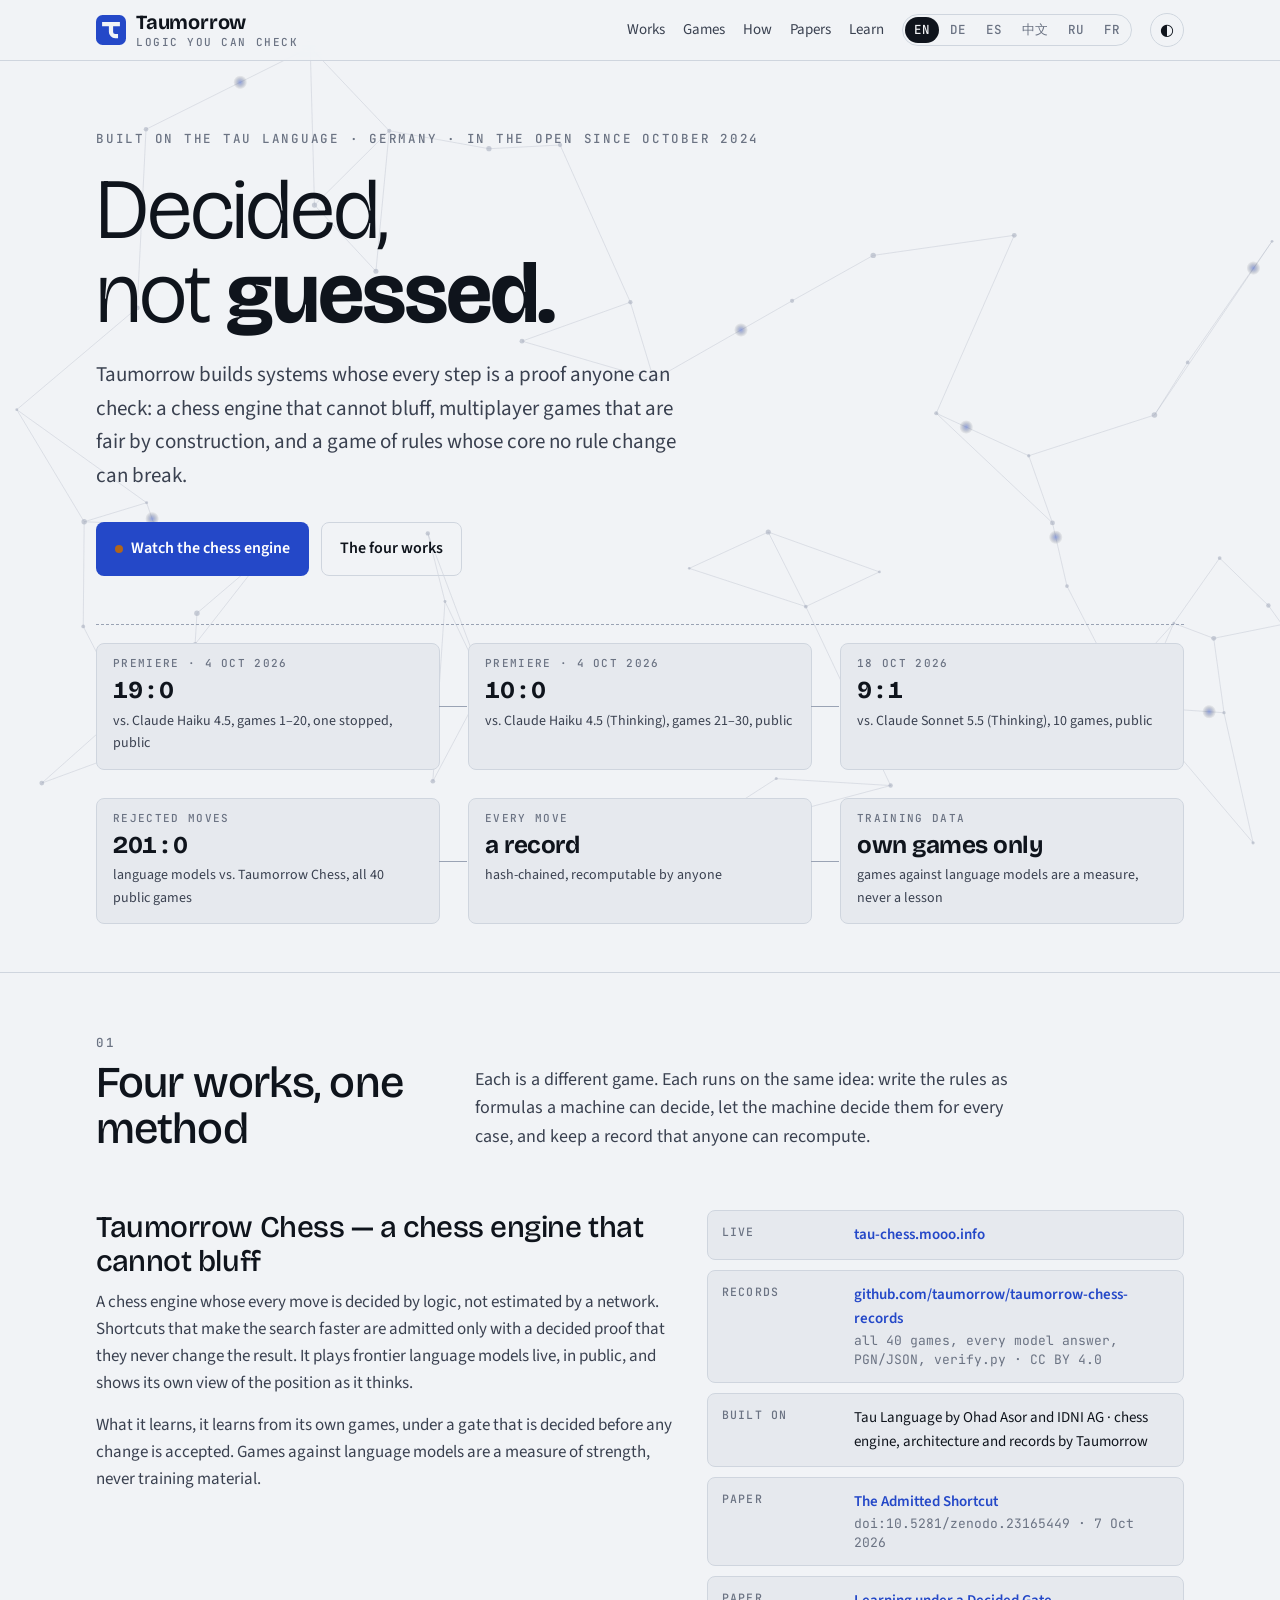
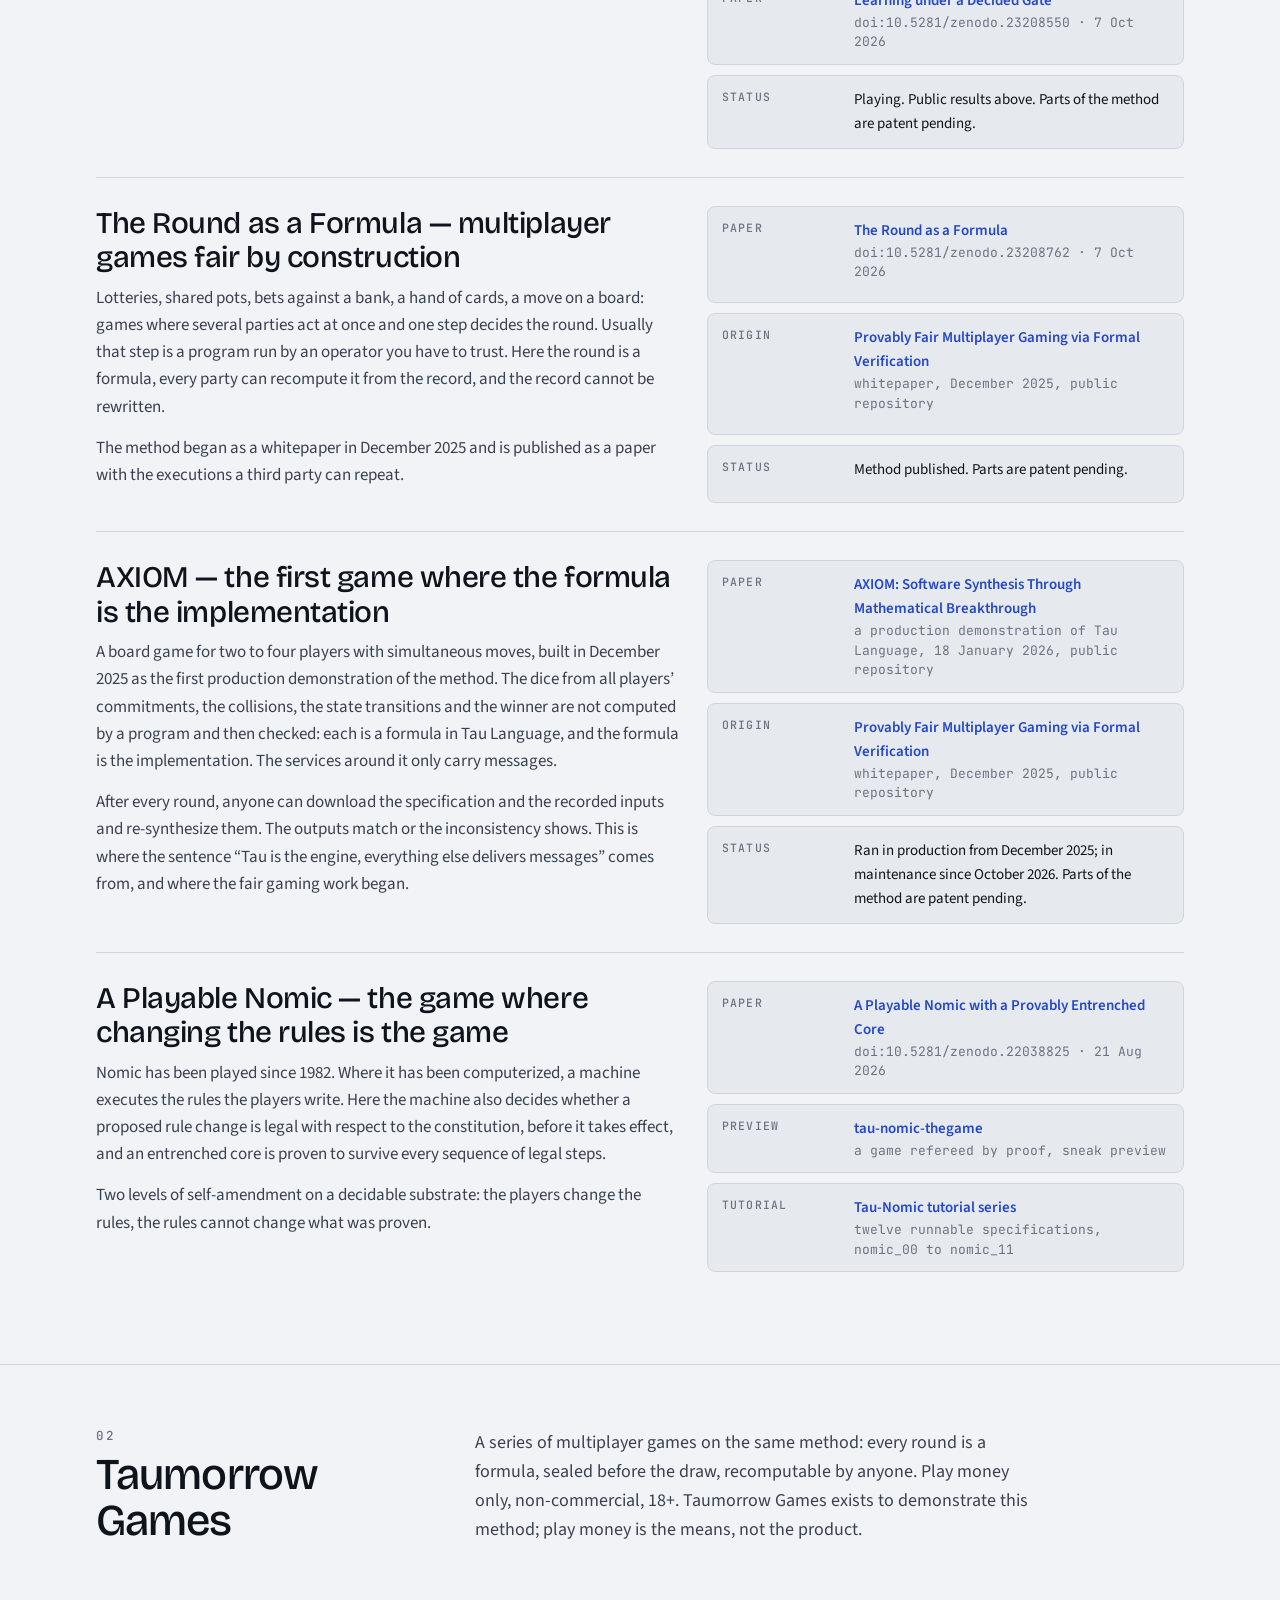
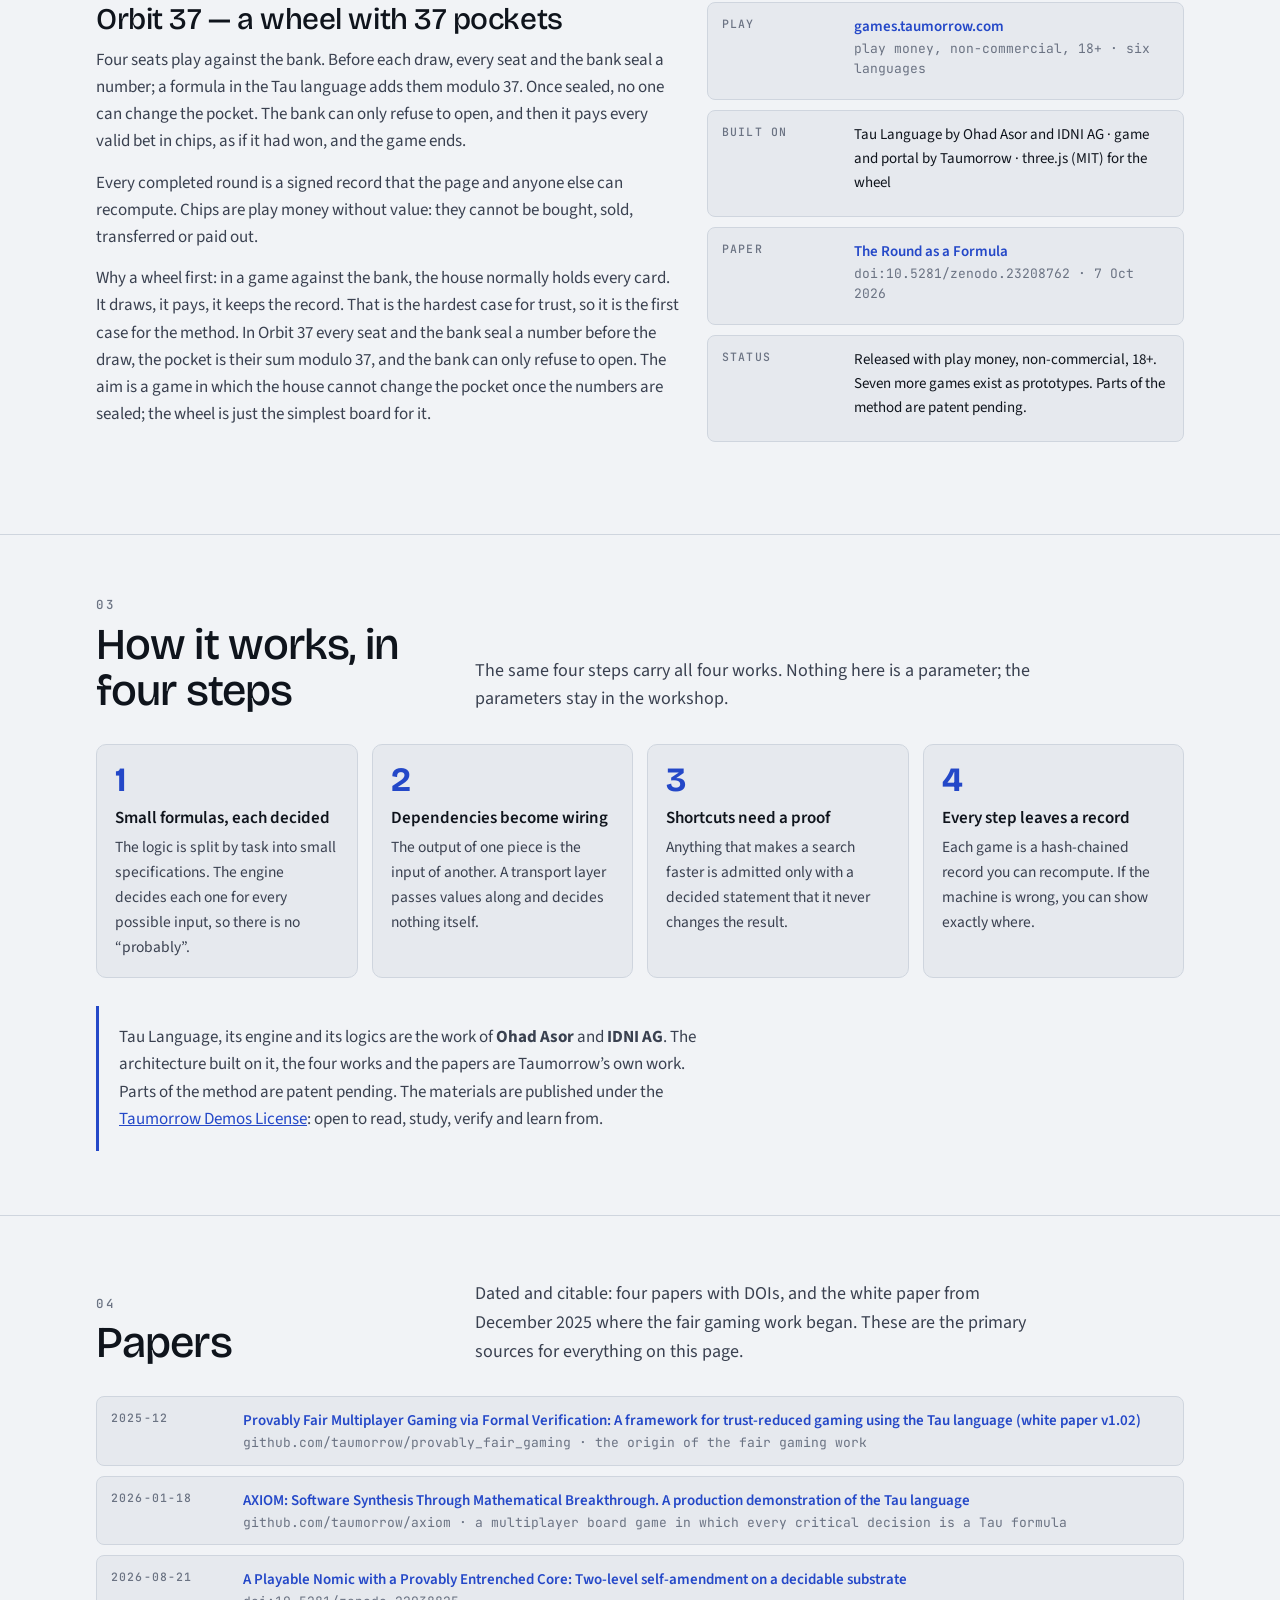
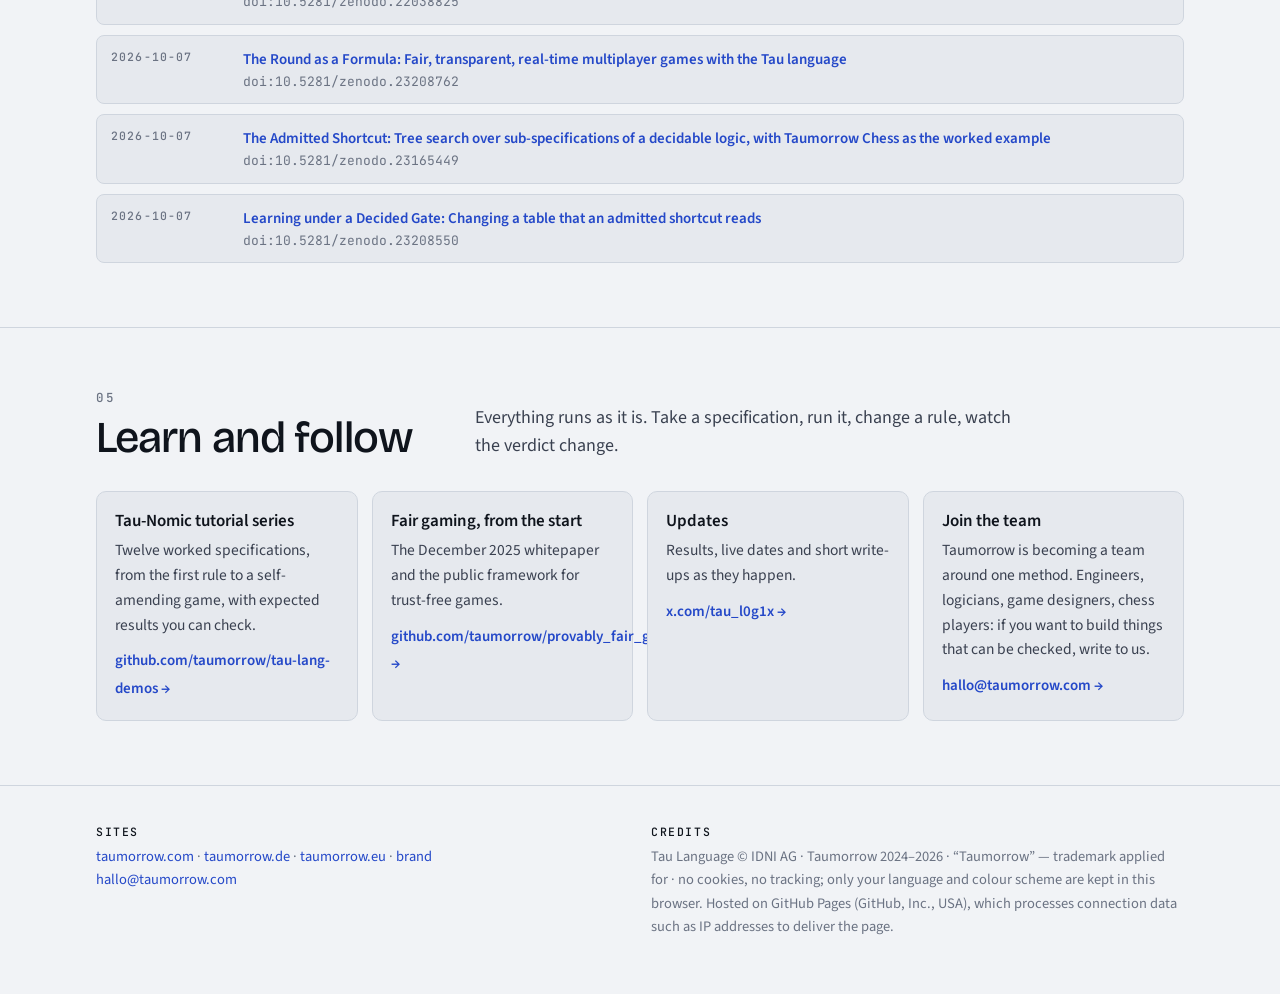
==== index.html @ 23486b81 "Games chapter: why a wheel first, wording after the reader" ====
<!doctype html>
<html lang="en">
<head>
<meta charset="utf-8">
<meta name="viewport" content="width=device-width, initial-scale=1">
<title>Taumorrow — Taumorrow Chess, provably fair games, a playable Nomic</title>
<meta name="description" content="Chess engine on the Tau language that cannot bluff (9 : 1 vs Claude Sonnet 5.5), provably fair multiplayer games, a playable Nomic. Papers with DOIs, in the open since 2024.">
<link rel="canonical" href="https://taumorrow.com/">
<link rel="alternate" hreflang="en" href="https://taumorrow.com/">
<link rel="alternate" hreflang="de" href="https://taumorrow.com/de/">
<link rel="alternate" hreflang="es" href="https://taumorrow.com/es/">
<link rel="alternate" hreflang="zh-Hans" href="https://taumorrow.com/zh/">
<link rel="alternate" hreflang="ru" href="https://taumorrow.com/ru/">
<link rel="alternate" hreflang="fr" href="https://taumorrow.com/fr/">
<link rel="alternate" hreflang="x-default" href="https://taumorrow.com/">
<meta name="color-scheme" content="light dark">
<meta name="theme-color" media="(prefers-color-scheme: light)" content="#f1f3f6">
<meta name="theme-color" media="(prefers-color-scheme: dark)" content="#0d1117">
<meta property="og:type" content="website">
<meta property="og:site_name" content="Taumorrow">
<meta property="og:url" content="https://taumorrow.com/">
<meta property="og:title" content="Taumorrow — Taumorrow Chess, provably fair games, a playable Nomic">
<meta property="og:description" content="Chess engine on the Tau language that cannot bluff (9 : 1 vs Claude Sonnet 5.5), provably fair multiplayer games, a playable Nomic. Papers with DOIs, in the open since 2024.">
<meta property="og:image" content="https://taumorrow.com/og.png">
<meta property="og:image:width" content="1200">
<meta property="og:image:height" content="630">
<meta property="og:image:alt" content="Taumorrow — Decided, not guessed.">
<meta property="og:locale" content="en_US">
<meta name="twitter:card" content="summary_large_image">
<meta name="twitter:site" content="@tau_l0g1x">
<meta name="twitter:title" content="Taumorrow — Taumorrow Chess, provably fair games, a playable Nomic">
<meta name="twitter:description" content="Chess engine on the Tau language that cannot bluff (9 : 1 vs Claude Sonnet 5.5), provably fair multiplayer games, a playable Nomic. Papers with DOIs, in the open since 2024.">
<meta name="twitter:image" content="https://taumorrow.com/og.png">
<link rel="icon" href="/favicon.svg" type="image/svg+xml">
<link rel="icon" href="/favicon-32.png" sizes="32x32" type="image/png">
<link rel="apple-touch-icon" href="/apple-touch-icon.png">
<link rel="manifest" href="/manifest.webmanifest">
<script type="application/ld+json">{"@context":"https://schema.org","@graph":[{"@type":"Organization","@id":"https://taumorrow.com/#org","name":"Taumorrow","url":"https://taumorrow.com/","logo":"https://taumorrow.com/icon-512.png","email":"hallo@taumorrow.com","sameAs":["https://x.com/tau_l0g1x","https://github.com/taumorrow"]},{"@type":"WebSite","@id":"https://taumorrow.com/#site","url":"https://taumorrow.com/","name":"Taumorrow","publisher":{"@id":"https://taumorrow.com/#org"},"inLanguage":["en","de","es","zh-Hans","ru","fr"]},{"@type":"WebPage","url":"https://taumorrow.com/","name":"Taumorrow — Taumorrow Chess, provably fair games, a playable Nomic","description":"Chess engine on the Tau language that cannot bluff (9 : 1 vs Claude Sonnet 5.5), provably fair multiplayer games, a playable Nomic. Papers with DOIs, in the open since 2024.","inLanguage":"en","isPartOf":{"@id":"https://taumorrow.com/#site"},"about":{"@id":"https://taumorrow.com/#org"}},{"@type":"ScholarlyArticle","name":"A Playable Nomic with a Provably Entrenched Core: Two-level self-amendment on a decidable substrate","identifier":"https://doi.org/10.5281/zenodo.22038825","url":"https://doi.org/10.5281/zenodo.22038825","datePublished":"2026-08-21","publisher":{"@type":"Organization","name":"Zenodo"}},{"@type":"ScholarlyArticle","name":"The Round as a Formula: Fair, transparent, real-time multiplayer games with the Tau language","identifier":"https://doi.org/10.5281/zenodo.23208762","url":"https://doi.org/10.5281/zenodo.23208762","datePublished":"2026-10-07","publisher":{"@type":"Organization","name":"Zenodo"}},{"@type":"ScholarlyArticle","name":"The Admitted Shortcut: Tree search over sub-specifications of a decidable logic, with Taumorrow Chess as the worked example","identifier":"https://doi.org/10.5281/zenodo.23165449","url":"https://doi.org/10.5281/zenodo.23165449","datePublished":"2026-10-07","publisher":{"@type":"Organization","name":"Zenodo"}},{"@type":"ScholarlyArticle","name":"Learning under a Decided Gate: Changing a table that an admitted shortcut reads","identifier":"https://doi.org/10.5281/zenodo.23208550","url":"https://doi.org/10.5281/zenodo.23208550","datePublished":"2026-10-07","publisher":{"@type":"Organization","name":"Zenodo"}}]}</script>
<script>try{const t=localStorage.getItem("taumorrow.theme");if(t==="dark"||t==="light")document.documentElement.dataset.theme=t;}catch(_){}</script>
<script>try{var L=["de","es","zh","ru","fr"],l=localStorage.getItem("taumorrow.lang");if(!l)l=((navigator.language||"en").toLowerCase().slice(0,2));if(L.indexOf(l)>=0&&location.pathname==="/")location.replace("/"+l+"/"+location.hash);}catch(_){}</script>
<link rel="preconnect" href="https://fonts.googleapis.com">
<link rel="preconnect" href="https://fonts.gstatic.com" crossorigin>
<link rel="stylesheet" href="https://fonts.googleapis.com/css2?family=Bricolage+Grotesque:opsz,wght@12..96,300;12..96,500;12..96,700&amp;family=Source+Sans+3:wght@400;600&amp;family=JetBrains+Mono:wght@400;500&amp;family=Noto+Sans+SC:wght@400;700&amp;family=Noto+Sans+Thai:wght@400;600;700&amp;display=swap">
<style>
:root{
  --paper:#f1f3f6;--paper-2:#e6e9ee;--ink:#0f141c;--ink-2:#3a4150;--mute:#6b7383;--rule:#cfd5de;
  --cobalt:#2448c8;--cobalt-ink:#ffffff;--live:#b2651a;--chain:#9aa3b4;
  --sq:#dfe4ec;
}
@media (prefers-color-scheme: dark){:root:not([data-theme="light"]){
  --paper:#0d1117;--paper-2:#131923;--ink:#e9edf3;--ink-2:#c3cad6;--mute:#8a93a6;--rule:#273040;
  --cobalt:#6f8dff;--cobalt-ink:#0b1020;--live:#e39a4a;--chain:#4b5567;--sq:#161d2a;}}
:root[data-theme="dark"]{
  --paper:#0d1117;--paper-2:#131923;--ink:#e9edf3;--ink-2:#c3cad6;--mute:#8a93a6;--rule:#273040;
  --cobalt:#6f8dff;--cobalt-ink:#0b1020;--live:#e39a4a;--chain:#4b5567;--sq:#161d2a;}
*{box-sizing:border-box}
html{scroll-behavior:smooth}
html,body{overflow-x:hidden}
body{margin:0;background:var(--paper);color:var(--ink);font:400 clamp(15.5px,1.1vw + 11px,17px)/1.6 "Source Sans 3","Noto Sans SC",system-ui,sans-serif;-webkit-font-smoothing:antialiased}
:lang(zh) body,body:lang(zh){font-family:"Noto Sans SC","Source Sans 3",system-ui,sans-serif}
html:lang(th) body{font-family:"Noto Sans Thai","Source Sans 3",system-ui,sans-serif;line-height:1.75}
html:lang(th) h1,html:lang(th) h2,html:lang(th) h3,html:lang(th) .link .v,html:lang(th) .step .n{font-family:"Noto Sans Thai","Bricolage Grotesque",sans-serif;font-weight:700;letter-spacing:0}
html:lang(ru) h1,html:lang(ru) h2,html:lang(ru) h3,html:lang(ru) .link .v{font-family:"Bricolage Grotesque","Source Sans 3",system-ui,sans-serif;letter-spacing:-.01em}
a{color:var(--cobalt)}
a:focus-visible,button:focus-visible{outline:3px solid var(--cobalt);outline-offset:3px;border-radius:3px}
.wrap{max-width:1120px;margin:0 auto;padding:0 16px}
.mono{font-family:"JetBrains Mono",ui-monospace,monospace}
/* header */
header{position:sticky;top:0;z-index:5;background:color-mix(in srgb,var(--paper) 88%,transparent);backdrop-filter:blur(8px);border-bottom:1px solid var(--rule)}
header .wrap{display:flex;align-items:center;justify-content:space-between;gap:12px;min-height:60px;flex-wrap:wrap;padding-top:8px;padding-bottom:8px}
.brand{display:inline-flex;align-items:center;gap:10px;font:700 20px/1 "Bricolage Grotesque",sans-serif;letter-spacing:-.01em;color:var(--ink);text-decoration:none}
.brand .mark{flex:none}
.brand small{display:block;font:500 11px/1 "JetBrains Mono",monospace;color:var(--mute);letter-spacing:.14em;text-transform:uppercase;margin-top:5px}
nav{display:flex;gap:18px;align-items:center;flex-wrap:wrap}
nav a{color:var(--ink-2);text-decoration:none;font-size:15px}
nav a:hover{color:var(--ink)}
.lang{display:flex;gap:2px;border:1px solid var(--rule);border-radius:999px;padding:2px}
.lang button,.lang a{text-decoration:none;border:0;background:transparent;color:var(--mute);font:500 12.5px/1 "JetBrains Mono",monospace;padding:7px 9px;border-radius:999px;cursor:pointer}
.lang button[aria-pressed="true"],.lang a[aria-current="page"]{background:var(--ink);color:var(--paper)}
.theme{border:1px solid var(--rule);background:transparent;color:var(--ink);width:34px;height:34px;border-radius:50%;cursor:pointer;font-size:16px;line-height:1;display:inline-flex;align-items:center;justify-content:center}
.theme:hover{background:var(--paper-2)}
@media (max-width:720px){header .wrap{justify-content:flex-start}nav{width:100%;justify-content:space-between;gap:10px}nav a{font-size:14px}.lang button,.lang a{text-decoration:none;padding:7px 7px;font-size:12px}}
@media (max-width:420px){nav a{font-size:13px}.brand{font-size:18px}}
/* hero with board grid */
.hero{position:relative;padding:72px 0 48px;overflow:hidden;border-bottom:1px solid var(--rule)}
@media (max-width:720px){.hero{padding:44px 0 36px}.btns .btn{flex:1 1 100%;justify-content:center}.chain{margin-top:32px}}
.hero::before{content:"";position:absolute;inset:0;background-image:linear-gradient(var(--sq) 1px,transparent 1px),linear-gradient(90deg,var(--sq) 1px,transparent 1px);background-size:64px 64px;mask-image:linear-gradient(180deg,rgba(0,0,0,.9),transparent 85%);pointer-events:none}
.hero .wrap{position:relative}
.kicker{font:500 12.5px/1 "JetBrains Mono",monospace;letter-spacing:.14em;text-transform:uppercase;color:var(--mute);margin:0 0 22px}
h1{font:300 clamp(40px,7vw,86px)/.98 "Bricolage Grotesque","Noto Sans SC",sans-serif;letter-spacing:-.025em;margin:0 0 22px;max-width:14ch;text-wrap:balance}
h1 b{font-weight:700}
.sub{font-size:clamp(18px,2vw,21px);color:var(--ink-2);max-width:60ch;margin:0 0 30px}
.btns{display:flex;gap:12px;flex-wrap:wrap}
.btn{display:inline-flex;align-items:center;gap:8px;padding:13px 18px;border-radius:8px;text-decoration:none;font-weight:600;font-size:16px;border:1px solid transparent}
.btn.primary{background:var(--cobalt);color:var(--cobalt-ink)}
.btn.ghost{border-color:var(--rule);color:var(--ink)}
.dot{width:8px;height:8px;border-radius:50%;background:var(--live);box-shadow:0 0 0 0 var(--live);animation:pulse 2.4s infinite}
@keyframes pulse{0%{box-shadow:0 0 0 0 color-mix(in srgb,var(--live) 55%,transparent)}70%{box-shadow:0 0 0 9px transparent}100%{box-shadow:0 0 0 0 transparent}}
@media (prefers-reduced-motion:reduce){.dot{animation:none}html{scroll-behavior:auto}}
/* chain strip */
.chain{margin:48px 0 0;padding:18px 0 0;border-top:1px dashed var(--chain)}
.chain .row{display:grid;grid-template-columns:repeat(3,minmax(0,1fr));gap:28px}
.link:nth-child(3n)::after{display:none}
@media (max-width:900px){.chain .row{grid-template-columns:repeat(2,minmax(0,1fr));gap:14px}.link::after{display:none}}
@media (max-width:560px){.chain .row{grid-template-columns:1fr}}
.link{min-width:0;padding:14px 16px;border:1px solid var(--rule);background:var(--paper-2);border-radius:8px;position:relative;overflow-wrap:anywhere}
.link::after{content:"";position:absolute;right:-28px;top:50%;width:28px;height:1px;background:var(--chain)}
.link:last-child::after{display:none}
.link .k{font:500 11px/1 "JetBrains Mono",monospace;letter-spacing:.12em;text-transform:uppercase;color:var(--mute);margin:0 0 8px}
.link .v{font:700 clamp(20px,1.9vw,26px)/1.1 "Bricolage Grotesque","Noto Sans SC",sans-serif;letter-spacing:-.02em;margin:0 0 6px;font-variant-numeric:tabular-nums}
.link .d{font-size:14px;color:var(--ink-2);margin:0}
.link .h{font:400 11.5px/1.4 "JetBrains Mono",monospace;color:var(--mute);margin:8px 0 0;word-break:break-all}
/* sections */
section{padding:64px 0;border-bottom:1px solid var(--rule)}
@media (max-width:720px){section{padding:44px 0}}
.sec-head{display:grid;grid-template-columns:1fr 2fr;gap:24px;align-items:end;margin-bottom:30px}
@media (max-width:860px){.sec-head{grid-template-columns:1fr}}
.num{font:500 12.5px/1 "JetBrains Mono",monospace;letter-spacing:.14em;text-transform:uppercase;color:var(--mute);margin:0 0 10px}
h2{font:500 clamp(28px,3.6vw,44px)/1.05 "Bricolage Grotesque","Noto Sans SC",sans-serif;letter-spacing:-.02em;margin:0}
.lead{color:var(--ink-2);font-size:18px;margin:0;max-width:62ch}
/* chapters */
.chapter{display:grid;grid-template-columns:1.1fr .9fr;gap:28px;padding:28px 0;border-top:1px solid var(--rule)}
.chapter:first-of-type{border-top:0}
@media (max-width:860px){.chapter{grid-template-columns:1fr}}
.chapter h3{font:500 clamp(22px,2.4vw,30px)/1.15 "Bricolage Grotesque","Noto Sans SC",sans-serif;letter-spacing:-.015em;margin:0 0 10px}
.chapter p{margin:0 0 14px;color:var(--ink-2)}
.facts{list-style:none;margin:0;padding:0;display:grid;gap:10px}
.facts li{display:grid;grid-template-columns:120px 1fr;gap:12px;padding:12px 14px;border:1px solid var(--rule);border-radius:8px;background:var(--paper-2)}
@media (max-width:560px){.facts li{grid-template-columns:1fr;gap:4px}}
.facts .v a{overflow-wrap:anywhere}
.facts .k{font:500 11.5px/1.5 "JetBrains Mono",monospace;letter-spacing:.1em;text-transform:uppercase;color:var(--mute)}
.facts .v{font-size:15px}
.facts a{text-decoration:none;font-weight:600}
.facts .doi{font:400 13px/1.5 "JetBrains Mono",monospace;color:var(--mute);display:block}
/* how */
.steps{display:grid;grid-template-columns:repeat(auto-fit,minmax(240px,1fr));gap:14px}
.step{padding:18px;border:1px solid var(--rule);border-radius:10px;background:var(--paper-2)}
.step .n{font:700 34px/1 "Bricolage Grotesque",sans-serif;color:var(--cobalt);margin:0 0 10px;letter-spacing:-.03em}
.step h4{margin:0 0 6px;font:600 17px/1.3 "Source Sans 3","Noto Sans SC",sans-serif}
.step p{margin:0;color:var(--ink-2);font-size:15.5px}
.credit{margin:28px 0 0;padding:18px 20px;border-left:3px solid var(--cobalt);color:var(--ink-2);max-width:78ch}
/* learn */
.cards{display:grid;grid-template-columns:repeat(auto-fit,minmax(260px,1fr));gap:14px}
.card{padding:18px;border:1px solid var(--rule);border-radius:10px;background:var(--paper-2)}
.card h4{margin:0 0 6px;font:600 17px/1.3 "Source Sans 3","Noto Sans SC",sans-serif}
.card p{margin:0 0 10px;color:var(--ink-2);font-size:15.5px}
.card a{text-decoration:none;font-weight:600;font-size:15px}
/* footer */
footer{padding:40px 0 56px;color:var(--mute);font-size:14.5px}
footer .cols{display:grid;grid-template-columns:repeat(auto-fit,minmax(220px,1fr));gap:22px;overflow-wrap:anywhere}
footer h5{margin:0 0 8px;font:500 11.5px/1 "JetBrains Mono",monospace;letter-spacing:.14em;text-transform:uppercase;color:var(--ink)}
footer a{text-decoration:none}
.todo{border:1px dashed var(--chain);border-radius:8px;padding:10px 12px;font-size:13.5px}
.sr{position:absolute;left:-9999px}
#net{position:fixed;inset:0;z-index:-1;width:100%;height:100%;pointer-events:none;opacity:.9}
main,header,footer{position:relative}
.hero::before{display:none}
</style>
</head>
<body>
<canvas id="net" aria-hidden="true"></canvas>
<header><div class="wrap">
  <a class="brand" href="#top"><svg class="mark" viewBox="0 0 64 64" width="30" height="30" aria-hidden="true" focusable="false"><rect width="64" height="64" rx="14" fill="var(--cobalt)"/><path d="M13 15H51V24H36.5V36A4.5 4.5 0 0 0 41 40.5H47V49.5H41A13.5 13.5 0 0 1 27.5 36V24H13Z" fill="var(--paper)"/></svg><span>Taumorrow<small>logic you can check</small></span></a>
  <nav aria-label="Sections">
    <a href="#works">Works</a><a href="#games">Games</a><a href="#how">How</a><a href="#papers">Papers</a><a href="#learn">Learn</a>
    <div class="lang" role="group" aria-label="Language"><a href="/" hreflang="en" lang="en" aria-current="page">EN</a><a href="/de/" hreflang="de" lang="de">DE</a><a href="/es/" hreflang="es" lang="es">ES</a><a href="/zh/" hreflang="zh-Hans" lang="zh-Hans">中文</a><a href="/ru/" hreflang="ru" lang="ru">RU</a><a href="/fr/" hreflang="fr" lang="fr">FR</a></div>
    <button class="theme" id="theme" type="button" aria-label="Toggle colour scheme" title="Light / dark"><span aria-hidden="true">◐</span></button>
  </nav>
</div></header>

<main id="top">
<section class="hero"><div class="wrap">
  <p class="kicker">Built on the Tau language · Germany · in the open since October 2024</p>
  <h1>Decided,<br>not <b>guessed.</b></h1>
  <p class="sub">Taumorrow builds systems whose every step is a proof anyone can check: a chess engine that cannot bluff, multiplayer games that are fair by construction, and a game of rules whose core no rule change can break.</p>
  <div class="btns">
    <a class="btn primary" href="https://tau-chess.mooo.info/"><span class="dot" aria-hidden="true"></span><span>Watch the chess engine</span></a>
    <a class="btn ghost" href="#works">The four works</a>
  </div>
  <div class="chain" aria-label="Record">
    <div class="row">
      <div class="link"><p class="k">Premiere · 4 Oct 2026</p><p class="v">19 : 0</p><p class="d">vs. Claude Haiku 4.5, games 1–20, one stopped, public</p></div>
      <div class="link"><p class="k">Premiere · 4 Oct 2026</p><p class="v">10 : 0</p><p class="d">vs. Claude Haiku 4.5 (Thinking), games 21–30, public</p></div>
      <div class="link"><p class="k">18 Oct 2026</p><p class="v">9 : 1</p><p class="d">vs. Claude Sonnet 5.5 (Thinking), 10 games, public</p></div>
      <div class="link"><p class="k">Rejected moves</p><p class="v">201 : 0</p><p class="d">language models vs. Taumorrow Chess, all 40 public games</p></div>
      <div class="link"><p class="k">Every move</p><p class="v">a record</p><p class="d">hash-chained, recomputable by anyone</p></div>
      <div class="link"><p class="k">Training data</p><p class="v">own games only</p><p class="d">games against language models are a measure, never a lesson</p></div>
    </div>
  </div>
</div></section>

<section id="works"><div class="wrap">
  <div class="sec-head"><div><p class="num">01</p><h2>Four works, one method</h2></div><p class="lead">Each is a different game. Each runs on the same idea: write the rules as formulas a machine can decide, let the machine decide them for every case, and keep a record that anyone can recompute.</p></div>

  <article class="chapter">
    <div><h3>Taumorrow Chess — a chess engine that cannot bluff</h3>
      <p>A chess engine whose every move is decided by logic, not estimated by a network. Shortcuts that make the search faster are admitted only with a decided proof that they never change the result. It plays frontier language models live, in public, and shows its own view of the position as it thinks.</p>
      <p>What it learns, it learns from its own games, under a gate that is decided before any change is accepted. Games against language models are a measure of strength, never training material.</p></div>
    <ul class="facts">
      <li><span class="k">Live</span><span class="v"><a href="https://tau-chess.mooo.info/">tau-chess.mooo.info</a></span></li>
      <li><span class="k">Records</span><span class="v"><a href="https://github.com/taumorrow/taumorrow-chess-records">github.com/taumorrow/taumorrow-chess-records</a><span class="doi">all 40 games, every model answer, PGN/JSON, verify.py · CC BY 4.0</span></span></li>
      <li><span class="k">Built on</span><span class="v">Tau Language by Ohad Asor and IDNI AG · chess engine, architecture and records by Taumorrow</span></li>
      <li><span class="k">Paper</span><span class="v"><a href="https://doi.org/10.5281/zenodo.23165449">The Admitted Shortcut</a><span class="doi">doi:10.5281/zenodo.23165449 · 7 Oct 2026</span></span></li>
      <li><span class="k">Paper</span><span class="v"><a href="https://doi.org/10.5281/zenodo.23208550">Learning under a Decided Gate</a><span class="doi">doi:10.5281/zenodo.23208550 · 7 Oct 2026</span></span></li>
      <li><span class="k">Status</span><span class="v">Playing. Public results above. Parts of the method are patent pending.</span></li>
    </ul>
  </article>

  <article class="chapter">
    <div><h3>The Round as a Formula — multiplayer games fair by construction</h3>
      <p>Lotteries, shared pots, bets against a bank, a hand of cards, a move on a board: games where several parties act at once and one step decides the round. Usually that step is a program run by an operator you have to trust. Here the round is a formula, every party can recompute it from the record, and the record cannot be rewritten.</p>
      <p>The method began as a whitepaper in December 2025 and is published as a paper with the executions a third party can repeat.</p></div>
    <ul class="facts">
      <li><span class="k">Paper</span><span class="v"><a href="https://doi.org/10.5281/zenodo.23208762">The Round as a Formula</a><span class="doi">doi:10.5281/zenodo.23208762 · 7 Oct 2026</span></span></li>
      <li><span class="k">Origin</span><span class="v"><a href="https://github.com/taumorrow/provably_fair_gaming">Provably Fair Multiplayer Gaming via Formal Verification</a><span class="doi">whitepaper, December 2025, public repository</span></span></li>
      <li><span class="k">Status</span><span class="v">Method published. Parts are patent pending.</span></li>
    </ul>
  </article>

  <article class="chapter">
    <div><h3>AXIOM — the first game where the formula is the implementation</h3>
      <p>A board game for two to four players with simultaneous moves, built in December 2025 as the first production demonstration of the method. The dice from all players’ commitments, the collisions, the state transitions and the winner are not computed by a program and then checked: each is a formula in Tau Language, and the formula is the implementation. The services around it only carry messages.</p>
      <p>After every round, anyone can download the specification and the recorded inputs and re-synthesize them. The outputs match or the inconsistency shows. This is where the sentence “Tau is the engine, everything else delivers messages” comes from, and where the fair gaming work began.</p></div>
    <ul class="facts">
      <li><span class="k">Paper</span><span class="v"><a href="https://github.com/taumorrow/axiom/blob/master/AXIOM.md">AXIOM: Software Synthesis Through Mathematical Breakthrough</a><span class="doi">a production demonstration of Tau Language, 18 January 2026, public repository</span></span></li>
      <li><span class="k">Origin</span><span class="v"><a href="https://github.com/taumorrow/provably_fair_gaming">Provably Fair Multiplayer Gaming via Formal Verification</a><span class="doi">whitepaper, December 2025, public repository</span></span></li>
      <li><span class="k">Status</span><span class="v">Ran in production from December 2025; in maintenance since October 2026. Parts of the method are patent pending.</span></li>
    </ul>
  </article>

  <article class="chapter">
    <div><h3>A Playable Nomic — the game where changing the rules is the game</h3>
      <p>Nomic has been played since 1982. Where it has been computerized, a machine executes the rules the players write. Here the machine also decides whether a proposed rule change is legal with respect to the constitution, before it takes effect, and an entrenched core is proven to survive every sequence of legal steps.</p>
      <p>Two levels of self-amendment on a decidable substrate: the players change the rules, the rules cannot change what was proven.</p></div>
    <ul class="facts">
      <li><span class="k">Paper</span><span class="v"><a href="https://doi.org/10.5281/zenodo.22038825">A Playable Nomic with a Provably Entrenched Core</a><span class="doi">doi:10.5281/zenodo.22038825 · 21 Aug 2026</span></span></li>
      <li><span class="k">Preview</span><span class="v"><a href="https://github.com/taumorrow/tau-nomic-thegame">tau-nomic-thegame</a><span class="doi">a game refereed by proof, sneak preview</span></span></li>
      <li><span class="k">Tutorial</span><span class="v"><a href="https://github.com/taumorrow/tau-lang-demos">Tau-Nomic tutorial series</a><span class="doi">twelve runnable specifications, nomic_00 to nomic_11</span></span></li>
    </ul>
  </article>
</div></section>

<section id="games"><div class="wrap">
  <div class="sec-head"><div><p class="num">02</p><h2>Taumorrow Games</h2></div><p class="lead">A series of multiplayer games on the same method: every round is a formula, sealed before the draw, recomputable by anyone. Play money only, non-commercial, 18+. Taumorrow Games exists to demonstrate this method; play money is the means, not the product.</p></div>

  <article class="chapter">
    <div><h3>Orbit 37 — a wheel with 37 pockets</h3>
      <p>Four seats play against the bank. Before each draw, every seat and the bank seal a number; a formula in the Tau language adds them modulo 37. Once sealed, no one can change the pocket. The bank can only refuse to open, and then it pays every valid bet in chips, as if it had won, and the game ends.</p>
      <p>Every completed round is a signed record that the page and anyone else can recompute. Chips are play money without value: they cannot be bought, sold, transferred or paid out.</p>
      <p>Why a wheel first: in a game against the bank, the house normally holds every card. It draws, it pays, it keeps the record. That is the hardest case for trust, so it is the first case for the method. In Orbit 37 every seat and the bank seal a number before the draw, the pocket is their sum modulo 37, and the bank can only refuse to open. The aim is a game in which the house cannot change the pocket once the numbers are sealed; the wheel is just the simplest board for it.</p></div>
    <ul class="facts">
      <li><span class="k">Play</span><span class="v"><a href="https://games.taumorrow.com/">games.taumorrow.com</a><span class="doi">play money, non-commercial, 18+ · six languages</span></span></li>
      <li><span class="k">Built on</span><span class="v">Tau Language by Ohad Asor and IDNI AG · game and portal by Taumorrow · three.js (MIT) for the wheel</span></li>
      <li><span class="k">Paper</span><span class="v"><a href="https://doi.org/10.5281/zenodo.23208762">The Round as a Formula</a><span class="doi">doi:10.5281/zenodo.23208762 · 7 Oct 2026</span></span></li>
      <li><span class="k">Status</span><span class="v">Released with play money, non-commercial, 18+. Seven more games exist as prototypes. Parts of the method are patent pending.</span></li>
    </ul>
  </article>
</div></section>

<section id="how"><div class="wrap">
  <div class="sec-head"><div><p class="num">03</p><h2>How it works, in four steps</h2></div><p class="lead">The same four steps carry all four works. Nothing here is a parameter; the parameters stay in the workshop.</p></div>
  <div class="steps">
    <div class="step"><p class="n">1</p><h4>Small formulas, each decided</h4><p>The logic is split by task into small specifications. The engine decides each one for every possible input, so there is no “probably”.</p></div>
    <div class="step"><p class="n">2</p><h4>Dependencies become wiring</h4><p>The output of one piece is the input of another. A transport layer passes values along and decides nothing itself.</p></div>
    <div class="step"><p class="n">3</p><h4>Shortcuts need a proof</h4><p>Anything that makes a search faster is admitted only with a decided statement that it never changes the result.</p></div>
    <div class="step"><p class="n">4</p><h4>Every step leaves a record</h4><p>Each game is a hash-chained record you can recompute. If the machine is wrong, you can show exactly where.</p></div>
  </div>
  <p class="credit">Tau Language, its engine and its logics are the work of <b>Ohad Asor</b> and <b>IDNI AG</b>. The architecture built on it, the four works and the papers are Taumorrow’s own work. Parts of the method are patent pending. The materials are published under the <a href="https://github.com/taumorrow/tau-lang-demos/blob/main/LICENSE">Taumorrow Demos License</a>: open to read, study, verify and learn from.</p>
</div></section>

<section id="papers"><div class="wrap">
  <div class="sec-head"><div><p class="num">04</p><h2>Papers</h2></div><p class="lead">Dated and citable: four papers with DOIs, and the white paper from December 2025 where the fair gaming work began. These are the primary sources for everything on this page.</p></div>
  <ul class="facts">
    <li><span class="k mono">2025-12</span><span class="v"><a href="https://github.com/taumorrow/provably_fair_gaming/blob/master/PROVABLY_FAIR_GAMING_WHITEPAPER.MD">Provably Fair Multiplayer Gaming via Formal Verification: A framework for trust-reduced gaming using the Tau language (white paper v1.02)</a><span class="doi">github.com/taumorrow/provably_fair_gaming · the origin of the fair gaming work</span></span></li>
    <li><span class="k mono">2026-01-18</span><span class="v"><a href="https://github.com/taumorrow/axiom/blob/master/AXIOM.md">AXIOM: Software Synthesis Through Mathematical Breakthrough. A production demonstration of the Tau language</a><span class="doi">github.com/taumorrow/axiom · a multiplayer board game in which every critical decision is a Tau formula</span></span></li>
    <li><span class="k mono">2026-08-21</span><span class="v"><a href="https://doi.org/10.5281/zenodo.22038825">A Playable Nomic with a Provably Entrenched Core: Two-level self-amendment on a decidable substrate</a><span class="doi">doi:10.5281/zenodo.22038825</span></span></li>
    <li><span class="k mono">2026-10-07</span><span class="v"><a href="https://doi.org/10.5281/zenodo.23208762">The Round as a Formula: Fair, transparent, real-time multiplayer games with the Tau language</a><span class="doi">doi:10.5281/zenodo.23208762</span></span></li>
    <li><span class="k mono">2026-10-07</span><span class="v"><a href="https://doi.org/10.5281/zenodo.23165449">The Admitted Shortcut: Tree search over sub-specifications of a decidable logic, with Taumorrow Chess as the worked example</a><span class="doi">doi:10.5281/zenodo.23165449</span></span></li>
    <li><span class="k mono">2026-10-07</span><span class="v"><a href="https://doi.org/10.5281/zenodo.23208550">Learning under a Decided Gate: Changing a table that an admitted shortcut reads</a><span class="doi">doi:10.5281/zenodo.23208550</span></span></li>
  </ul>
</div></section>

<section id="learn"><div class="wrap">
  <div class="sec-head"><div><p class="num">05</p><h2>Learn and follow</h2></div><p class="lead">Everything runs as it is. Take a specification, run it, change a rule, watch the verdict change.</p></div>
  <div class="cards">
    <div class="card"><h4>Tau-Nomic tutorial series</h4><p>Twelve worked specifications, from the first rule to a self-amending game, with expected results you can check.</p><a href="https://github.com/taumorrow/tau-lang-demos">github.com/taumorrow/tau-lang-demos →</a></div>
    <div class="card"><h4>Fair gaming, from the start</h4><p>The December 2025 whitepaper and the public framework for trust-free games.</p><a href="https://github.com/taumorrow/provably_fair_gaming">github.com/taumorrow/provably_fair_gaming →</a></div>
    <div class="card"><h4>Updates</h4><p>Results, live dates and short write-ups as they happen.</p><a href="https://x.com/tau_l0g1x">x.com/tau_l0g1x →</a></div>
    <div class="card"><h4>Join the team</h4><p>Taumorrow is becoming a team around one method. Engineers, logicians, game designers, chess players: if you want to build things that can be checked, write to us.</p><a href="mailto:hallo@taumorrow.com">hallo@taumorrow.com →</a></div>
  </div>
</div></section>
</main>

<footer><div class="wrap">
  <div class="cols">
    <div><h5>Sites</h5><a href="https://taumorrow.com">taumorrow.com</a> · <a href="https://taumorrow.de">taumorrow.de</a> · <a href="https://taumorrow.eu">taumorrow.eu</a> · <a href="/brand/">brand</a><br><a href="mailto:hallo@taumorrow.com">hallo@taumorrow.com</a></div>
    <div><h5>Credits</h5><span>Tau Language © IDNI AG · Taumorrow 2024–2026 · “Taumorrow” — trademark applied for · no cookies, no tracking; only your language and colour scheme are kept in this browser. Hosted on GitHub Pages (GitHub, Inc., USA), which processes connection data such as IP addresses to deliver the page.</span></div>
  </div>
</div></footer>


<script>
// Background: a wiring lattice. Nodes are small formulas, edges are dependencies, pulses are values travelling along the wiring.
(function(){
  const c=document.getElementById('net'); if(!c) return;
  const reduce=matchMedia('(prefers-reduced-motion: reduce)').matches;
  const ctx=c.getContext('2d'); let W=0,H=0,DPR=1,nodes=[],edges=[],pulses=[],raf=0,last=0;
  function css(v){return getComputedStyle(document.documentElement).getPropertyValue(v).trim();}
  function col(){return {ink:css('--ink'),cobalt:css('--cobalt'),chain:css('--chain'),live:css('--live')};}
  function resize(){
    DPR=Math.min(1.5,devicePixelRatio||1); W=innerWidth; H=innerHeight;
    c.width=W*DPR; c.height=H*DPR; c.style.width=W+'px'; c.style.height=H+'px'; ctx.setTransform(DPR,0,0,DPR,0,0);
    build();
  }
  function build(){
    const n=Math.round(Math.min(90,Math.max(36,(W*H)/22000)));
    nodes=[]; for(let i=0;i<n;i++) nodes.push({x:Math.random()*W,y:Math.random()*H,vx:(Math.random()-.5)*.08,vy:(Math.random()-.5)*.08,r:1.2+Math.random()*1.6});
    edges=[]; for(let i=0;i<n;i++){const d=[];for(let j=0;j<n;j++) if(i!==j) d.push([Math.hypot(nodes[i].x-nodes[j].x,nodes[i].y-nodes[j].y),j]); d.sort((a,b)=>a[0]-b[0]); for(let k=0;k<2;k++){const j=d[k][1]; if(!edges.some(e=>(e[0]===j&&e[1]===i))) edges.push([i,j]);}}
    pulses=[]; for(let k=0;k<Math.max(4,edges.length/9);k++) pulses.push({e:Math.floor(Math.random()*edges.length),t:Math.random(),s:.0005+Math.random()*.0008});
  }
  function draw(ts){
    const k=col(); const dt=Math.min(40,ts-last||16); last=ts;
    ctx.clearRect(0,0,W,H);
    if(!reduce){ for(const p of nodes){ p.x+=p.vx*dt; p.y+=p.vy*dt; if(p.x<-20)p.x=W+20; if(p.x>W+20)p.x=-20; if(p.y<-20)p.y=H+20; if(p.y>H+20)p.y=-20; } }
    ctx.lineWidth=1; ctx.strokeStyle=k.chain; ctx.globalAlpha=.28;
    ctx.beginPath(); for(const [i,j] of edges){ const a=nodes[i],b=nodes[j]; if(Math.hypot(a.x-b.x,a.y-b.y)>Math.min(W,H)*.45) continue; ctx.moveTo(a.x,a.y); ctx.lineTo(b.x,b.y);} ctx.stroke();
    ctx.globalAlpha=.55; ctx.fillStyle=k.chain; for(const p of nodes){ ctx.beginPath(); ctx.arc(p.x,p.y,p.r,0,6.283); ctx.fill(); }
    const dark=(document.documentElement.dataset.theme||(matchMedia('(prefers-color-scheme: dark)').matches?'dark':'light'))==='dark';
    ctx.globalAlpha=dark?.9:.5;
    for(const q of pulses){ const [i,j]=edges[q.e]; const a=nodes[i],b=nodes[j]; if(!reduce){ q.t+=q.s*dt; if(q.t>1){q.t=0;q.e=Math.floor(Math.random()*edges.length);} }
      const x=a.x+(b.x-a.x)*q.t, y=a.y+(b.y-a.y)*q.t; const r=dark?9:7; const g=ctx.createRadialGradient(x,y,0,x,y,r); g.addColorStop(0,k.cobalt); g.addColorStop(1,'rgba(0,0,0,0)'); ctx.fillStyle=g; ctx.beginPath(); ctx.arc(x,y,r,0,6.283); ctx.fill(); }
    ctx.globalAlpha=1;
    if(!reduce && !document.hidden) raf=requestAnimationFrame(draw);
  }
  addEventListener('resize',()=>{cancelAnimationFrame(raf);resize();raf=requestAnimationFrame(draw);});
  document.addEventListener('visibilitychange',()=>{ if(!document.hidden && !reduce){cancelAnimationFrame(raf);raf=requestAnimationFrame(draw);} });
  resize(); raf=requestAnimationFrame(draw);
  // colour scheme toggle: system → explicit light/dark, remembered in this browser
  const root=document.documentElement, btn=document.getElementById('theme');
  function cur(){return root.dataset.theme||(matchMedia('(prefers-color-scheme: dark)').matches?'dark':'light');}
  function setTheme(t){root.dataset.theme=t;try{localStorage.setItem('taumorrow.theme',t);}catch(_){}}
  try{const t=localStorage.getItem('taumorrow.theme'); if(t==="dark"||t==="light") root.dataset.theme=t;}catch(_){}
  if(btn) btn.addEventListener('click',()=>setTheme(cur()==='dark'?'light':'dark'));
})();
</script>
<script>document.querySelectorAll(".lang a").forEach(function(a){a.addEventListener("click",function(){try{localStorage.setItem("taumorrow.lang",a.getAttribute("lang").slice(0,2));}catch(_){}});});</script>
</body>
</html>
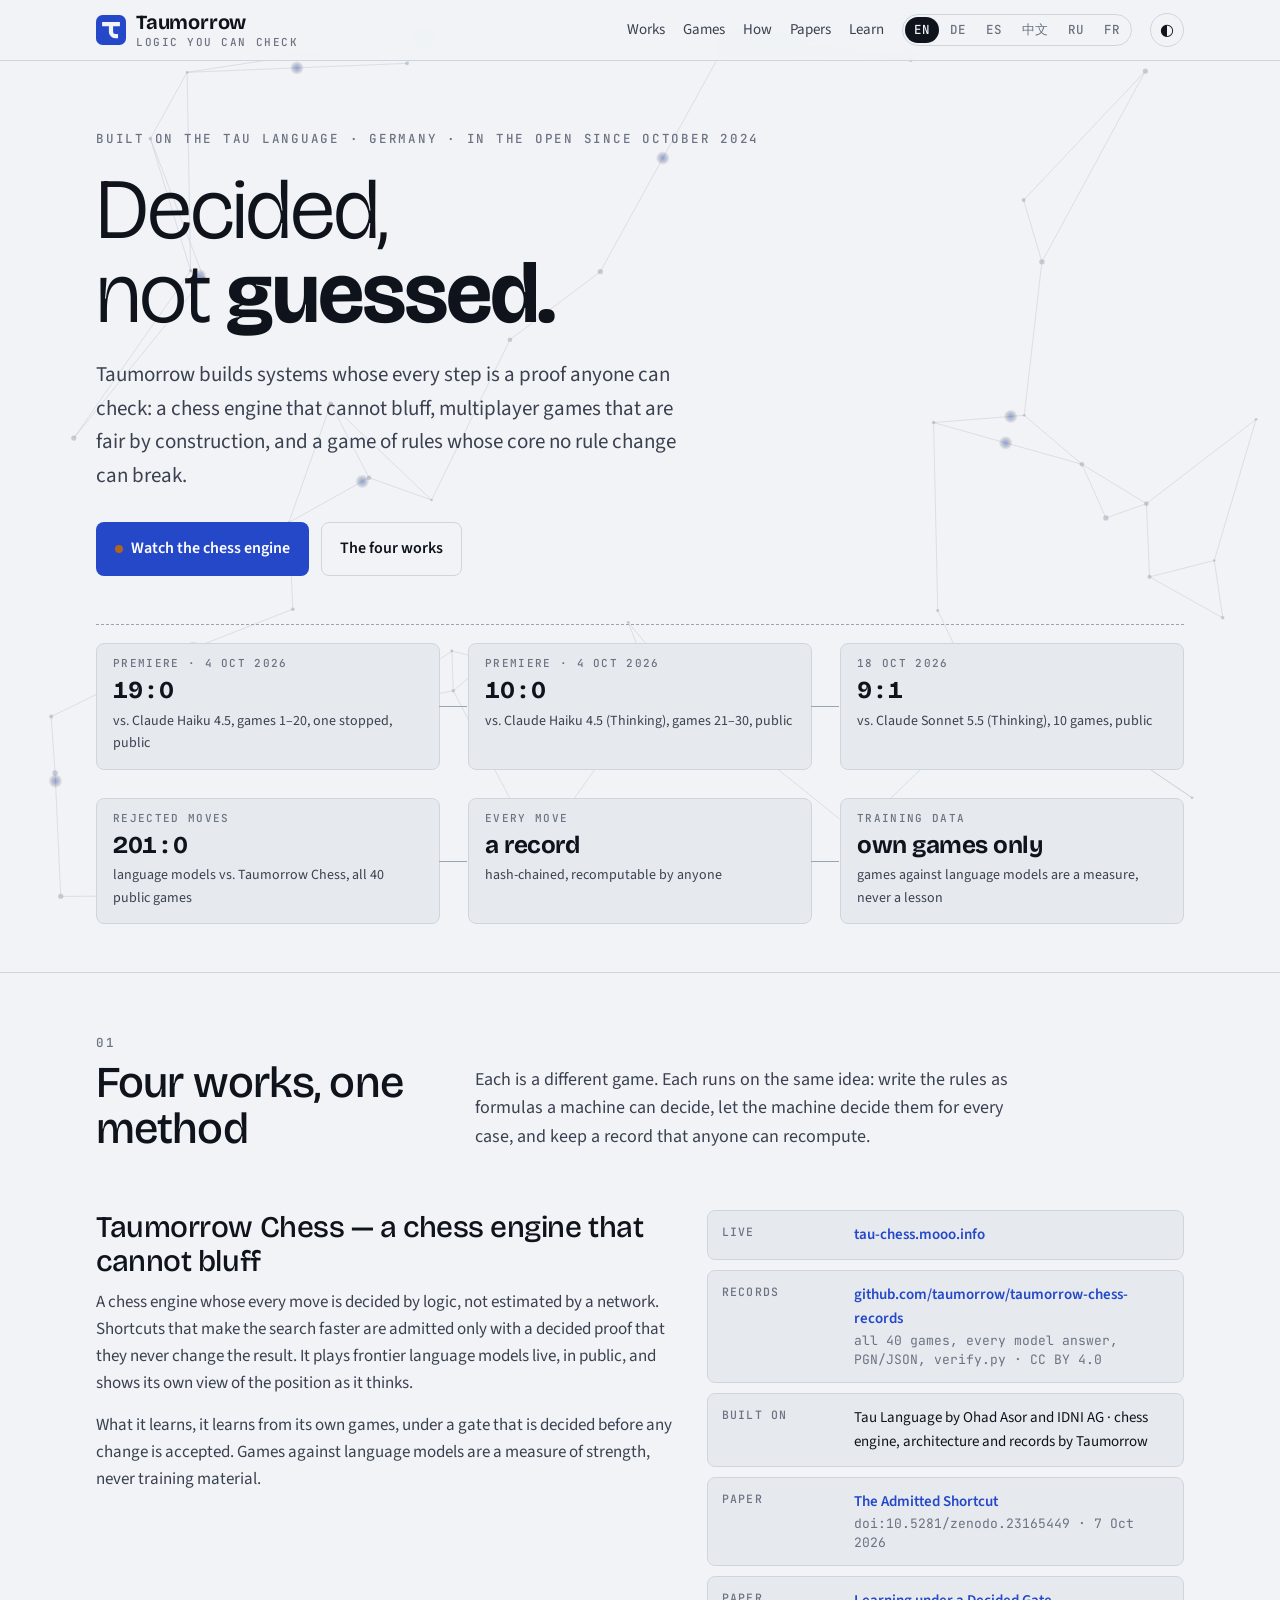
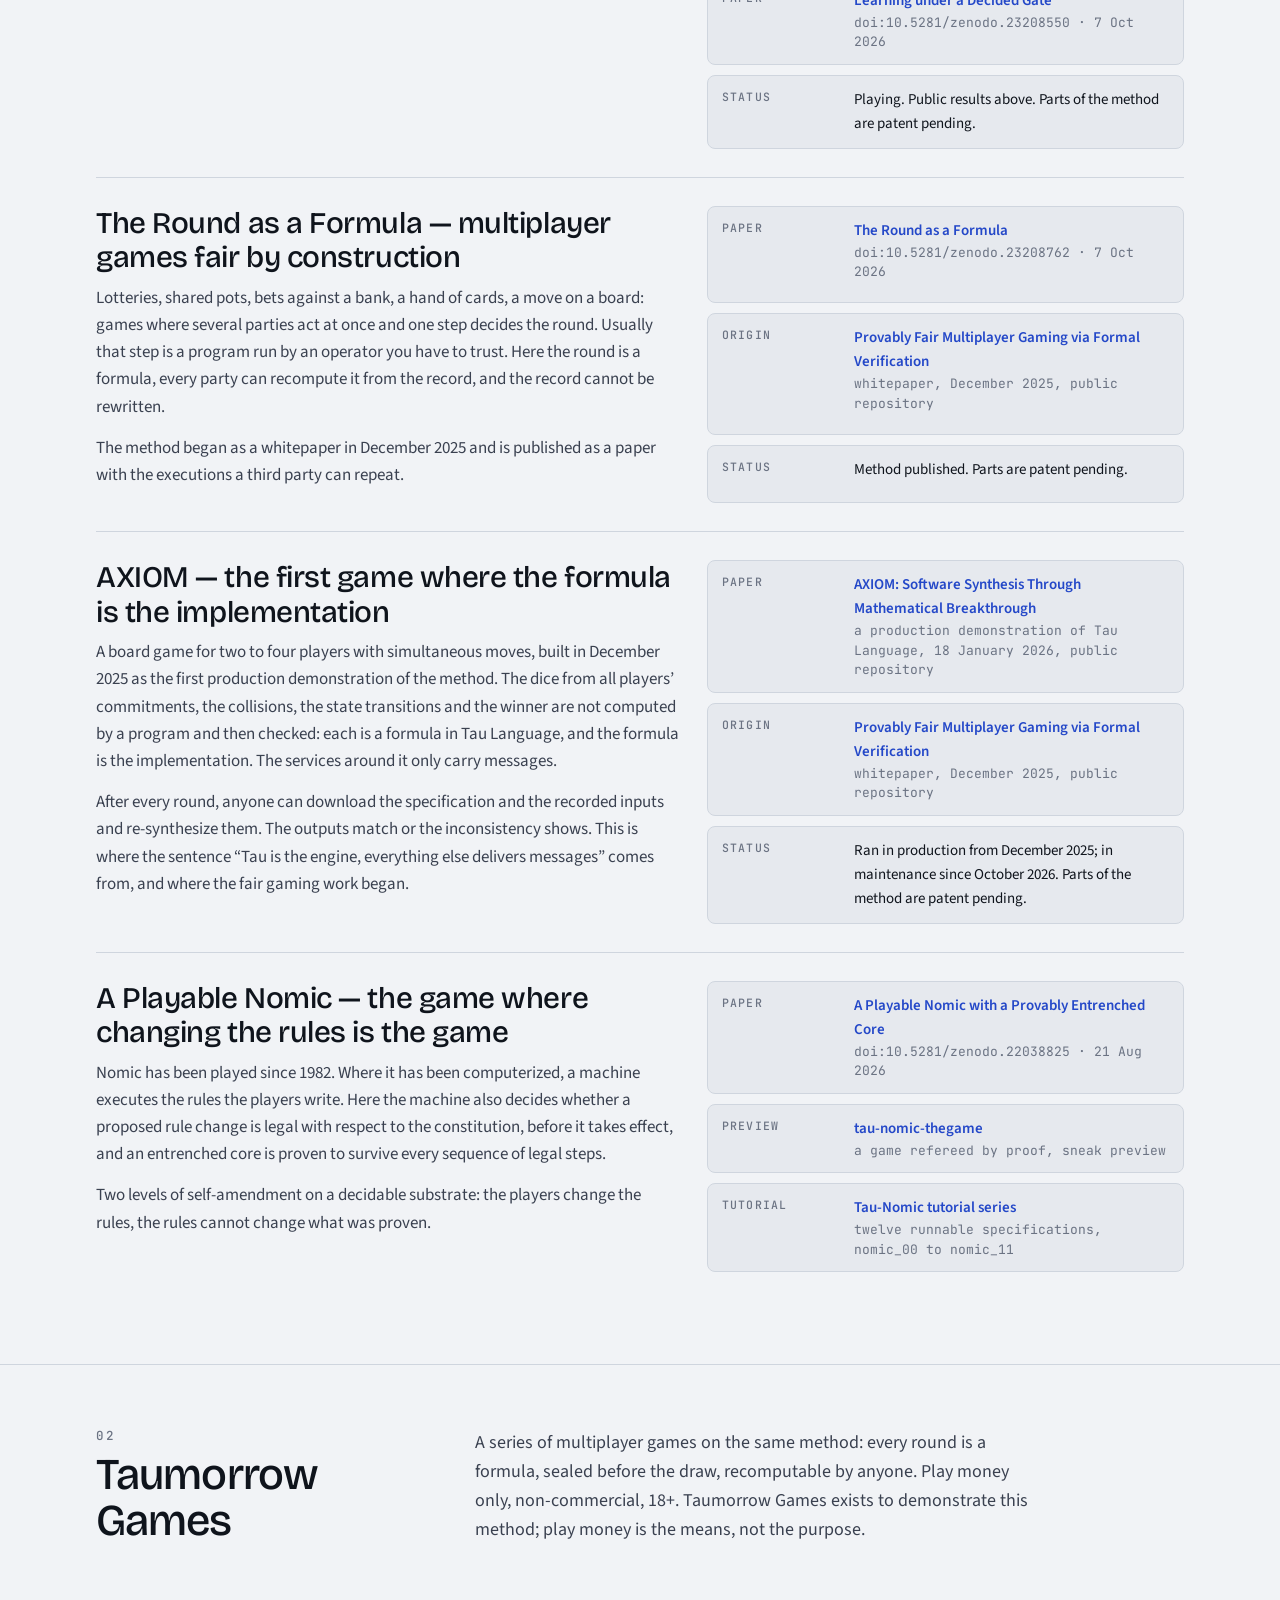
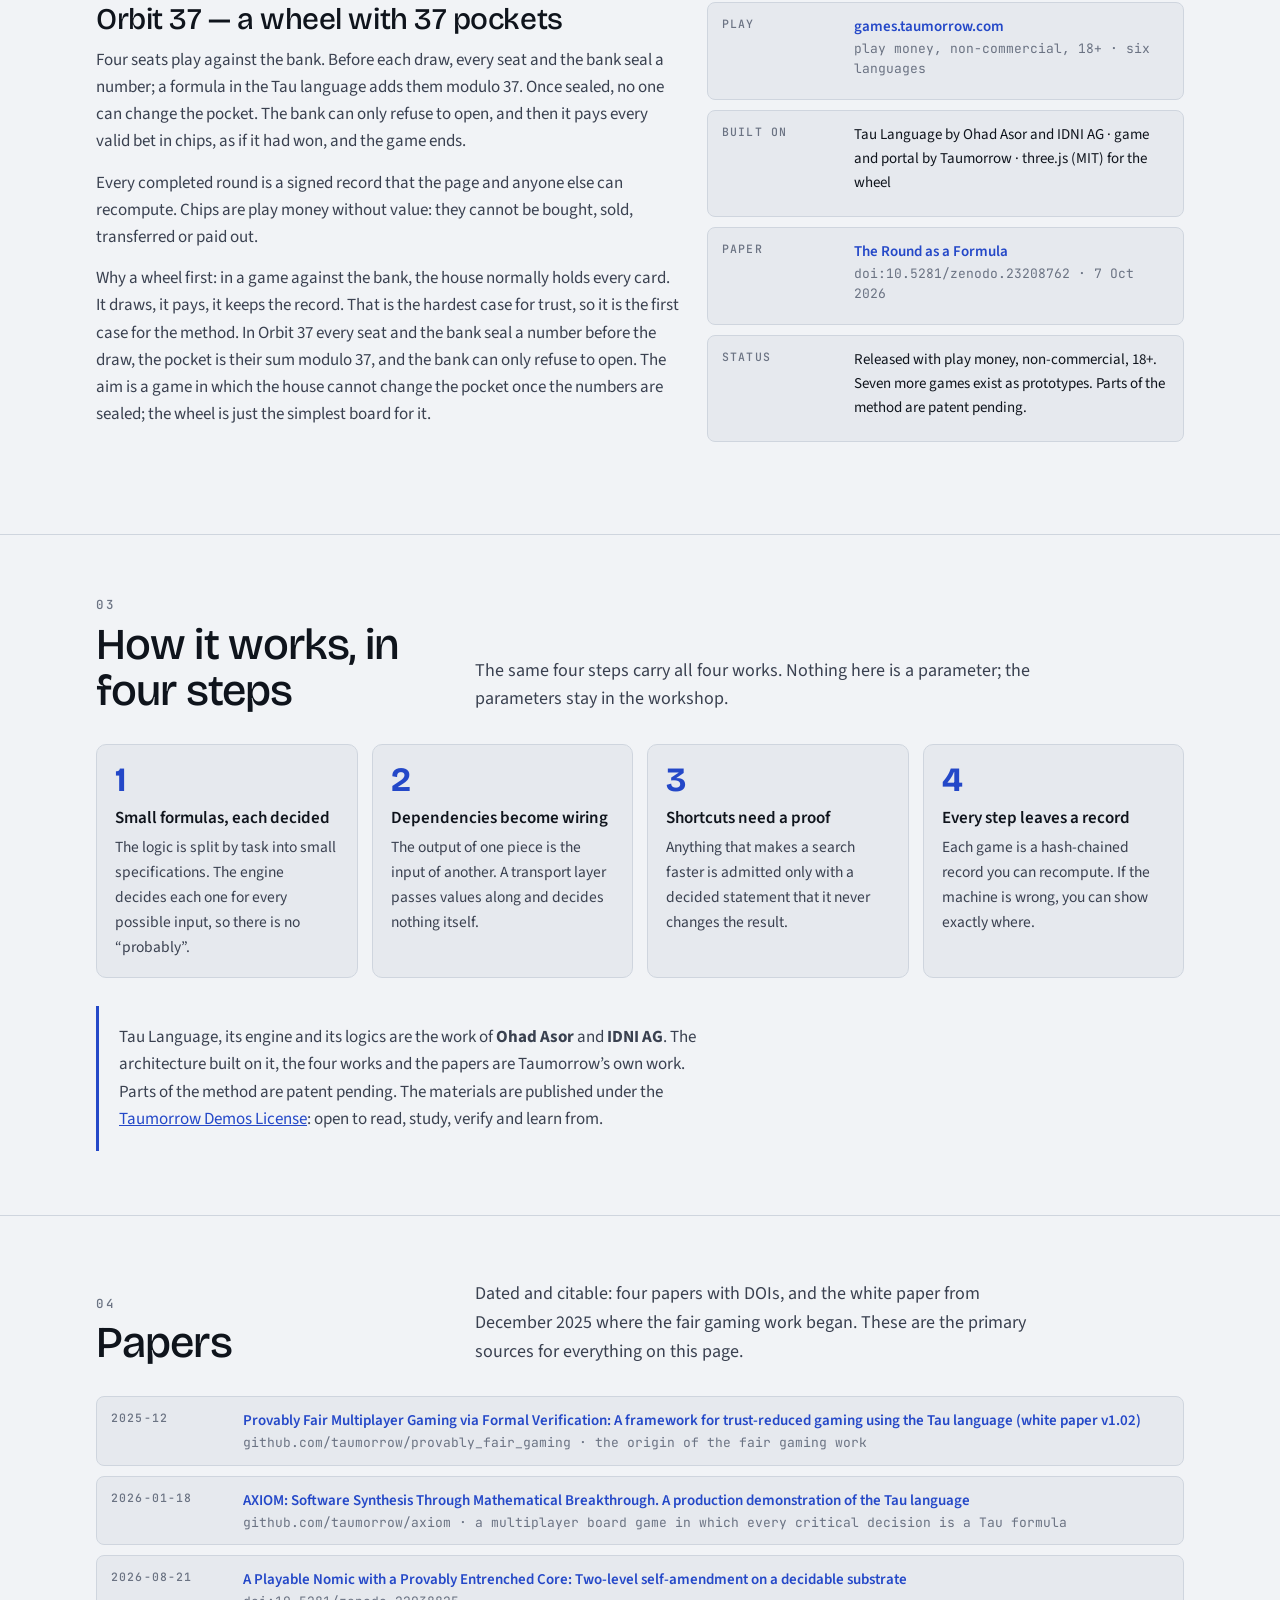
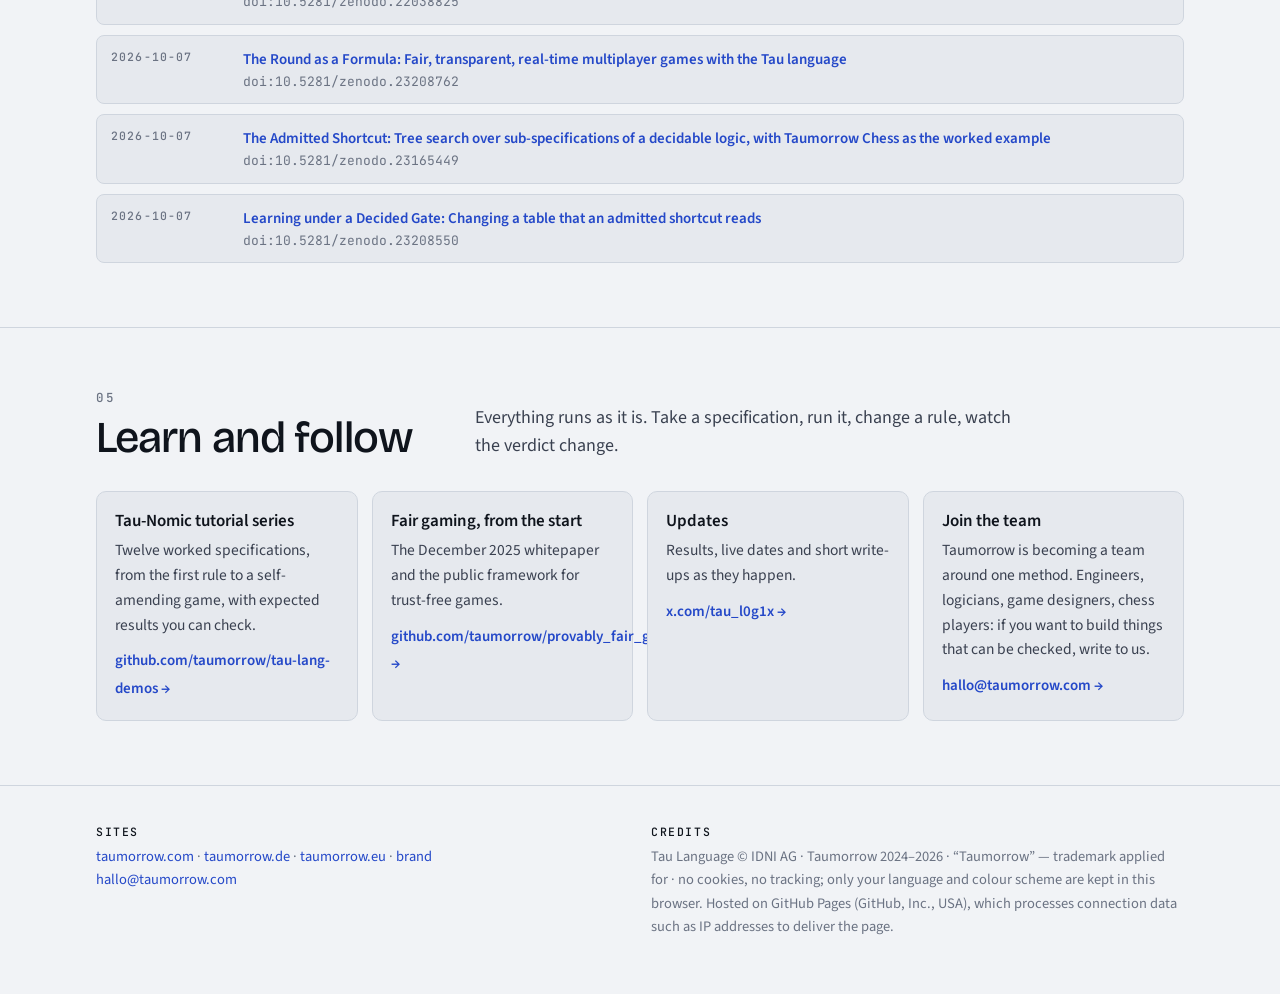
==== commit 3eac40c1: "Games: "play money is the means, not the purpose" in all six languages (was "product")" ====
--- a/index.html
+++ b/index.html
@@ -241,7 +241,7 @@
 </div></section>
 
 <section id="games"><div class="wrap">
-  <div class="sec-head"><div><p class="num">02</p><h2>Taumorrow Games</h2></div><p class="lead">A series of multiplayer games on the same method: every round is a formula, sealed before the draw, recomputable by anyone. Play money only, non-commercial, 18+. Taumorrow Games exists to demonstrate this method; play money is the means, not the product.</p></div>
+  <div class="sec-head"><div><p class="num">02</p><h2>Taumorrow Games</h2></div><p class="lead">A series of multiplayer games on the same method: every round is a formula, sealed before the draw, recomputable by anyone. Play money only, non-commercial, 18+. Taumorrow Games exists to demonstrate this method; play money is the means, not the purpose.</p></div>
 
   <article class="chapter">
     <div><h3>Orbit 37 — a wheel with 37 pockets</h3>
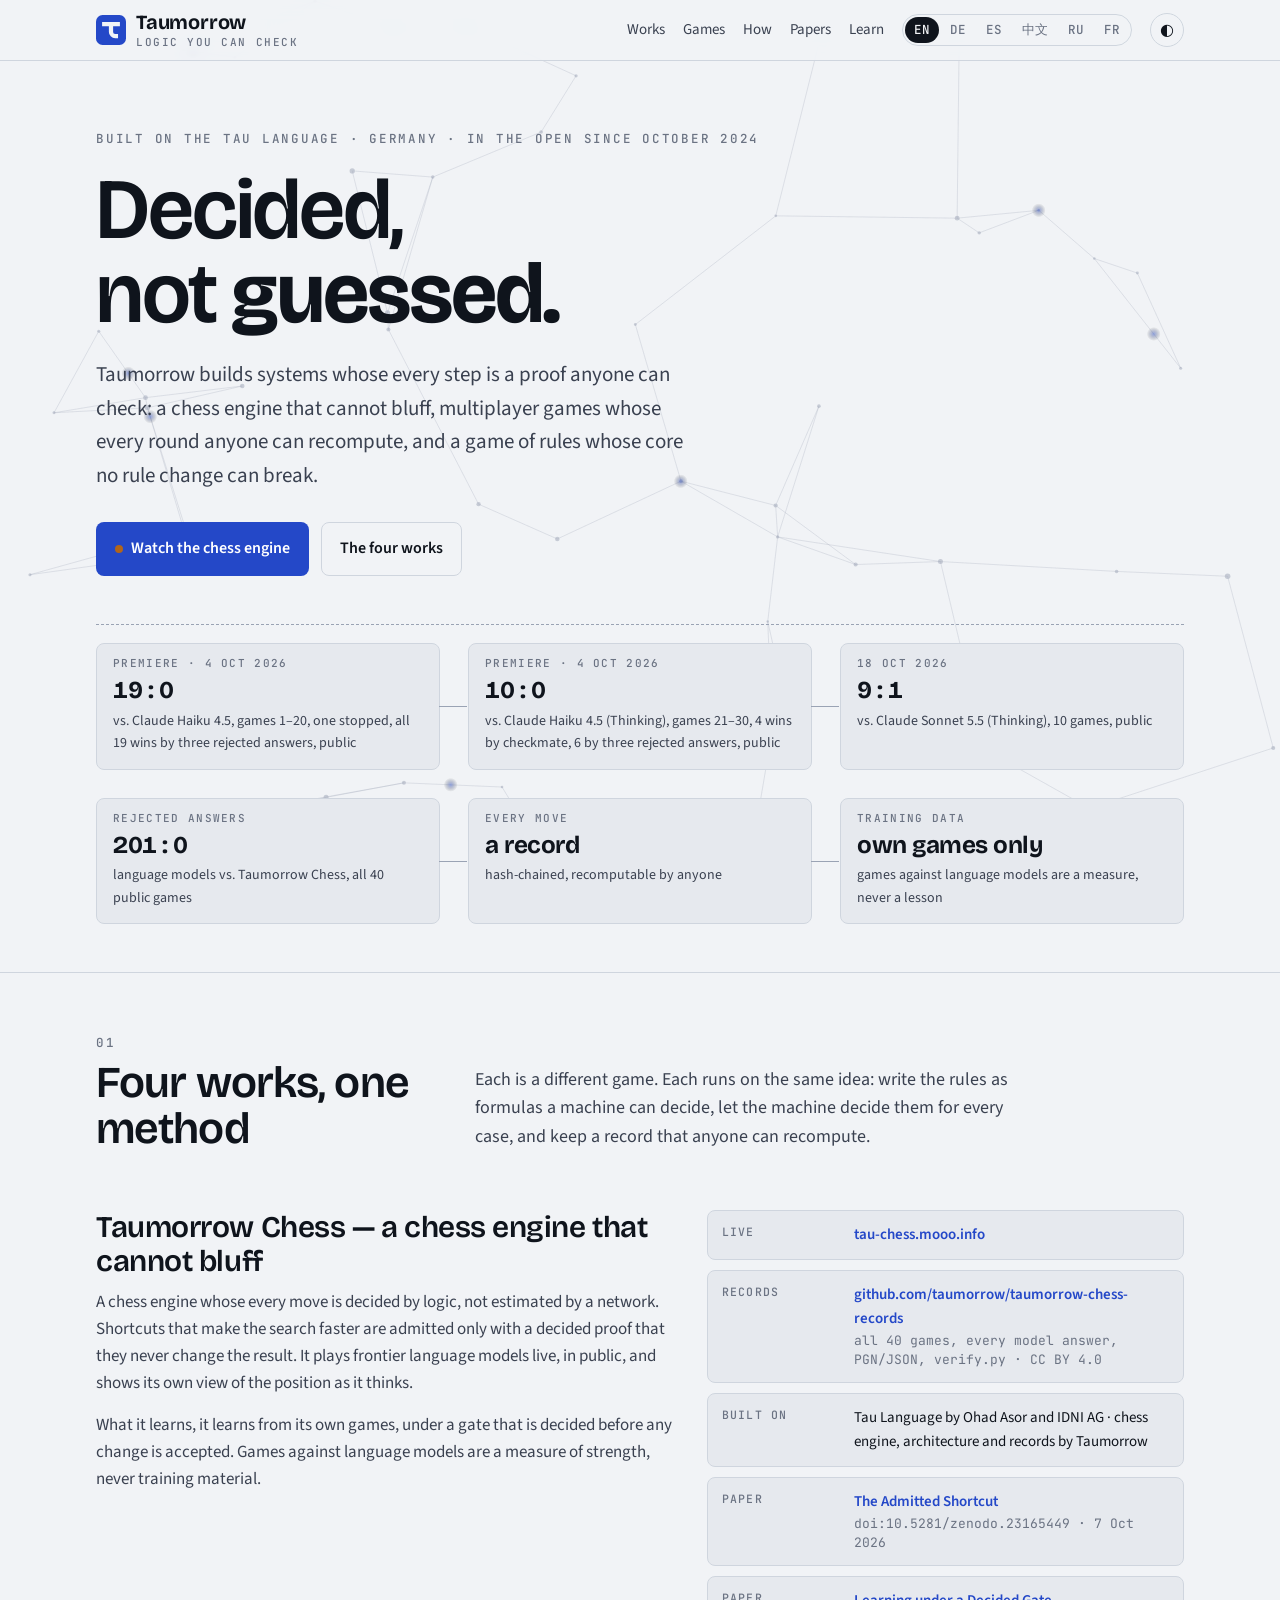
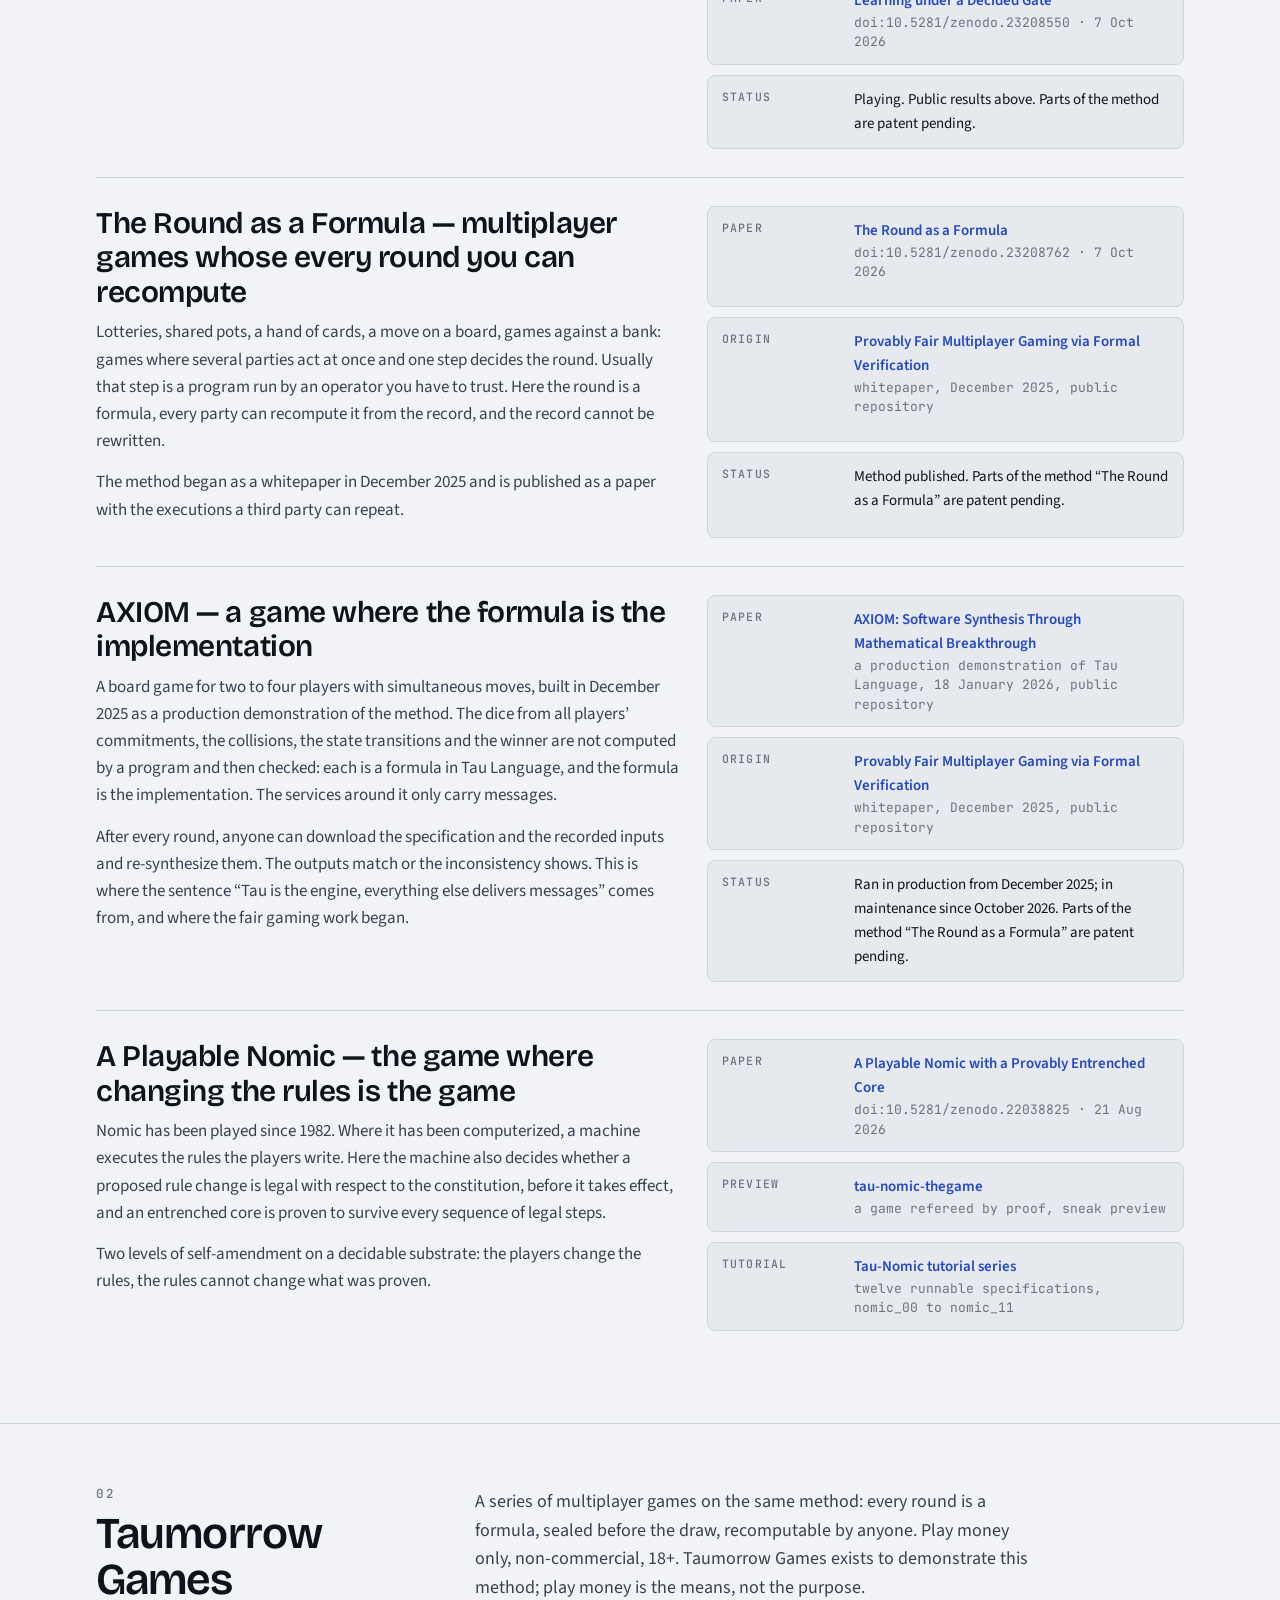
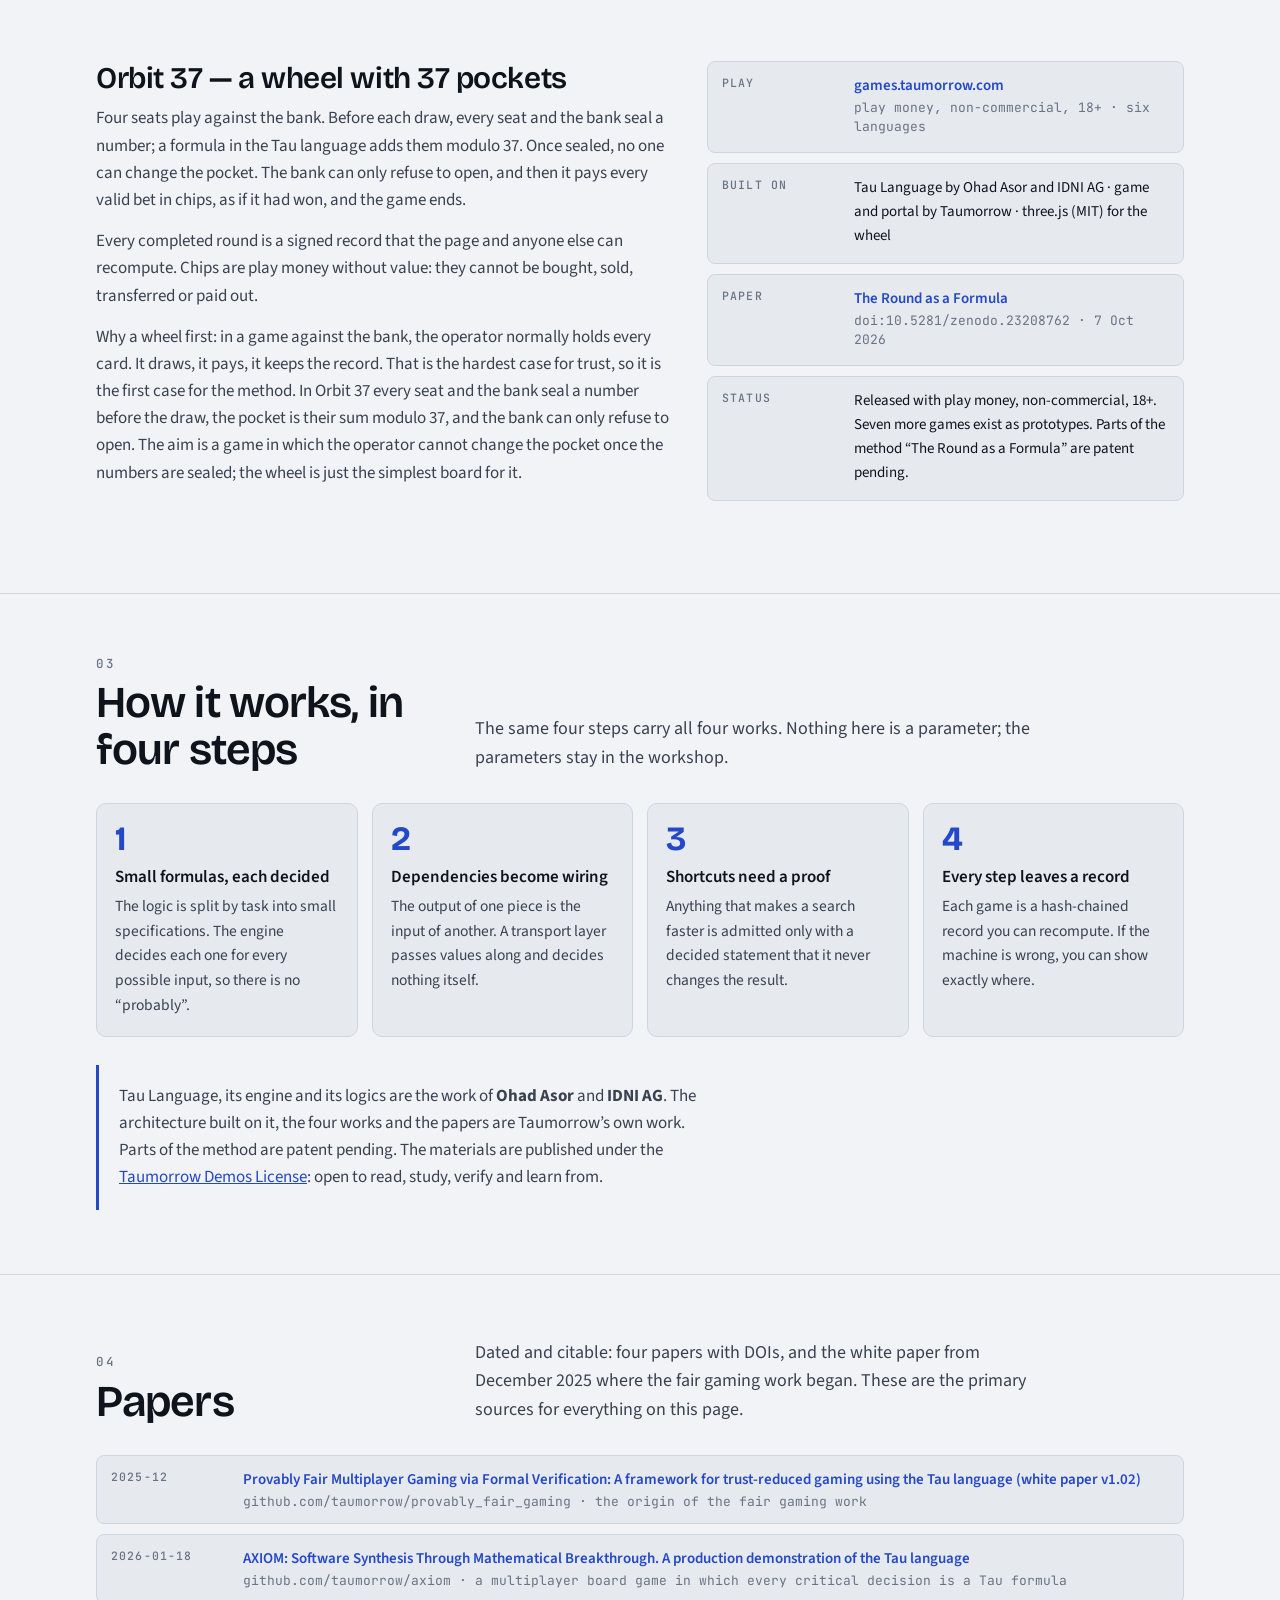
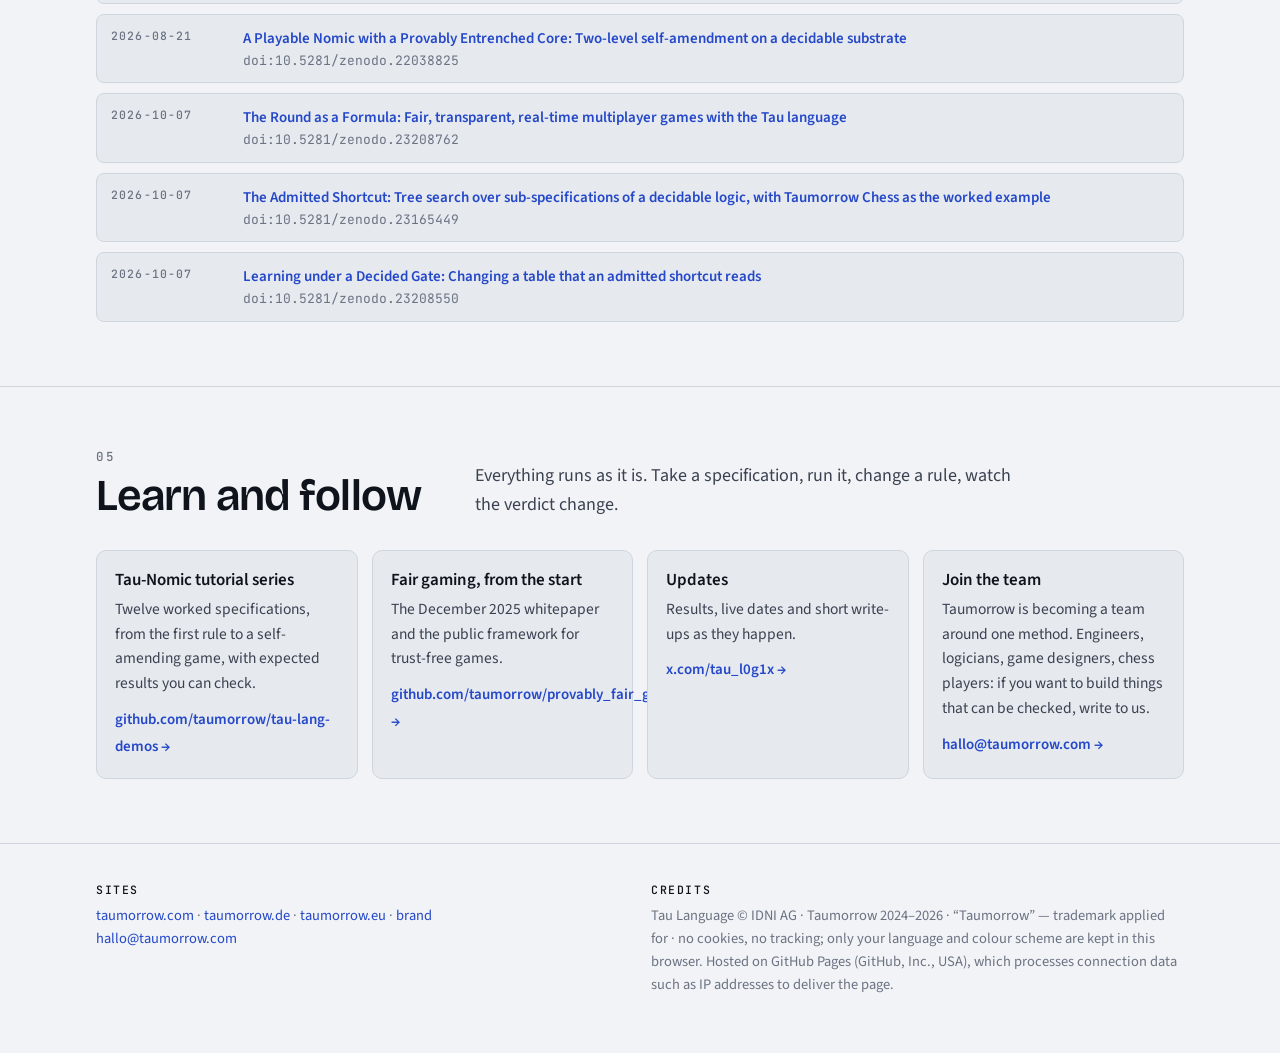
==== commit 4ee2719e: "Image fixes: fonts served from this site (no Google Fonts), zh title Taumorrow Chess, titles without" ====
--- a/index.html
+++ b/index.html
@@ -3,8 +3,8 @@
 <head>
 <meta charset="utf-8">
 <meta name="viewport" content="width=device-width, initial-scale=1">
-<title>Taumorrow — Taumorrow Chess, provably fair games, a playable Nomic</title>
-<meta name="description" content="Chess engine on the Tau language that cannot bluff (9 : 1 vs Claude Sonnet 5.5), provably fair multiplayer games, a playable Nomic. Papers with DOIs, in the open since 2024.">
+<title>Taumorrow Chess, games whose every round you can recompute, a playable Nomic</title>
+<meta name="description" content="Chess engine on the Tau language that cannot bluff (9 : 1 vs Claude Sonnet 5.5), multiplayer games whose every round anyone can recompute, a playable Nomic. Papers with DOIs, in the open since 2024.">
 <link rel="canonical" href="https://taumorrow.com/">
 <link rel="alternate" hreflang="en" href="https://taumorrow.com/">
 <link rel="alternate" hreflang="de" href="https://taumorrow.com/de/">
@@ -19,8 +19,8 @@
 <meta property="og:type" content="website">
 <meta property="og:site_name" content="Taumorrow">
 <meta property="og:url" content="https://taumorrow.com/">
-<meta property="og:title" content="Taumorrow — Taumorrow Chess, provably fair games, a playable Nomic">
-<meta property="og:description" content="Chess engine on the Tau language that cannot bluff (9 : 1 vs Claude Sonnet 5.5), provably fair multiplayer games, a playable Nomic. Papers with DOIs, in the open since 2024.">
+<meta property="og:title" content="Taumorrow Chess, games whose every round you can recompute, a playable Nomic">
+<meta property="og:description" content="Chess engine on the Tau language that cannot bluff (9 : 1 vs Claude Sonnet 5.5), multiplayer games whose every round anyone can recompute, a playable Nomic. Papers with DOIs, in the open since 2024.">
 <meta property="og:image" content="https://taumorrow.com/og.png">
 <meta property="og:image:width" content="1200">
 <meta property="og:image:height" content="630">
@@ -28,19 +28,17 @@
 <meta property="og:locale" content="en_US">
 <meta name="twitter:card" content="summary_large_image">
 <meta name="twitter:site" content="@tau_l0g1x">
-<meta name="twitter:title" content="Taumorrow — Taumorrow Chess, provably fair games, a playable Nomic">
-<meta name="twitter:description" content="Chess engine on the Tau language that cannot bluff (9 : 1 vs Claude Sonnet 5.5), provably fair multiplayer games, a playable Nomic. Papers with DOIs, in the open since 2024.">
+<meta name="twitter:title" content="Taumorrow Chess, games whose every round you can recompute, a playable Nomic">
+<meta name="twitter:description" content="Chess engine on the Tau language that cannot bluff (9 : 1 vs Claude Sonnet 5.5), multiplayer games whose every round anyone can recompute, a playable Nomic. Papers with DOIs, in the open since 2024.">
 <meta name="twitter:image" content="https://taumorrow.com/og.png">
 <link rel="icon" href="/favicon.svg" type="image/svg+xml">
 <link rel="icon" href="/favicon-32.png" sizes="32x32" type="image/png">
 <link rel="apple-touch-icon" href="/apple-touch-icon.png">
 <link rel="manifest" href="/manifest.webmanifest">
-<script type="application/ld+json">{"@context":"https://schema.org","@graph":[{"@type":"Organization","@id":"https://taumorrow.com/#org","name":"Taumorrow","url":"https://taumorrow.com/","logo":"https://taumorrow.com/icon-512.png","email":"hallo@taumorrow.com","sameAs":["https://x.com/tau_l0g1x","https://github.com/taumorrow"]},{"@type":"WebSite","@id":"https://taumorrow.com/#site","url":"https://taumorrow.com/","name":"Taumorrow","publisher":{"@id":"https://taumorrow.com/#org"},"inLanguage":["en","de","es","zh-Hans","ru","fr"]},{"@type":"WebPage","url":"https://taumorrow.com/","name":"Taumorrow — Taumorrow Chess, provably fair games, a playable Nomic","description":"Chess engine on the Tau language that cannot bluff (9 : 1 vs Claude Sonnet 5.5), provably fair multiplayer games, a playable Nomic. Papers with DOIs, in the open since 2024.","inLanguage":"en","isPartOf":{"@id":"https://taumorrow.com/#site"},"about":{"@id":"https://taumorrow.com/#org"}},{"@type":"ScholarlyArticle","name":"A Playable Nomic with a Provably Entrenched Core: Two-level self-amendment on a decidable substrate","identifier":"https://doi.org/10.5281/zenodo.22038825","url":"https://doi.org/10.5281/zenodo.22038825","datePublished":"2026-08-21","publisher":{"@type":"Organization","name":"Zenodo"}},{"@type":"ScholarlyArticle","name":"The Round as a Formula: Fair, transparent, real-time multiplayer games with the Tau language","identifier":"https://doi.org/10.5281/zenodo.23208762","url":"https://doi.org/10.5281/zenodo.23208762","datePublished":"2026-10-07","publisher":{"@type":"Organization","name":"Zenodo"}},{"@type":"ScholarlyArticle","name":"The Admitted Shortcut: Tree search over sub-specifications of a decidable logic, with Taumorrow Chess as the worked example","identifier":"https://doi.org/10.5281/zenodo.23165449","url":"https://doi.org/10.5281/zenodo.23165449","datePublished":"2026-10-07","publisher":{"@type":"Organization","name":"Zenodo"}},{"@type":"ScholarlyArticle","name":"Learning under a Decided Gate: Changing a table that an admitted shortcut reads","identifier":"https://doi.org/10.5281/zenodo.23208550","url":"https://doi.org/10.5281/zenodo.23208550","datePublished":"2026-10-07","publisher":{"@type":"Organization","name":"Zenodo"}}]}</script>
+<script type="application/ld+json">{"@context":"https://schema.org","@graph":[{"@type":"Organization","@id":"https://taumorrow.com/#org","name":"Taumorrow","url":"https://taumorrow.com/","logo":"https://taumorrow.com/icon-512.png","email":"hallo@taumorrow.com","sameAs":["https://x.com/tau_l0g1x","https://github.com/taumorrow"]},{"@type":"WebSite","@id":"https://taumorrow.com/#site","url":"https://taumorrow.com/","name":"Taumorrow","publisher":{"@id":"https://taumorrow.com/#org"},"inLanguage":["en","de","es","zh-Hans","ru","fr"]},{"@type":"WebPage","url":"https://taumorrow.com/","name":"Taumorrow Chess, games whose every round you can recompute, a playable Nomic","description":"Chess engine on the Tau language that cannot bluff (9 : 1 vs Claude Sonnet 5.5), multiplayer games whose every round anyone can recompute, a playable Nomic. Papers with DOIs, in the open since 2024.","inLanguage":"en","isPartOf":{"@id":"https://taumorrow.com/#site"},"about":{"@id":"https://taumorrow.com/#org"}},{"@type":"ScholarlyArticle","name":"A Playable Nomic with a Provably Entrenched Core: Two-level self-amendment on a decidable substrate","identifier":"https://doi.org/10.5281/zenodo.22038825","url":"https://doi.org/10.5281/zenodo.22038825","datePublished":"2026-08-21","publisher":{"@type":"Organization","name":"Zenodo"}},{"@type":"ScholarlyArticle","name":"The Round as a Formula: Fair, transparent, real-time multiplayer games with the Tau language","identifier":"https://doi.org/10.5281/zenodo.23208762","url":"https://doi.org/10.5281/zenodo.23208762","datePublished":"2026-10-07","publisher":{"@type":"Organization","name":"Zenodo"}},{"@type":"ScholarlyArticle","name":"The Admitted Shortcut: Tree search over sub-specifications of a decidable logic, with Taumorrow Chess as the worked example","identifier":"https://doi.org/10.5281/zenodo.23165449","url":"https://doi.org/10.5281/zenodo.23165449","datePublished":"2026-10-07","publisher":{"@type":"Organization","name":"Zenodo"}},{"@type":"ScholarlyArticle","name":"Learning under a Decided Gate: Changing a table that an admitted shortcut reads","identifier":"https://doi.org/10.5281/zenodo.23208550","url":"https://doi.org/10.5281/zenodo.23208550","datePublished":"2026-10-07","publisher":{"@type":"Organization","name":"Zenodo"}}]}</script>
 <script>try{const t=localStorage.getItem("taumorrow.theme");if(t==="dark"||t==="light")document.documentElement.dataset.theme=t;}catch(_){}</script>
 <script>try{var L=["de","es","zh","ru","fr"],l=localStorage.getItem("taumorrow.lang");if(!l)l=((navigator.language||"en").toLowerCase().slice(0,2));if(L.indexOf(l)>=0&&location.pathname==="/")location.replace("/"+l+"/"+location.hash);}catch(_){}</script>
-<link rel="preconnect" href="https://fonts.googleapis.com">
-<link rel="preconnect" href="https://fonts.gstatic.com" crossorigin>
-<link rel="stylesheet" href="https://fonts.googleapis.com/css2?family=Bricolage+Grotesque:opsz,wght@12..96,300;12..96,500;12..96,700&amp;family=Source+Sans+3:wght@400;600&amp;family=JetBrains+Mono:wght@400;500&amp;family=Noto+Sans+SC:wght@400;700&amp;family=Noto+Sans+Thai:wght@400;600;700&amp;display=swap">
+<link rel="stylesheet" href="/fonts/fonts.css">
 <style>
 :root{
   --paper:#f1f3f6;--paper-2:#e6e9ee;--ink:#0f141c;--ink-2:#3a4150;--mute:#6b7383;--rule:#cfd5de;
@@ -160,7 +158,7 @@
 <body>
 <canvas id="net" aria-hidden="true"></canvas>
 <header><div class="wrap">
-  <a class="brand" href="#top"><svg class="mark" viewBox="0 0 64 64" width="30" height="30" aria-hidden="true" focusable="false"><rect width="64" height="64" rx="14" fill="var(--cobalt)"/><path d="M13 15H51V24H36.5V36A4.5 4.5 0 0 0 41 40.5H47V49.5H41A13.5 13.5 0 0 1 27.5 36V24H13Z" fill="var(--paper)"/></svg><span>Taumorrow<small>logic you can check</small></span></a>
+  <a class="brand" href="#top"><svg class="mark" viewBox="0 0 64 64" width="30" height="30" aria-hidden="true" focusable="false"><rect width="64" height="64" rx="14" fill="var(--cobalt)"/><path d="M13 15H51V24H36.5V36A4.5 4.5 0 0 0 41 40.5H47V49.5H41A13.5 13.5 0 0 1 27.5 36V24H13Z" fill="var(--paper)"/></svg><span>Taumorrow<small>Logic you can check</small></span></a>
   <nav aria-label="Sections">
     <a href="#works">Works</a><a href="#games">Games</a><a href="#how">How</a><a href="#papers">Papers</a><a href="#learn">Learn</a>
     <div class="lang" role="group" aria-label="Language"><a href="/" hreflang="en" lang="en" aria-current="page">EN</a><a href="/de/" hreflang="de" lang="de">DE</a><a href="/es/" hreflang="es" lang="es">ES</a><a href="/zh/" hreflang="zh-Hans" lang="zh-Hans">中文</a><a href="/ru/" hreflang="ru" lang="ru">RU</a><a href="/fr/" hreflang="fr" lang="fr">FR</a></div>
@@ -172,17 +170,17 @@
 <section class="hero"><div class="wrap">
   <p class="kicker">Built on the Tau language · Germany · in the open since October 2024</p>
   <h1>Decided,<br>not <b>guessed.</b></h1>
-  <p class="sub">Taumorrow builds systems whose every step is a proof anyone can check: a chess engine that cannot bluff, multiplayer games that are fair by construction, and a game of rules whose core no rule change can break.</p>
+  <p class="sub">Taumorrow builds systems whose every step is a proof anyone can check: a chess engine that cannot bluff, multiplayer games whose every round anyone can recompute, and a game of rules whose core no rule change can break.</p>
   <div class="btns">
     <a class="btn primary" href="https://tau-chess.mooo.info/"><span class="dot" aria-hidden="true"></span><span>Watch the chess engine</span></a>
     <a class="btn ghost" href="#works">The four works</a>
   </div>
   <div class="chain" aria-label="Record">
     <div class="row">
-      <div class="link"><p class="k">Premiere · 4 Oct 2026</p><p class="v">19 : 0</p><p class="d">vs. Claude Haiku 4.5, games 1–20, one stopped, public</p></div>
-      <div class="link"><p class="k">Premiere · 4 Oct 2026</p><p class="v">10 : 0</p><p class="d">vs. Claude Haiku 4.5 (Thinking), games 21–30, public</p></div>
+      <div class="link"><p class="k">Premiere · 4 Oct 2026</p><p class="v">19 : 0</p><p class="d">vs. Claude Haiku 4.5, games 1–20, one stopped, all 19 wins by three rejected answers, public</p></div>
+      <div class="link"><p class="k">Premiere · 4 Oct 2026</p><p class="v">10 : 0</p><p class="d">vs. Claude Haiku 4.5 (Thinking), games 21–30, 4 wins by checkmate, 6 by three rejected answers, public</p></div>
       <div class="link"><p class="k">18 Oct 2026</p><p class="v">9 : 1</p><p class="d">vs. Claude Sonnet 5.5 (Thinking), 10 games, public</p></div>
-      <div class="link"><p class="k">Rejected moves</p><p class="v">201 : 0</p><p class="d">language models vs. Taumorrow Chess, all 40 public games</p></div>
+      <div class="link"><p class="k">Rejected answers</p><p class="v">201 : 0</p><p class="d">language models vs. Taumorrow Chess, all 40 public games</p></div>
       <div class="link"><p class="k">Every move</p><p class="v">a record</p><p class="d">hash-chained, recomputable by anyone</p></div>
       <div class="link"><p class="k">Training data</p><p class="v">own games only</p><p class="d">games against language models are a measure, never a lesson</p></div>
     </div>
@@ -207,24 +205,24 @@
   </article>
 
   <article class="chapter">
-    <div><h3>The Round as a Formula — multiplayer games fair by construction</h3>
-      <p>Lotteries, shared pots, bets against a bank, a hand of cards, a move on a board: games where several parties act at once and one step decides the round. Usually that step is a program run by an operator you have to trust. Here the round is a formula, every party can recompute it from the record, and the record cannot be rewritten.</p>
+    <div><h3>The Round as a Formula — multiplayer games whose every round you can recompute</h3>
+      <p>Lotteries, shared pots, a hand of cards, a move on a board, games against a bank: games where several parties act at once and one step decides the round. Usually that step is a program run by an operator you have to trust. Here the round is a formula, every party can recompute it from the record, and the record cannot be rewritten.</p>
       <p>The method began as a whitepaper in December 2025 and is published as a paper with the executions a third party can repeat.</p></div>
     <ul class="facts">
       <li><span class="k">Paper</span><span class="v"><a href="https://doi.org/10.5281/zenodo.23208762">The Round as a Formula</a><span class="doi">doi:10.5281/zenodo.23208762 · 7 Oct 2026</span></span></li>
       <li><span class="k">Origin</span><span class="v"><a href="https://github.com/taumorrow/provably_fair_gaming">Provably Fair Multiplayer Gaming via Formal Verification</a><span class="doi">whitepaper, December 2025, public repository</span></span></li>
-      <li><span class="k">Status</span><span class="v">Method published. Parts are patent pending.</span></li>
-    </ul>
-  </article>
-
-  <article class="chapter">
-    <div><h3>AXIOM — the first game where the formula is the implementation</h3>
-      <p>A board game for two to four players with simultaneous moves, built in December 2025 as the first production demonstration of the method. The dice from all players’ commitments, the collisions, the state transitions and the winner are not computed by a program and then checked: each is a formula in Tau Language, and the formula is the implementation. The services around it only carry messages.</p>
+      <li><span class="k">Status</span><span class="v">Method published. Parts of the method “The Round as a Formula” are patent pending.</span></li>
+    </ul>
+  </article>
+
+  <article class="chapter">
+    <div><h3>AXIOM — a game where the formula is the implementation</h3>
+      <p>A board game for two to four players with simultaneous moves, built in December 2025 as a production demonstration of the method. The dice from all players’ commitments, the collisions, the state transitions and the winner are not computed by a program and then checked: each is a formula in Tau Language, and the formula is the implementation. The services around it only carry messages.</p>
       <p>After every round, anyone can download the specification and the recorded inputs and re-synthesize them. The outputs match or the inconsistency shows. This is where the sentence “Tau is the engine, everything else delivers messages” comes from, and where the fair gaming work began.</p></div>
     <ul class="facts">
       <li><span class="k">Paper</span><span class="v"><a href="https://github.com/taumorrow/axiom/blob/master/AXIOM.md">AXIOM: Software Synthesis Through Mathematical Breakthrough</a><span class="doi">a production demonstration of Tau Language, 18 January 2026, public repository</span></span></li>
       <li><span class="k">Origin</span><span class="v"><a href="https://github.com/taumorrow/provably_fair_gaming">Provably Fair Multiplayer Gaming via Formal Verification</a><span class="doi">whitepaper, December 2025, public repository</span></span></li>
-      <li><span class="k">Status</span><span class="v">Ran in production from December 2025; in maintenance since October 2026. Parts of the method are patent pending.</span></li>
+      <li><span class="k">Status</span><span class="v">Ran in production from December 2025; in maintenance since October 2026. Parts of the method “The Round as a Formula” are patent pending.</span></li>
     </ul>
   </article>
 
@@ -247,12 +245,12 @@
     <div><h3>Orbit 37 — a wheel with 37 pockets</h3>
       <p>Four seats play against the bank. Before each draw, every seat and the bank seal a number; a formula in the Tau language adds them modulo 37. Once sealed, no one can change the pocket. The bank can only refuse to open, and then it pays every valid bet in chips, as if it had won, and the game ends.</p>
       <p>Every completed round is a signed record that the page and anyone else can recompute. Chips are play money without value: they cannot be bought, sold, transferred or paid out.</p>
-      <p>Why a wheel first: in a game against the bank, the house normally holds every card. It draws, it pays, it keeps the record. That is the hardest case for trust, so it is the first case for the method. In Orbit 37 every seat and the bank seal a number before the draw, the pocket is their sum modulo 37, and the bank can only refuse to open. The aim is a game in which the house cannot change the pocket once the numbers are sealed; the wheel is just the simplest board for it.</p></div>
+      <p>Why a wheel first: in a game against the bank, the operator normally holds every card. It draws, it pays, it keeps the record. That is the hardest case for trust, so it is the first case for the method. In Orbit 37 every seat and the bank seal a number before the draw, the pocket is their sum modulo 37, and the bank can only refuse to open. The aim is a game in which the operator cannot change the pocket once the numbers are sealed; the wheel is just the simplest board for it.</p></div>
     <ul class="facts">
       <li><span class="k">Play</span><span class="v"><a href="https://games.taumorrow.com/">games.taumorrow.com</a><span class="doi">play money, non-commercial, 18+ · six languages</span></span></li>
       <li><span class="k">Built on</span><span class="v">Tau Language by Ohad Asor and IDNI AG · game and portal by Taumorrow · three.js (MIT) for the wheel</span></li>
       <li><span class="k">Paper</span><span class="v"><a href="https://doi.org/10.5281/zenodo.23208762">The Round as a Formula</a><span class="doi">doi:10.5281/zenodo.23208762 · 7 Oct 2026</span></span></li>
-      <li><span class="k">Status</span><span class="v">Released with play money, non-commercial, 18+. Seven more games exist as prototypes. Parts of the method are patent pending.</span></li>
+      <li><span class="k">Status</span><span class="v">Released with play money, non-commercial, 18+. Seven more games exist as prototypes. Parts of the method “The Round as a Formula” are patent pending.</span></li>
     </ul>
   </article>
 </div></section>
--- a/fonts/fonts.css
+++ b/fonts/fonts.css
@@ -0,0 +1,6 @@
+/* Fonts served with the page (SIL Open Font License); sources and hashes in SOURCES.md, licences in LICENSES.md. The Noto Sans SC file is a subset of the zh texts of the suite and the portal; rebuild it after zh text changes (portal/build_fonts.py in the portal). */
+@font-face { font-family: "Bricolage Grotesque"; src: url("./bricolage-grotesque-latin.woff2") format("woff2"); font-weight: 600 700; font-style: normal; font-display: swap; unicode-range: U+0000-00FF, U+0100-017F, U+0131, U+0152-0153, U+02BB-02BC, U+02C6, U+02DA, U+02DC, U+2000-206F, U+20AC, U+2122, U+2190-2193, U+2212, U+2215, U+2260, U+2264-2265, U+25CF, U+2713, U+2715; }
+@font-face { font-family: "Source Sans 3"; src: url("./source-sans-3.woff2") format("woff2"); font-weight: 200 900; font-style: normal; font-display: swap; }
+@font-face { font-family: "JetBrains Mono"; src: url("./jetbrains-mono-latin-cyrillic.woff2") format("woff2"); font-weight: 400 700; font-style: normal; font-display: swap; unicode-range: U+0000-00FF, U+0100-017F, U+0131, U+0152-0153, U+02BB-02BC, U+02C6, U+02DA, U+02DC, U+2000-206F, U+20AC, U+2122, U+2190-2193, U+2212, U+2215, U+2260, U+2264-2265, U+25CF, U+2713, U+2715, U+0400-045F, U+0490-0491, U+04B0-04B1, U+2116; }
+@font-face { font-family: "Noto Sans Thai"; src: url("./noto-sans-thai.woff2") format("woff2"); font-weight: 400 700; font-style: normal; font-display: swap; unicode-range: U+0E01-0E5B, U+200C-200D, U+25CC; }
+@font-face { font-family: "Noto Sans SC"; src: url("./noto-sans-sc-subset.woff2") format("woff2"); font-weight: 400 700; font-style: normal; font-display: swap; unicode-range: U+3000-303F, U+4E00-9FFF, U+FF00-FFEF; }
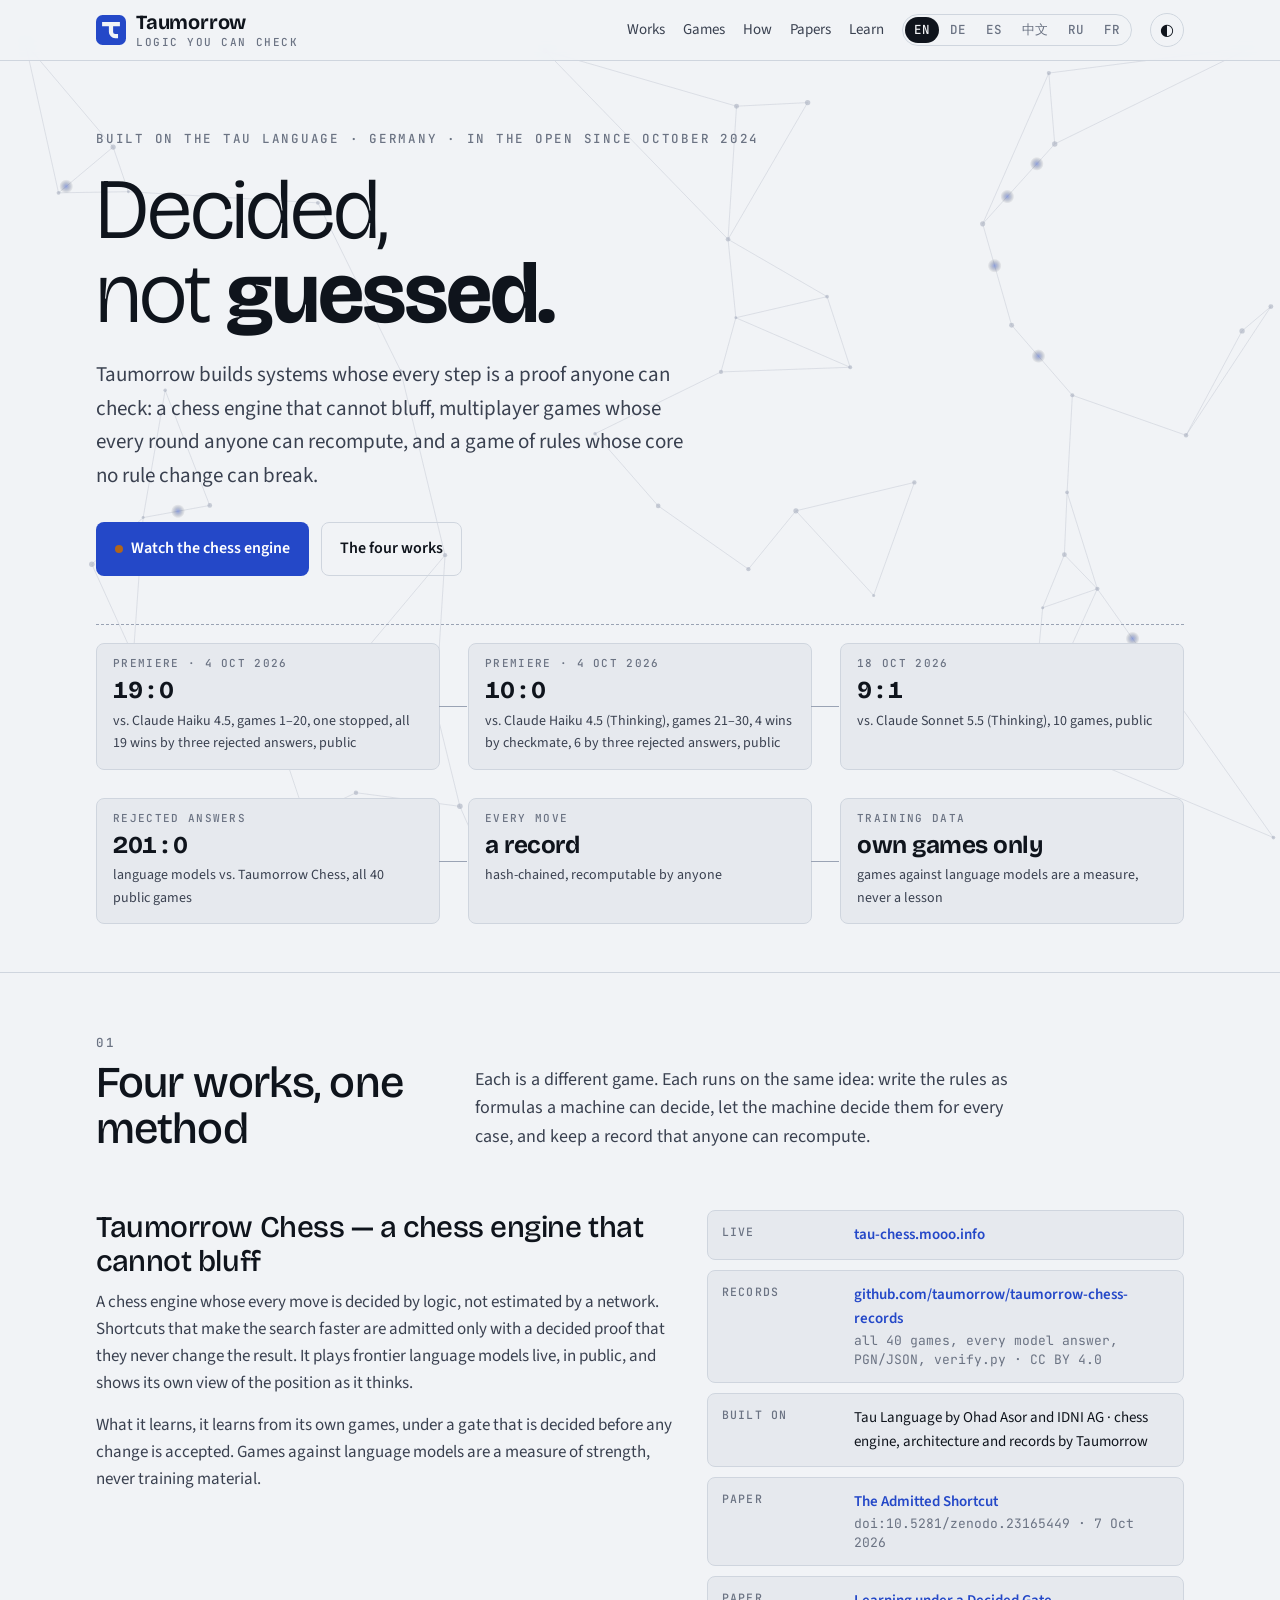
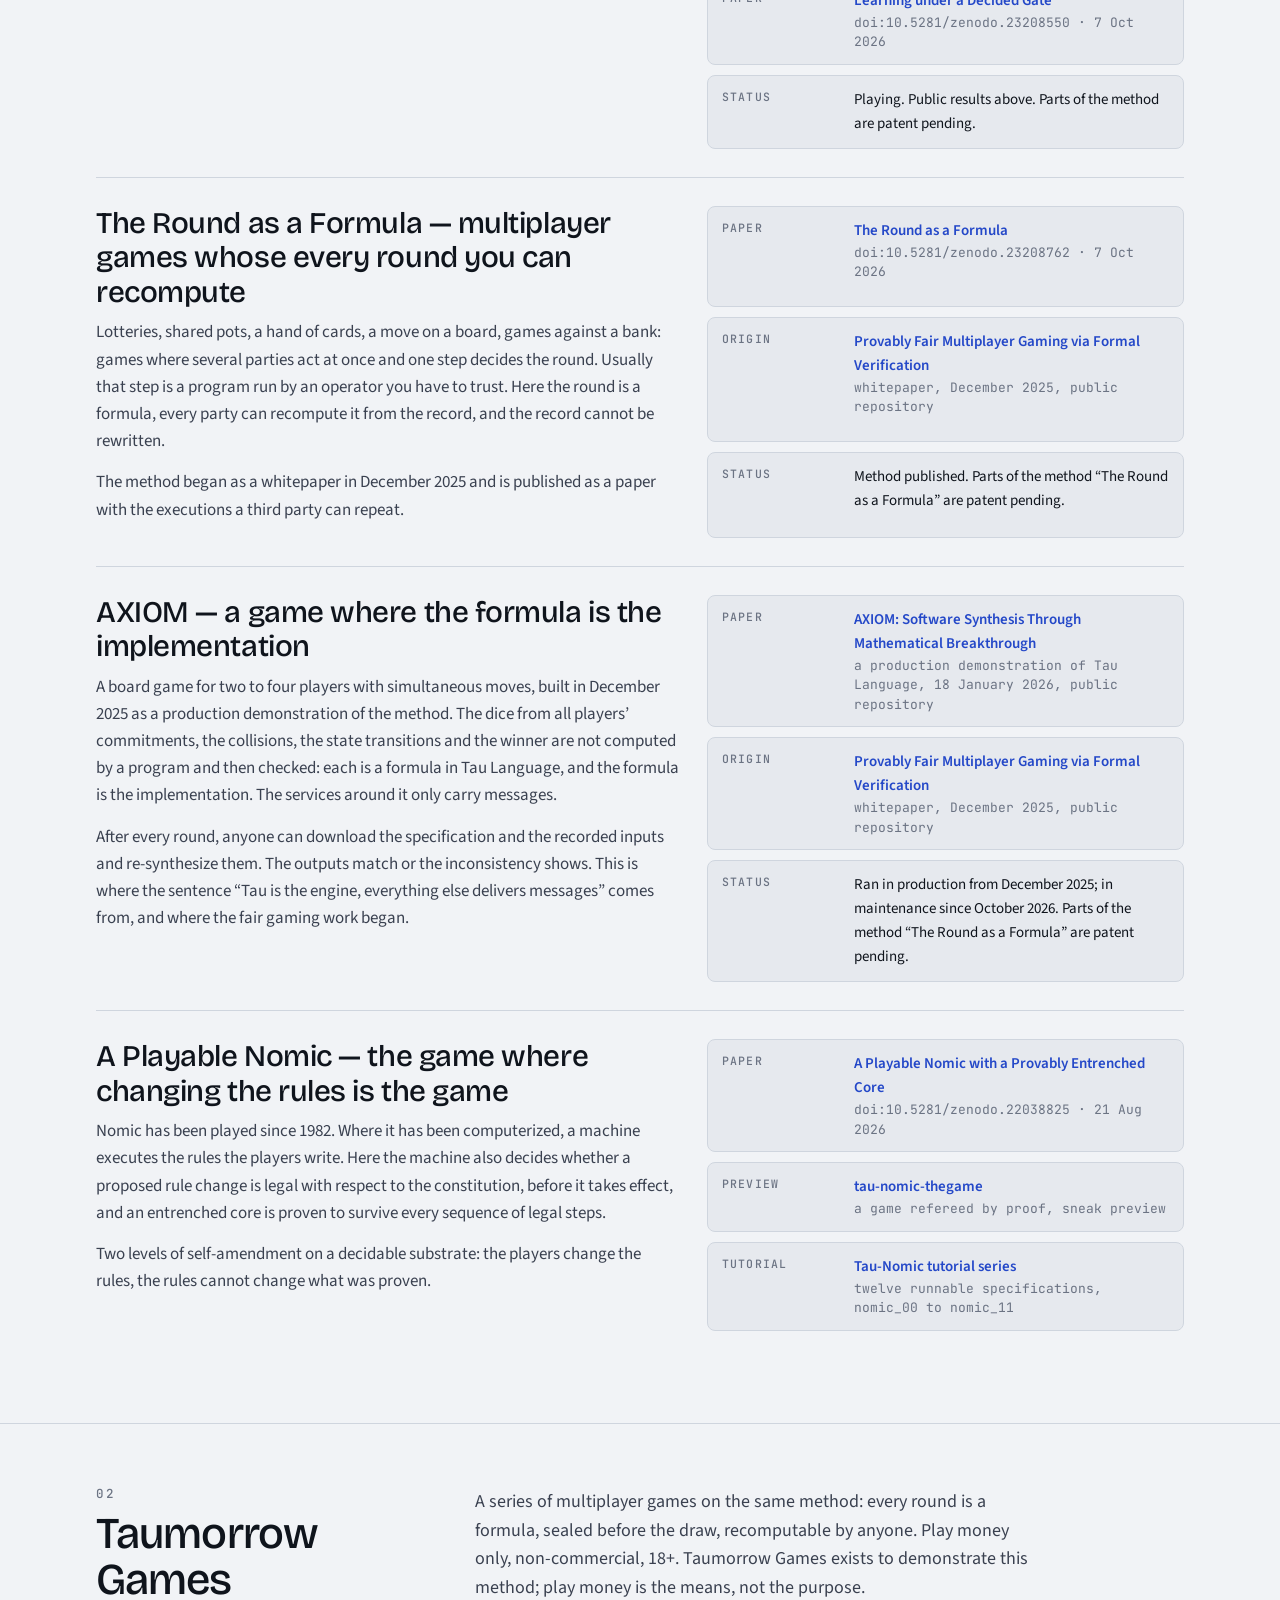
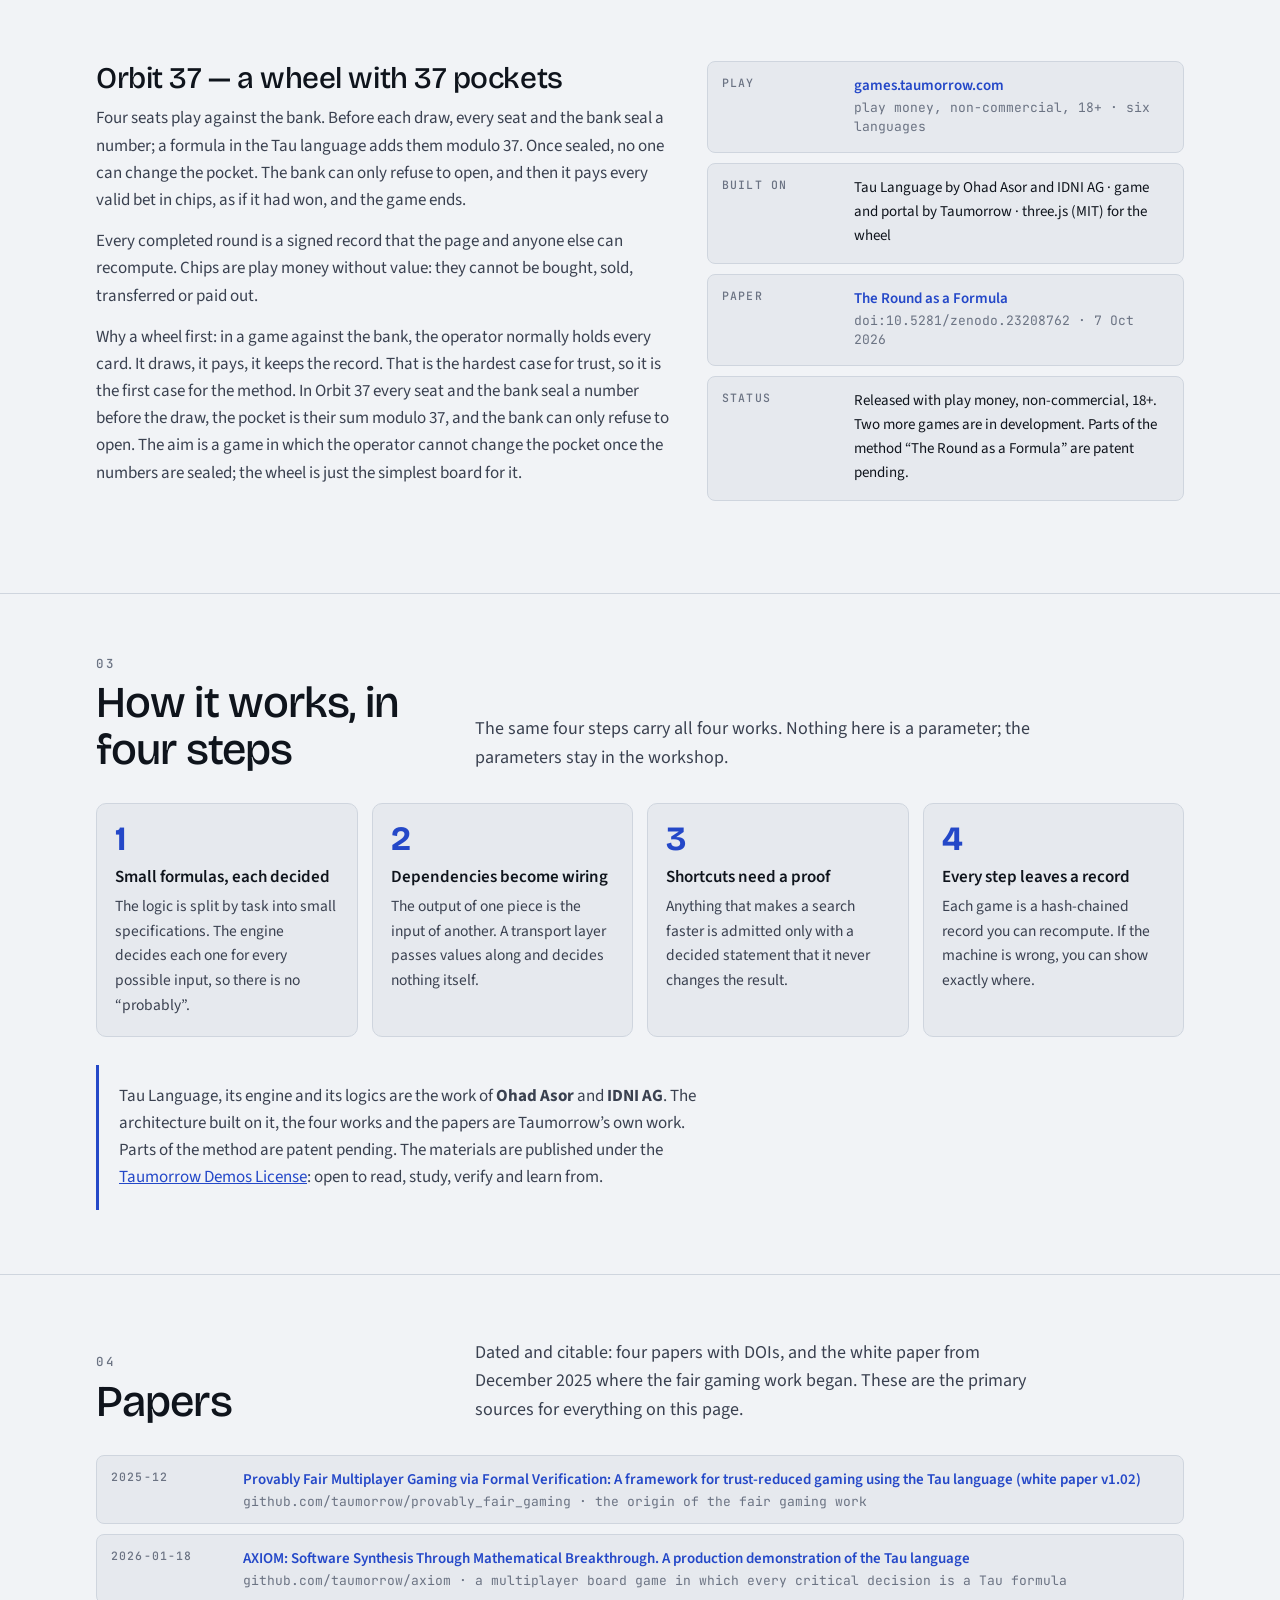
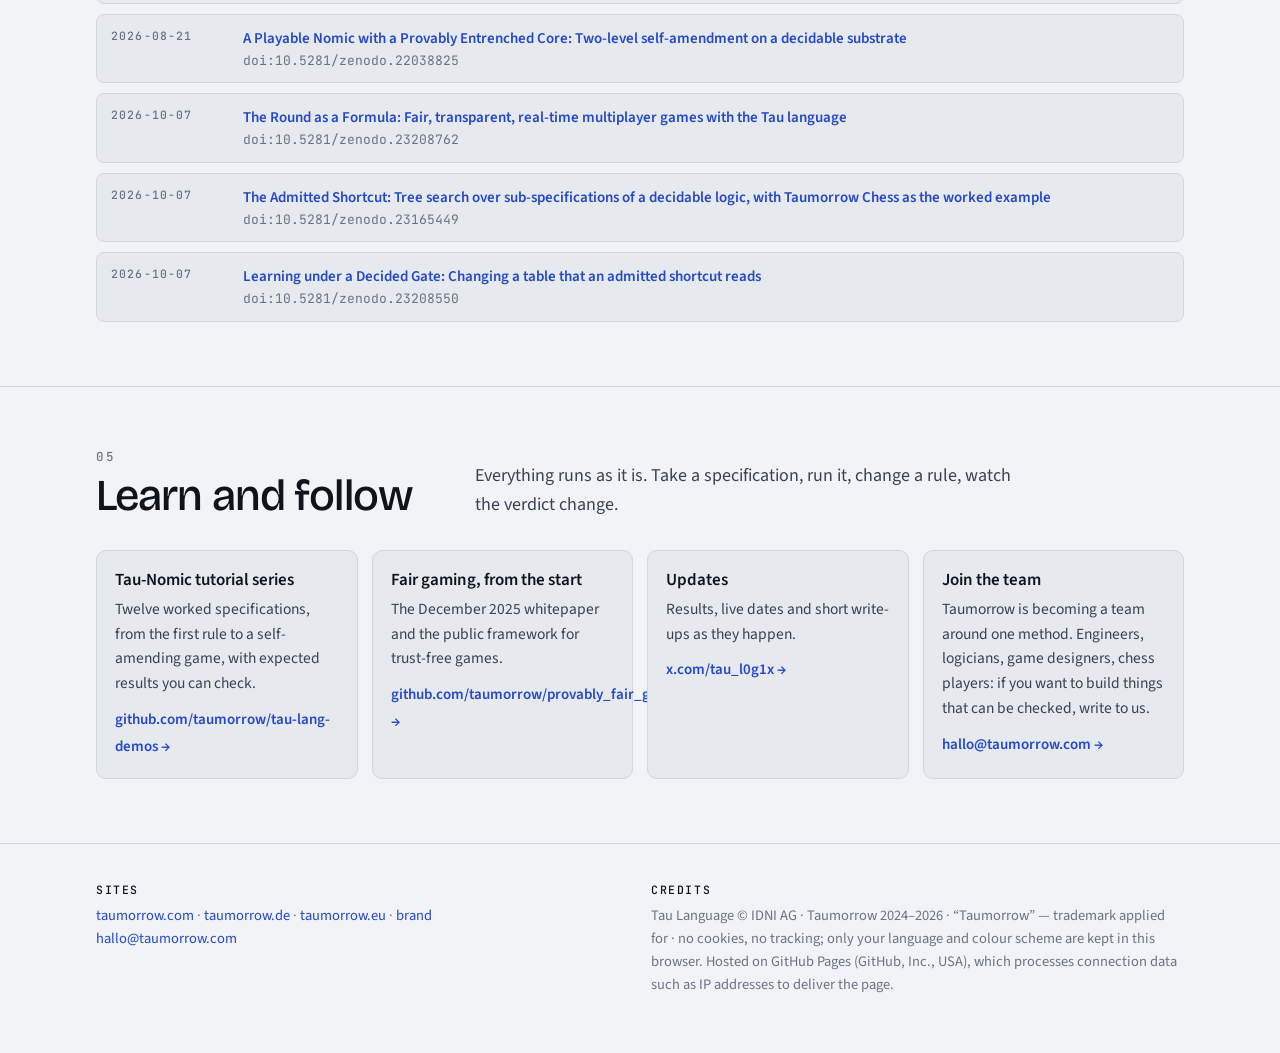
==== commit 6c9ca781: "Games: two more games are in development (six languages)" ====
--- a/index.html
+++ b/index.html
@@ -250,7 +250,7 @@
       <li><span class="k">Play</span><span class="v"><a href="https://games.taumorrow.com/">games.taumorrow.com</a><span class="doi">play money, non-commercial, 18+ · six languages</span></span></li>
       <li><span class="k">Built on</span><span class="v">Tau Language by Ohad Asor and IDNI AG · game and portal by Taumorrow · three.js (MIT) for the wheel</span></li>
       <li><span class="k">Paper</span><span class="v"><a href="https://doi.org/10.5281/zenodo.23208762">The Round as a Formula</a><span class="doi">doi:10.5281/zenodo.23208762 · 7 Oct 2026</span></span></li>
-      <li><span class="k">Status</span><span class="v">Released with play money, non-commercial, 18+. Seven more games exist as prototypes. Parts of the method “The Round as a Formula” are patent pending.</span></li>
+      <li><span class="k">Status</span><span class="v">Released with play money, non-commercial, 18+. Two more games are in development. Parts of the method “The Round as a Formula” are patent pending.</span></li>
     </ul>
   </article>
 </div></section>
--- a/fonts/fonts.css
+++ b/fonts/fonts.css
@@ -1,6 +1,27 @@
-/* Fonts served with the page (SIL Open Font License); sources and hashes in SOURCES.md, licences in LICENSES.md. The Noto Sans SC file is a subset of the zh texts of the suite and the portal; rebuild it after zh text changes (portal/build_fonts.py in the portal). */
-@font-face { font-family: "Bricolage Grotesque"; src: url("./bricolage-grotesque-latin.woff2") format("woff2"); font-weight: 600 700; font-style: normal; font-display: swap; unicode-range: U+0000-00FF, U+0100-017F, U+0131, U+0152-0153, U+02BB-02BC, U+02C6, U+02DA, U+02DC, U+2000-206F, U+20AC, U+2122, U+2190-2193, U+2212, U+2215, U+2260, U+2264-2265, U+25CF, U+2713, U+2715; }
+/* Fonts served with the page (SIL Open Font License); sources and hashes in SOURCES.md, licences in LICENSES.md. Bricolage Grotesque is the variable font (weights 200-800, optical size 12-96) in three script slices; Noto Sans SC comes in the unicode-range slices that the Chinese texts of this site, the portal and Orbit 37 use. */
+@font-face { font-family: "Bricolage Grotesque"; src: url("./bricolage-grotesque-vietnamese.woff2") format("woff2"); font-weight: 200 800; font-style: normal; font-display: swap; unicode-range: U+0102-0103, U+0110-0111, U+0128-0129, U+0168-0169, U+01A0-01A1, U+01AF-01B0, U+0300-0301, U+0303-0304, U+0308-0309, U+0323, U+0329, U+1EA0-1EF9, U+20AB; }
+@font-face { font-family: "Bricolage Grotesque"; src: url("./bricolage-grotesque-latin-ext.woff2") format("woff2"); font-weight: 200 800; font-style: normal; font-display: swap; unicode-range: U+0100-02BA, U+02BD-02C5, U+02C7-02CC, U+02CE-02D7, U+02DD-02FF, U+0304, U+0308, U+0329, U+1D00-1DBF, U+1E00-1E9F, U+1EF2-1EFF, U+2020, U+20A0-20AB, U+20AD-20C4, U+2113, U+2C60-2C7F, U+A720-A7FF; }
+@font-face { font-family: "Bricolage Grotesque"; src: url("./bricolage-grotesque-latin.woff2") format("woff2"); font-weight: 200 800; font-style: normal; font-display: swap; unicode-range: U+0000-00FF, U+0131, U+0152-0153, U+02BB-02BC, U+02C6, U+02DA, U+02DC, U+0304, U+0308, U+0329, U+2000-206F, U+20AC, U+2122, U+2191, U+2193, U+2212, U+2215, U+FEFF, U+FFFD; }
 @font-face { font-family: "Source Sans 3"; src: url("./source-sans-3.woff2") format("woff2"); font-weight: 200 900; font-style: normal; font-display: swap; }
 @font-face { font-family: "JetBrains Mono"; src: url("./jetbrains-mono-latin-cyrillic.woff2") format("woff2"); font-weight: 400 700; font-style: normal; font-display: swap; unicode-range: U+0000-00FF, U+0100-017F, U+0131, U+0152-0153, U+02BB-02BC, U+02C6, U+02DA, U+02DC, U+2000-206F, U+20AC, U+2122, U+2190-2193, U+2212, U+2215, U+2260, U+2264-2265, U+25CF, U+2713, U+2715, U+0400-045F, U+0490-0491, U+04B0-04B1, U+2116; }
 @font-face { font-family: "Noto Sans Thai"; src: url("./noto-sans-thai.woff2") format("woff2"); font-weight: 400 700; font-style: normal; font-display: swap; unicode-range: U+0E01-0E5B, U+200C-200D, U+25CC; }
-@font-face { font-family: "Noto Sans SC"; src: url("./noto-sans-sc-subset.woff2") format("woff2"); font-weight: 400 700; font-style: normal; font-display: swap; unicode-range: U+3000-303F, U+4E00-9FFF, U+FF00-FFEF; }
+@font-face { font-family: "Noto Sans SC"; src: url("./noto-sans-sc-cjk24.woff2") format("woff2"); font-weight: 400 700; font-style: normal; font-display: swap; unicode-range: U+9a80, U+9a83, U+9a85, U+9a88-9a8a, U+9a8d-9a8e, U+9a90, U+9a92-9a93, U+9a95-9a96, U+9a98-9a99, U+9a9b-9aa2, U+9aa5, U+9aa7, U+9aaf-9ab1, U+9ab5-9ab6, U+9ab9-9aba, U+9ac0-9ac4, U+9ac8, U+9acb-9acc, U+9ace-9acf, U+9ad1-9ad2, U+9ad9, U+9adf, U+9ae1, U+9ae3, U+9aea-9aeb, U+9aed-9aef, U+9af4, U+9af9, U+9afb, U+9b03-9b04, U+9b06, U+9b08, U+9b0d, U+9b0f-9b10, U+9b13, U+9b18, U+9b1a, U+9b1f, U+9b22-9b23, U+9b25, U+9b27-9b28, U+9b2a, U+9b2f, U+9b31-9b32, U+9b3b, U+9b43, U+9b46-9b49, U+9b4d-9b4e, U+9b51, U+9b56, U+9b58, U+9b5a, U+9b5c, U+9b5f, U+9b61-9b62, U+9b6f, U+9b77, U+9b80, U+9b88, U+9b8b, U+9b8e, U+9b91, U+9b9f-9ba0, U+9ba8, U+9baa-9bab, U+9bad-9bae, U+9bb0-9bb1, U+9bb8, U+9bc9-9bca, U+9bd3, U+9bd6, U+9bdb, U+9be8, U+9bf0-9bf1, U+9c02, U+9c10, U+9c15, U+9c24, U+9c2d, U+9c32, U+9c39, U+9c3b, U+9c40, U+9c47-9c49, U+9c53, U+9c57, U+9c64, U+9c72, U+9c77-9c78, U+9c7b, U+9c7f-9c80; }
+@font-face { font-family: "Noto Sans SC"; src: url("./noto-sans-sc-cjk101.woff2") format("woff2"); font-weight: 400 700; font-style: normal; font-display: swap; unicode-range: U+161, U+926, U+928, U+939, U+93f-940, U+94d, U+e17, U+e22, U+e44, U+25c7, U+25ce, U+2764, U+3009, U+3016-3017, U+4e4d, U+4e53, U+4f5a, U+4f70, U+4fae, U+4fd8, U+4ffa, U+5011, U+501a, U+51c4, U+5225, U+547b, U+5495, U+54e8, U+54ee, U+5594, U+55d3, U+55dc, U+55fd, U+560e, U+565c, U+5662, U+5669, U+566c, U+56bc, U+5742, U+5824, U+5834, U+598a, U+5992, U+59a9, U+5a04, U+5ac9, U+5b75, U+5b7d, U+5bc5, U+5c49, U+5c90, U+5e1c, U+5e27, U+5e2b, U+5e37, U+5e90, U+618b, U+61f5, U+620a, U+620c, U+6273, U+62c7, U+62f7, U+6320, U+6342, U+6401-6402, U+6413, U+6512, U+655b, U+65a7, U+65f1, U+65f7, U+665f, U+6687, U+66a7, U+673d, U+67b8, U+6854, U+68d8, U+68fa, U+696d, U+6a02, U+6a0a, U+6a80, U+6b7c, U+6bd9, U+6c2e, U+6c76, U+6cf8, U+6d4a, U+6d85, U+6e24, U+6e32, U+6ec7, U+6f88, U+700f, U+701a, U+7078, U+707c, U+70ac, U+70c1, U+72e9, U+7409, U+7422, U+745a, U+7480, U+74a8, U+752b, U+7574, U+7656, U+7699, U+7737, U+785d, U+78be, U+79b9, U+7a3d, U+7a91, U+7a9f, U+7ae3, U+7b77, U+7c3f, U+7d1a, U+7d50, U+7d93, U+8042, U+808b, U+8236, U+82b8-82b9, U+82ef, U+8309, U+836b, U+83ef, U+8431, U+85c9, U+865e, U+868c, U+8759, U+8760, U+8845, U+89ba, U+8a2a, U+8aaa, U+8c41, U+8d2c, U+8d4e, U+8e66, U+8e6d, U+8eaf, U+902e, U+914b, U+916e, U+919b, U+949b, U+94a0, U+94b0, U+9541-9542, U+9556, U+95eb, U+95f5, U+964b, U+968b, U+96cc-96cd, U+96cf, U+9713, U+9890, U+98a8, U+9985, U+9992, U+9a6d, U+9a81, U+9a86, U+9ab8, U+9ca4, U+e606-e607, U+e60a, U+e60c, U+e60e, U+fe0f, U+ff02, U+ff1e; }
+@font-face { font-family: "Noto Sans SC"; src: url("./noto-sans-sc-cjk102.woff2") format("woff2"); font-weight: 400 700; font-style: normal; font-display: swap; unicode-range: U+10c, U+627-629, U+639, U+644, U+64a, U+203b, U+2265, U+2463, U+2573, U+25b2, U+3448-3449, U+4e1e, U+4e5e, U+4f3a, U+4f5f, U+4fea, U+5026, U+508d, U+516e, U+5189, U+5254, U+5288, U+52d8, U+52fa, U+5306, U+5308, U+5364, U+5384, U+53ed, U+543c, U+5450, U+5455, U+5466, U+54c4, U+5578, U+55a7, U+561f, U+5631, U+572d, U+575f, U+57ae, U+57e0, U+5830, U+594e, U+5984, U+5993, U+5bdd, U+5c0d, U+5c7f, U+5c82, U+5e62, U+5ed3, U+5f08, U+607a, U+60bc, U+625b, U+6292, U+62e2, U+6363, U+6467, U+6714, U+675e, U+6771, U+67a2, U+67ff, U+6805, U+68a7, U+68e0, U+6930, U+6986, U+69a8, U+69df, U+6a44, U+6a5f, U+6c13, U+6c1f, U+6c22, U+6c2f, U+6c40, U+6c81, U+6c9b, U+6ca5, U+6da4, U+6df3, U+6e85, U+6eba, U+6ed5, U+6f13, U+6f33, U+6f62, U+715e, U+72c4, U+73d1, U+7405, U+7487, U+7578, U+75a4, U+75eb, U+7693, U+7738, U+7741, U+776b, U+7792, U+77a7, U+77a9, U+77b3, U+788c, U+7984, U+79a7, U+79e4, U+7a1a, U+7a57, U+7aa6, U+7b0b, U+7b5d, U+7c27, U+7c7d, U+7caa, U+7cd9, U+7cef, U+7eda, U+7ede, U+7f24, U+803f, U+8046, U+80fa, U+81fb, U+8207, U+8258, U+8335, U+8339, U+8354, U+840e, U+85b0, U+85fb, U+8695, U+86aa, U+8717, U+8749, U+874c, U+8996, U+89bd, U+89c5, U+8bdb, U+8bf5, U+8c5a, U+8cec, U+8d3f, U+8d9f, U+8e44, U+8fed, U+9005, U+9019, U+9082, U+90af, U+90dd, U+90e1, U+90f8, U+916f, U+9176, U+949e, U+94a7, U+94c2, U+9525, U+9580, U+95dc, U+96e2, U+96fb, U+9704, U+9a7c, U+9a7f, U+9b41, U+9ca8, U+9cc4, U+9cde, U+9e92, U+9ede, U+9f9a, U+e60b, U+e610, U+ff10, U+ff13, U+ff3b, U+ff3d, U+f012b; }
+@font-face { font-family: "Noto Sans SC"; src: url("./noto-sans-sc-cjk103.woff2") format("woff2"); font-weight: 400 700; font-style: normal; font-display: swap; unicode-range: U+60, U+631, U+2606, U+3014-3015, U+309c, U+33a1, U+4e52, U+4ec6, U+4f86, U+4f8d, U+4fde, U+4fef, U+500b, U+502a, U+515c, U+518a, U+51a5, U+51f3, U+5243, U+52c9, U+52d5, U+53a2, U+53ee, U+54ce, U+54fa, U+54fc, U+5580, U+5587, U+563f, U+56da, U+5792, U+5815, U+5960, U+59d7, U+5b78, U+5b9b, U+5be1, U+5c4e, U+5c51, U+5c6f, U+5c9a, U+5cfb, U+5d16, U+5ed6, U+5f27, U+5f6a, U+609a, U+60df, U+6168, U+61c8, U+6236, U+62f1, U+62fd, U+631a, U+6328, U+632b, U+6346, U+638f, U+63a0, U+63c9, U+655e, U+6590, U+6615, U+6627, U+66ae, U+66e6, U+66f0, U+67da, U+67ec, U+6813, U+6816, U+6869, U+6893, U+68ad, U+68f5, U+6977, U+6984, U+69db, U+6b72, U+6bb7, U+6ce3, U+6cfb, U+6d47, U+6da1, U+6dc4, U+6e43, U+6eaf, U+6eff, U+6f8e, U+7011, U+7063, U+7076, U+7096, U+70ba, U+70db, U+70ef, U+7119-711a, U+7172, U+718f, U+7194, U+727a, U+72d9, U+72ed, U+7325, U+73ae, U+73ba, U+73c0, U+73fe, U+7410, U+7426, U+7455, U+7554, U+7576, U+75ae, U+75b9, U+762b, U+766b, U+7682, U+7750, U+7779, U+7784, U+77eb, U+77ee, U+78f7, U+79e9, U+7a79, U+7b1b, U+7b28, U+7bf7, U+7db2, U+7ec5, U+7eee, U+7f14, U+7f1a, U+7fe1, U+8087, U+809b, U+81b3, U+8231, U+830e, U+835f, U+83e9, U+849c, U+851a, U+868a, U+8718, U+874e, U+8822, U+8910, U+8944, U+8a3b, U+8bb6, U+8bbc, U+8e72, U+8f9c, U+900d, U+904b, U+904e, U+9063, U+90a2, U+90b9, U+9119, U+94f2, U+952f, U+9576-9577, U+9593, U+95f8, U+961c, U+969b, U+96a7, U+96c1, U+9716, U+9761, U+97ad, U+97e7, U+98a4, U+997a, U+9a73, U+9b44, U+9e3d, U+9ecf, U+9ed4, U+ff11-ff12, U+fffd; }
+@font-face { font-family: "Noto Sans SC"; src: url("./noto-sans-sc-cjk104.woff2") format("woff2"); font-weight: 400 700; font-style: normal; font-display: swap; unicode-range: U+2003, U+2193, U+2462, U+4e19, U+4e2b, U+4e36, U+4ea8, U+4ed1, U+4ed7, U+4f51, U+4f63, U+4f83, U+50e7, U+5112, U+5167, U+51a4, U+51b6, U+5239, U+5265, U+532a, U+5351, U+537f, U+5401, U+548f, U+5492, U+54af, U+54b3, U+54bd, U+54d1, U+54df, U+554f, U+5564, U+5598, U+5632, U+56a3, U+56e7, U+574e, U+575d-575e, U+57d4, U+584c, U+58e4, U+5937, U+5955, U+5a05, U+5a1f, U+5a49, U+5ac2, U+5c39, U+5c61, U+5d0e, U+5de9, U+5e9a, U+5eb8, U+5f0a, U+5f13, U+5f6c, U+5f8c, U+603c, U+608d, U+611b, U+6127, U+62a0, U+62d0, U+634f, U+635e, U+63fd, U+6577, U+658b, U+65bc, U+660a, U+6643, U+6656, U+6703, U+6760, U+67af, U+67c4, U+67e0, U+6817, U+68cd, U+690e, U+6960, U+69b4, U+6a71, U+6aac, U+6b67, U+6bb4, U+6c55, U+6c70, U+6c82, U+6ca6, U+6cb8, U+6cbe, U+6ede, U+6ee5, U+6f4d, U+6f84, U+6f9c, U+7115, U+7121, U+722a, U+7261, U+7272, U+7280, U+72f8, U+7504, U+754f, U+75d8, U+767c, U+76ef, U+778e, U+77bb, U+77f6, U+786b, U+78b1, U+7948, U+7985, U+79be, U+7a83, U+7a8d, U+7eac, U+7eef, U+7ef8, U+7efd, U+7f00, U+803d, U+8086, U+810a, U+8165, U+819d, U+81a8, U+8214, U+829c, U+831c, U+832b, U+8367, U+83e0, U+83f1, U+8403, U+846b, U+8475, U+84b2, U+8513, U+8574, U+85af, U+86d9, U+86db, U+8acb, U+8bbd, U+8be0-8be1, U+8c0e, U+8d29, U+8d50, U+8d63, U+8f7f, U+9032, U+9042, U+90b1, U+90b5, U+9165, U+9175, U+94a6, U+94c5, U+950c, U+9610, U+9631, U+9699, U+973e, U+978d, U+97ec, U+97f6, U+984c, U+987d, U+9882, U+9965, U+996a, U+9972, U+9a8f, U+9ad3, U+9ae6, U+9cb8, U+9edb, U+e600, U+e60f, U+e611, U+ff05, U+ff0b; }
+@font-face { font-family: "Noto Sans SC"; src: url("./noto-sans-sc-cjk105.woff2") format("woff2"); font-weight: 400 700; font-style: normal; font-display: swap; unicode-range: U+5e, U+2190, U+250a, U+25bc, U+25cf, U+4e56, U+4ea9, U+4f3d, U+4f6c, U+4f88, U+4fa8, U+4fcf, U+5029, U+5188, U+51f9, U+5203, U+524a, U+5256, U+529d, U+5375, U+53db, U+541f, U+5435, U+5457, U+548b, U+54c7, U+54d4, U+54e9, U+556a, U+5589, U+55bb, U+55e8, U+55ef, U+563b, U+566a, U+576a, U+58f9, U+598d, U+599e, U+59a8, U+5a9b, U+5ae3, U+5bb0, U+5bde, U+5c4c, U+5c60, U+5d1b, U+5deb, U+5df7, U+5e18, U+5f26, U+5f64, U+601c, U+6084, U+60e9, U+614c, U+6208, U+621a, U+6233, U+6254, U+62d8, U+62e6, U+62ef, U+6323, U+632a, U+633d, U+6361, U+6405, U+640f, U+6614, U+6642, U+6657, U+67a3, U+6808, U+683d, U+6850, U+6897, U+68b3, U+68b5, U+68d5, U+6a58, U+6b47, U+6b6a, U+6c28, U+6c90, U+6ca7, U+6cf5, U+6d51, U+6da9, U+6dc7, U+6dd1, U+6e0a, U+6e5b, U+6e9c, U+6f47, U+6f6d, U+70ad, U+70f9, U+710a, U+7130, U+71ac, U+745f, U+7476, U+7490, U+7529, U+7538, U+75d2, U+7696, U+76b1, U+76fc, U+777f, U+77dc, U+789f, U+795b, U+79bd, U+79c9, U+7a3b, U+7a46, U+7aa5, U+7ad6, U+7ca5, U+7cb9, U+7cdf, U+7d6e, U+7f06, U+7f38, U+7fa1, U+7fc1, U+8015, U+803b, U+80a2, U+80aa, U+8116, U+813e, U+82bd, U+8305, U+8328, U+8346, U+846c, U+8549, U+859b, U+8611, U+8680, U+87f9, U+884d, U+8877, U+888d, U+88d4, U+898b, U+8a79, U+8a93, U+8c05, U+8c0d, U+8c26, U+8d1e, U+8d31, U+8d81, U+8e22, U+8e81, U+8f90, U+8f96, U+90ca, U+916c, U+917f, U+9187, U+918b, U+9499, U+94a9, U+9524, U+9540, U+958b, U+9600, U+9640, U+96b6, U+96c7, U+96ef, U+98d9, U+9976, U+997f, U+9a74, U+9a84, U+9c8d, U+9e26, U+9e9f, U+ad6d, U+c5b4, U+d55c, U+ff0f; }
+@font-face { font-family: "Noto Sans SC"; src: url("./noto-sans-sc-cjk106.woff2") format("woff2"); font-weight: 400 700; font-style: normal; font-display: swap; unicode-range: U+b0, U+2191, U+2460-2461, U+25c6, U+300e-300f, U+4e1b, U+4e7e, U+4ed5, U+4ef2, U+4f10, U+4f1e, U+4f50, U+4fa6, U+4faf, U+5021, U+50f5, U+5179, U+5180, U+51d1, U+522e, U+52a3, U+52c3, U+52cb, U+5300, U+5319, U+5320, U+5349, U+5395, U+53d9, U+541e, U+5428, U+543e, U+54b1, U+54c0, U+54d2, U+570b, U+5858, U+58f6, U+5974, U+59a5, U+59e8, U+59ec, U+5a36, U+5a9a, U+5ab3, U+5b99, U+5baa, U+5ce1, U+5d14, U+5d4c, U+5dc5, U+5de2, U+5e99, U+5e9e, U+5f18, U+5f66, U+5f70, U+6070, U+60d5, U+60e7, U+6101, U+611a, U+61be, U+6241, U+6252, U+626f, U+6296, U+62bc, U+62cc, U+6380, U+63a9, U+644a, U+6454, U+64a9, U+64b8, U+6500, U+6572, U+65a5, U+65a9, U+65ec, U+660f, U+6749, U+6795, U+67ab, U+68da, U+6912, U+6bbf, U+6bef, U+6cab, U+6cca, U+6ccc, U+6cfc, U+6d3d, U+6d78, U+6dee, U+6e17, U+6e34, U+6e83, U+6ea2, U+6eb6, U+6f20, U+6fa1, U+707f, U+70d8, U+70eb, U+714c, U+714e, U+7235, U+7239, U+73ca, U+743c, U+745c, U+7624, U+763e, U+76f2, U+77db, U+77e9, U+780d, U+7838, U+7845, U+78ca, U+796d, U+7a84, U+7aed, U+7b3c, U+7eb2, U+7f05, U+7f20, U+7f34, U+7f62, U+7fc5, U+7fd8, U+7ff0, U+800d, U+8036, U+80ba, U+80be, U+80c0-80c1, U+8155, U+817a, U+8180, U+81e3, U+8206, U+8247, U+8270, U+8299, U+82ad, U+8304, U+8393, U+83b9, U+840d, U+8427, U+8469, U+8471, U+84c4, U+84ec, U+853d, U+8681-8682, U+8721, U+8854, U+88d5, U+88f9, U+8bc0, U+8c0a, U+8c29, U+8c2d, U+8d41, U+8dea, U+8eb2, U+8f9f, U+903b, U+903e, U+9102, U+9493, U+94a5, U+94f8, U+95f7, U+9706, U+9709, U+9774, U+98a0, U+9e64, U+9f9f, U+e603; }
+@font-face { font-family: "Noto Sans SC"; src: url("./noto-sans-sc-cjk107.woff2") format("woff2"); font-weight: 400 700; font-style: normal; font-display: swap; unicode-range: U+200b, U+2103, U+4e18, U+4e27-4e28, U+4e38, U+4e59, U+4e8f, U+4ead, U+4ec7, U+4fe9, U+503a, U+5085, U+5146, U+51af, U+51f8, U+52ab, U+5339, U+535c, U+5378, U+538c, U+5398, U+53f9, U+5415, U+5475, U+54aa, U+54ac, U+54b8, U+5582, U+5760, U+5764, U+57cb, U+5835, U+5885, U+5951, U+5983, U+59da, U+5a77, U+5b5d, U+5b5f, U+5bb5, U+5bc2, U+5be8, U+5bfa, U+5c2c, U+5c34, U+5c41, U+5c48, U+5c65, U+5cad, U+5e06, U+5e42, U+5ef7, U+5f17, U+5f25, U+5f6d, U+5f79, U+6028, U+6064, U+6068, U+606d, U+607c, U+6094, U+6109, U+6124, U+6247, U+626d, U+6291, U+629a, U+62ac, U+62b9, U+62fe, U+6324, U+6349, U+6367, U+6398, U+6495, U+64a4, U+64b0, U+64bc, U+64ce, U+658c, U+65ed, U+6602, U+6674, U+6691, U+66a8, U+674f, U+679a, U+67ef, U+67f4, U+680b, U+6876, U+68a8, U+6a59, U+6a61, U+6b20, U+6bc5, U+6d12, U+6d46, U+6d8c, U+6dc0, U+6e14, U+6e23, U+6f06, U+7164, U+716e, U+7199, U+71e5, U+72ac, U+742a, U+755c, U+75ab, U+75b2, U+75f4, U+7897, U+78b3, U+78c5, U+7978, U+79fd, U+7a74, U+7b4b, U+7b5b, U+7ece, U+7ed2, U+7ee3, U+7ef3, U+7f50, U+7f55, U+7f9e, U+7fe0, U+809d, U+8106, U+814a, U+8154, U+817b, U+818f, U+81c2, U+81ed, U+821f, U+82a6, U+82d1, U+8302, U+83c7, U+83ca, U+845b, U+848b, U+84c9, U+85e4, U+86ee, U+8700, U+8774, U+8881, U+8c1c, U+8c79, U+8d2a, U+8d3c, U+8eba, U+8f70, U+8fa9, U+8fb1, U+900a, U+9017, U+901d, U+9022, U+906e, U+946b, U+94dd, U+94ed, U+953b, U+95ef, U+95fa, U+95fd, U+96c0, U+971e, U+9753, U+9756, U+97e6, U+9881, U+9887, U+9b4f, U+9e2d, U+9f0e, U+e601-e602, U+e604-e605, U+ff5c; }
+@font-face { font-family: "Noto Sans SC"; src: url("./noto-sans-sc-cjk108.woff2") format("woff2"); font-weight: 400 700; font-style: normal; font-display: swap; unicode-range: U+24, U+4e08, U+4e43, U+4e4f, U+4ef0, U+4f2a, U+507f, U+50ac, U+50bb, U+5151, U+51bb, U+51f6, U+51fd, U+5272, U+52fe, U+5362, U+53c9, U+53d4, U+53e0, U+543b, U+54f2, U+5507, U+5524, U+558a, U+55b5, U+561b, U+56ca, U+5782, U+57c3, U+5893, U+5915, U+5949, U+5962, U+59ae, U+59dc, U+59fb, U+5bd3, U+5c38, U+5cb3, U+5d07, U+5d29, U+5de1, U+5dfe, U+5e15, U+5eca, U+5f2f, U+5f7c, U+5fcc, U+6021, U+609f, U+60f9, U+6108, U+6148, U+6155, U+6170, U+61d2, U+6251, U+629b, U+62ab, U+62e8, U+62f3, U+6321, U+6350, U+6566, U+659c, U+65e8, U+6635, U+6655, U+6670, U+66f9, U+6734, U+679d, U+6851, U+6905, U+6b49, U+6b96, U+6c1b, U+6c41, U+6c6a, U+6c83, U+6cf3, U+6d9b, U+6dcb, U+6e1d, U+6e20-6e21, U+6eaa, U+6ee4, U+6ee9, U+6f58, U+70e4, U+722c, U+7262, U+7267, U+72b9, U+72e0, U+72ee, U+72f1, U+7334, U+73ab, U+7433, U+7470, U+758f, U+75d5, U+764c, U+7686, U+76c6, U+76fe, U+7720, U+77e2, U+7802, U+7816, U+788d, U+7891, U+7a00, U+7a9d, U+7b52, U+7bad, U+7c98, U+7cca, U+7eba, U+7eea, U+7ef5, U+7f1d, U+7f69, U+806a, U+809a, U+80bf, U+80c3, U+81c0, U+820c, U+82ac, U+82af, U+82cd, U+82d7, U+838e, U+839e, U+8404, U+84b8, U+852c, U+8587, U+8650, U+8679, U+86c7, U+8702, U+87ba, U+886b-886c, U+8870, U+8c10, U+8c23, U+8c6b, U+8d3e, U+8d4b-8d4c, U+8d64, U+8d6b, U+8d74, U+8e29, U+8f69, U+8f74, U+8fb0, U+8fdf, U+901b, U+9038, U+9093, U+9171, U+9489, U+94ae, U+94c3, U+9508, U+9510, U+9601, U+9614, U+964c, U+9675, U+971c, U+97f5, U+9888, U+98d8, U+9971, U+9aa4, U+9e3f, U+9e45, U+9e4f, U+9e70, U+9f7f, U+e715; }
+@font-face { font-family: "Noto Sans SC"; src: url("./noto-sans-sc-cjk109.woff2") format("woff2"); font-weight: 400 700; font-style: normal; font-display: swap; unicode-range: U+a5, U+2192, U+2605, U+4e11, U+4e22, U+4e32, U+4f0d, U+4f0f, U+4f69, U+4ff1, U+50b2, U+5154, U+51dd, U+51f0, U+5211, U+5269, U+533f, U+5366-5367, U+5389, U+5413, U+5440, U+5446, U+5561, U+574a, U+5751, U+57ab, U+5806, U+5821, U+582a, U+58f3, U+5938, U+5948, U+5978, U+59d1, U+5a03, U+5a07, U+5ac1, U+5acc, U+5ae9, U+5bb4, U+5bc4, U+5c3f, U+5e3d, U+5e7d, U+5f92, U+5faa, U+5fe0, U+5ffd, U+6016, U+60a0, U+60dc, U+60e8, U+614e, U+6212, U+6284, U+62c6, U+62d3-62d4, U+63f4, U+642c, U+6478, U+6491-6492, U+64e6, U+6591, U+65a4, U+664b, U+6735, U+6746, U+67f1, U+67f3, U+6842, U+68af, U+68c9, U+68cb, U+6a31, U+6b3a, U+6bc1, U+6c0f, U+6c27, U+6c57, U+6cc4, U+6ce5, U+6d2a, U+6d66, U+6d69, U+6daf, U+6e58, U+6ecb, U+6ef4, U+707e, U+7092, U+70ab, U+71d5, U+7275, U+7384, U+73b2, U+7434, U+74e6, U+74f7, U+75bc, U+76c8, U+76d0, U+7709, U+77ac, U+7855, U+78a7, U+78c1, U+7a77, U+7b79, U+7c92, U+7cae, U+7cd5, U+7ea4, U+7eb5, U+7ebd, U+7f5a, U+7fd4, U+7ffc, U+8083, U+8096, U+80a0, U+80d6, U+80de, U+8102, U+8109, U+810f, U+8179, U+8292, U+82b3, U+8352, U+8361, U+83cc, U+841d, U+8461, U+8482, U+8521, U+857e, U+85aa, U+866b, U+8776, U+8896, U+889c, U+88f8, U+8a9e, U+8bc8, U+8bf8, U+8c0b, U+8c28, U+8d2b, U+8d2f, U+8d37, U+8d3a, U+8d54, U+8dc3, U+8dcc, U+8df5, U+8e0f, U+8e48, U+8f86, U+8f88, U+8f9e, U+8fc1, U+8fc8, U+8feb, U+9065, U+90a6, U+90aa, U+90bb, U+90c1, U+94dc, U+9521, U+9676, U+96d5, U+970d, U+9897, U+997c, U+9a70, U+9a76, U+9a9a, U+9ad4, U+9e23, U+9e7f, U+9f3b, U+e675, U+e6b9, U+ffe5; }
+@font-face { font-family: "Noto Sans SC"; src: url("./noto-sans-sc-cjk110.woff2") format("woff2"); font-weight: 400 700; font-style: normal; font-display: swap; unicode-range: U+300c-300d, U+4e54, U+4e58, U+4e95, U+4ec1, U+4f2f, U+4f38, U+4fa3, U+4fca, U+503e, U+5141, U+5144, U+517c, U+51cc, U+51ed, U+5242, U+52b2, U+52d2, U+52e4, U+540a, U+5439, U+5448, U+5496, U+54ed, U+5565, U+5761, U+5766, U+58ee, U+593a, U+594b, U+594f, U+5954, U+5996, U+59c6, U+59ff, U+5b64, U+5bff, U+5c18, U+5c1d, U+5c97, U+5ca9, U+5cb8, U+5e9f, U+5ec9, U+5f04, U+5f7b, U+5fa1, U+5fcd, U+6012, U+60a6, U+60ac, U+60b2, U+60ef, U+626e, U+6270, U+6276, U+62d6, U+62dc, U+6316, U+632f, U+633a, U+6355, U+63aa, U+6447, U+649e, U+64c5, U+654c, U+65c1, U+65cb, U+65e6, U+6606, U+6731, U+675c, U+67cf, U+67dc, U+6846, U+6b8b, U+6beb, U+6c61, U+6c88, U+6cbf, U+6cdb, U+6cea, U+6d45, U+6d53, U+6d74, U+6d82, U+6da8, U+6db5, U+6deb, U+6eda, U+6ee8, U+6f0f, U+706d, U+708e, U+70ae, U+70bc, U+70c2, U+70e6, U+7237-7238, U+72fc, U+730e, U+731b, U+739b, U+73bb, U+7483, U+74dc, U+74f6, U+7586, U+7626, U+775b, U+77ff, U+788e, U+78b0, U+7956, U+7965, U+79e6, U+7af9, U+7bee, U+7c97, U+7eb1, U+7eb7, U+7ed1, U+7ed5, U+7f6a, U+7f72, U+7fbd, U+8017, U+808c, U+80a9, U+80c6, U+80ce, U+8150, U+8170, U+819c, U+820d, U+8230, U+8239, U+827e, U+8377, U+8389, U+83b2, U+8428, U+8463, U+867e, U+88c2, U+88d9, U+8986, U+8bca, U+8bde, U+8c13, U+8c8c, U+8d21, U+8d24, U+8d56, U+8d60, U+8d8b, U+8db4, U+8e2a, U+8f68, U+8f89, U+8f9b, U+8fa8, U+8fbd, U+9003, U+90ce, U+90ed, U+9189, U+94bb, U+9505, U+95f9, U+963b, U+9655, U+966a, U+9677, U+96fe, U+9896, U+99a8, U+9a71, U+9a82, U+9a91, U+9b45, U+9ece, U+9f20, U+feff, U+ff0d; }
+@font-face { font-family: "Noto Sans SC"; src: url("./noto-sans-sc-cjk111.woff2") format("woff2"); font-weight: 400 700; font-style: normal; font-display: swap; unicode-range: U+4e4c, U+4e88, U+4ea1, U+4ea6, U+4ed3-4ed4, U+4eff, U+4f30, U+4fa7, U+4fc4, U+4fd7, U+500d, U+504f, U+5076-5077, U+517d, U+5192, U+51c9, U+51ef, U+5238, U+5251, U+526a, U+52c7, U+52df, U+52ff, U+53a6, U+53a8, U+53ec, U+5410, U+559d, U+55b7, U+5634, U+573e, U+5783, U+585e, U+586b, U+58a8, U+5999, U+59d3, U+5a1c, U+5a46, U+5b54-5b55, U+5b85, U+5b8b, U+5b8f, U+5bbf, U+5bd2, U+5c16, U+5c24, U+5e05, U+5e45, U+5e7c, U+5e84, U+5f03, U+5f1f, U+5f31, U+5f84, U+5f90, U+5fbd, U+5fc6, U+5fd9, U+5fe7, U+6052, U+6062, U+6089, U+60a3, U+60d1, U+6167, U+622a, U+6234, U+624e, U+6269, U+626c, U+62b5, U+62d2, U+6325, U+63e1, U+643a, U+6446, U+6562, U+656c, U+65e2, U+65fa, U+660c, U+6628, U+6652, U+6668, U+6676, U+66fc, U+66ff, U+6717, U+676d, U+67aa, U+67d4, U+6843, U+6881, U+68d2, U+695a, U+69fd, U+6a2a, U+6b8a, U+6c60, U+6c64, U+6c9f, U+6caa, U+6cc9, U+6ce1, U+6cfd, U+6d1b, U+6d1e, U+6d6e, U+6de1, U+6e10, U+6e7f, U+6f5c, U+704c, U+7070, U+7089, U+70b8, U+718a, U+71c3, U+723d, U+732a, U+73cd, U+7518, U+756a, U+75af, U+75be, U+75c7, U+76d2, U+76d7, U+7763, U+78e8, U+795d, U+79df, U+7c4d, U+7d2f, U+7ee9, U+7f13, U+7f8a, U+8000, U+8010, U+80af, U+80f6, U+80f8, U+8212, U+8273, U+82f9, U+83ab, U+83b1, U+83f2, U+8584, U+871c, U+8861, U+888b, U+88c1, U+88e4, U+8bd1, U+8bf1, U+8c31, U+8d5a, U+8d75-8d76, U+8de8, U+8f85, U+8fa3, U+8fc5, U+9006, U+903c, U+904d, U+9075, U+9178, U+9274, U+950b, U+9526, U+95ea, U+9636, U+9686, U+978b, U+987f, U+9a7e, U+9b42, U+9e1f, U+9ea6, U+9f13, U+9f84, U+ff5e; }
+@font-face { font-family: "Noto Sans SC"; src: url("./noto-sans-sc-cjk112.woff2") format("woff2"); font-weight: 400 700; font-style: normal; font-display: swap; unicode-range: U+23, U+3d, U+4e01, U+4e39, U+4e73, U+4ecd, U+4ed9, U+4eea, U+4f0a, U+4f1f, U+4f5b, U+4fa0, U+4fc3, U+501f, U+50a8, U+515a, U+5175, U+51a0, U+51c0, U+51e1, U+51e4, U+5200, U+520a, U+5224, U+523a, U+52aa, U+52b1, U+52b3, U+5348, U+5353, U+5360, U+5371, U+5377, U+539a, U+541b, U+5434, U+547c, U+54e6, U+5510, U+5531, U+5609, U+56f0, U+56fa, U+5733, U+574f, U+5851, U+5854, U+5899, U+58c1, U+592e, U+5939, U+5976, U+5986, U+59bb, U+5a18, U+5a74, U+5b59, U+5b87, U+5b97, U+5ba0, U+5bab, U+5bbd-5bbe, U+5bf8, U+5c0a, U+5c3a, U+5c4a, U+5e16, U+5e1d, U+5e2d, U+5e8a, U+6015, U+602a, U+6050, U+6069, U+6162, U+61c2, U+6293, U+6297, U+62b1, U+62bd, U+62df, U+62fc, U+6302, U+635f, U+638c, U+63ed, U+6458, U+6469, U+6563, U+6620, U+6653, U+6696-6697, U+66dd, U+675f, U+676f-6770, U+67d0, U+67d3, U+684c, U+6865, U+6885, U+68b0, U+68ee, U+690d, U+6b23, U+6b32, U+6bd5, U+6c89, U+6d01, U+6d25, U+6d89, U+6da6, U+6db2, U+6df7, U+6ed1, U+6f02, U+70c8, U+70df, U+70e7, U+7126, U+7236, U+7259, U+731c, U+745e, U+74e3, U+751a, U+751c, U+7532, U+7545, U+75db, U+7761, U+7a0d, U+7b51, U+7ca4, U+7cd6, U+7d2b, U+7ea0, U+7eb9, U+7ed8, U+7f18, U+7f29, U+8033, U+804a, U+80a4-80a5, U+80e1, U+817f, U+829d, U+82e6, U+8336, U+840c, U+8499, U+864e, U+8651, U+865a, U+88ad, U+89e6, U+8bd7, U+8bfa, U+8c37, U+8d25, U+8d38, U+8ddd, U+8fea, U+9010, U+9012, U+906d, U+907f-9080, U+90d1, U+9177, U+91ca, U+94fa, U+9501, U+9634-9635, U+9694, U+9707, U+9738, U+9769, U+9a7b, U+9a97, U+9aa8, U+9b3c, U+9c81, U+9ed8; }
+@font-face { font-family: "Noto Sans SC"; src: url("./noto-sans-sc-cjk113.woff2") format("woff2"); font-weight: 400 700; font-style: normal; font-display: swap; unicode-range: U+26, U+3c, U+d7, U+4e4e, U+4e61, U+4e71, U+4ebf, U+4f26, U+5012, U+51ac, U+51b0, U+51b2, U+51b7, U+5218, U+521a, U+5220, U+5237, U+523b, U+526f, U+5385, U+53bf, U+53e5, U+53eb, U+53f3, U+53f6, U+5409, U+5438, U+54c8, U+54e5, U+552f, U+5584, U+5706, U+5723, U+5750, U+575a, U+5987-5988, U+59b9, U+59d0, U+59d4, U+5b88, U+5b9c, U+5bdf, U+5bfb, U+5c01, U+5c04, U+5c3e, U+5c4b, U+5c4f, U+5c9b, U+5cf0, U+5ddd, U+5de6, U+5de8, U+5e01, U+5e78, U+5e7b, U+5e9c, U+5ead, U+5ef6, U+5f39, U+5fd8, U+6000, U+6025, U+604b, U+6076, U+613f, U+6258, U+6263, U+6267, U+6298, U+62a2, U+62e5, U+62ec, U+6311, U+6377, U+6388-6389, U+63a2, U+63d2, U+641e, U+642d, U+654f, U+6551, U+6597, U+65cf, U+65d7, U+65e7, U+6682, U+66f2, U+671d, U+672b, U+6740, U+6751, U+6768, U+6811, U+6863, U+6982, U+6bd2, U+6cf0, U+6d0b, U+6d17, U+6d59, U+6dd8, U+6dfb, U+6e7e, U+6f6e, U+6fb3, U+706f, U+719f, U+72af, U+72d0, U+72d7, U+732b, U+732e, U+7389, U+73e0, U+7530, U+7687, U+76d6, U+76db, U+7840, U+786c, U+79cb, U+79d2, U+7a0e, U+7a33, U+7a3f, U+7a97, U+7ade-7adf, U+7b26, U+7e41, U+7ec3, U+7f3a, U+8089, U+80dc, U+811a, U+8131, U+8138, U+821e, U+8349, U+83dc, U+8457, U+867d, U+86cb, U+8a89, U+8ba8, U+8bad, U+8bef, U+8bfe, U+8c6a, U+8d1d, U+8d4f, U+8d62, U+8dd1, U+8df3, U+8f6e, U+8ff9, U+900f, U+9014, U+9057, U+9192, U+91ce, U+9488, U+94a2, U+9547, U+955c, U+95f2, U+9644, U+964d, U+96c4-96c5, U+96e8, U+96f6-96f7, U+9732, U+9759, U+9760, U+987a, U+989c, U+9910, U+996d-996e, U+9b54, U+9e21, U+9ebb, U+9f50; }
+@font-face { font-family: "Noto Sans SC"; src: url("./noto-sans-sc-cjk114.woff2") format("woff2"); font-weight: 400 700; font-style: normal; font-display: swap; unicode-range: U+7e, U+2026, U+4e03, U+4e25, U+4e30, U+4e34, U+4e45, U+4e5d, U+4e89, U+4eae, U+4ed8, U+4f11, U+4f19, U+4f24, U+4f34, U+4f59, U+4f73, U+4f9d, U+4fb5, U+5047, U+505c, U+5170, U+519c, U+51cf, U+5267, U+5356, U+5374, U+5382, U+538b, U+53e6, U+5426, U+542b, U+542f, U+5462, U+5473, U+554a, U+5566, U+5708, U+571f, U+5757, U+57df, U+57f9, U+5802, U+590f, U+591c, U+591f, U+592b, U+5965, U+5979, U+5a01, U+5a5a, U+5b63, U+5b69, U+5b81, U+5ba1, U+5ba3, U+5c3c, U+5c42, U+5c81, U+5de7, U+5dee, U+5e0c, U+5e10, U+5e55, U+5e86, U+5e8f, U+5ea7, U+5f02, U+5f52, U+5f81, U+5ff5, U+60ca, U+60e0, U+6279, U+62c5, U+62ff, U+63cf, U+6444, U+64cd, U+653b, U+65bd, U+65e9, U+665a, U+66b4, U+66fe, U+6728, U+6742, U+677e, U+67b6, U+680f, U+68a6, U+68c0, U+699c, U+6b4c, U+6b66, U+6b7b, U+6bcd, U+6bdb, U+6c38, U+6c47, U+6c49, U+6cb3, U+6cb9, U+6ce2, U+6d32, U+6d3e, U+6d4f, U+6e56, U+6fc0, U+7075, U+7206, U+725b, U+72c2, U+73ed, U+7565, U+7591, U+7597, U+75c5, U+76ae, U+76d1, U+76df, U+7834, U+7968, U+7981, U+79c0, U+7a7f, U+7a81, U+7ae5, U+7b14, U+7c89, U+7d27, U+7eaf, U+7eb3, U+7eb8, U+7ec7, U+7ee7, U+7eff, U+7f57, U+7ffb, U+805a, U+80a1, U+822c, U+82cf, U+82e5, U+8363, U+836f, U+84dd, U+878d, U+8840, U+8857, U+8863, U+8865, U+8b66, U+8bb2, U+8bda, U+8c01, U+8c08, U+8c46, U+8d1f, U+8d35, U+8d5b, U+8d5e, U+8da3, U+8ddf, U+8f93, U+8fdd, U+8ff0, U+8ff7, U+8ffd, U+9000, U+9047, U+9152, U+949f, U+94c1, U+94f6, U+9646, U+9648, U+9669, U+969c, U+96ea, U+97e9, U+987b, U+987e, U+989d, U+9970, U+9986, U+9c7c, U+9c9c; }
+@font-face { font-family: "Noto Sans SC"; src: url("./noto-sans-sc-cjk115.woff2") format("woff2"); font-weight: 400 700; font-style: normal; font-display: swap; unicode-range: U+25, U+4e14, U+4e1d, U+4e3d, U+4e49, U+4e60, U+4e9a, U+4eb2, U+4ec5, U+4efd, U+4f3c, U+4f4f, U+4f8b, U+4fbf, U+5019, U+5145, U+514b, U+516b, U+516d, U+5174, U+5178, U+517b, U+5199, U+519b, U+51b3, U+51b5, U+5207, U+5212, U+5219, U+521d, U+52bf, U+533b, U+5343, U+5347, U+534a, U+536b, U+5370, U+53e4, U+53f2, U+5403, U+542c, U+547d, U+54a8, U+54cd, U+54ea, U+552e, U+56f4, U+5747, U+575b, U+5883, U+589e, U+5931, U+5947, U+5956-5957, U+5a92, U+5b83, U+5ba4, U+5bb3, U+5bcc, U+5c14, U+5c1a, U+5c3d, U+5c40, U+5c45, U+5c5e, U+5df4, U+5e72, U+5e95, U+5f80, U+5f85, U+5fb7, U+5fd7, U+601d, U+626b, U+627f, U+62c9, U+62cd, U+6309, U+63a7, U+6545, U+65ad, U+65af, U+65c5, U+666e, U+667a, U+670b, U+671b, U+674e, U+677f, U+6781, U+6790, U+6797, U+6821, U+6838-6839, U+697c, U+6b27, U+6b62, U+6bb5, U+6c7d, U+6c99, U+6d4b, U+6d4e, U+6d6a, U+6e29, U+6e2f, U+6ee1, U+6f14, U+6f2b, U+72b6, U+72ec, U+7387, U+7533, U+753b, U+76ca, U+76d8, U+7701, U+773c, U+77ed, U+77f3, U+7814, U+793c, U+79bb, U+79c1, U+79d8, U+79ef, U+79fb, U+7a76, U+7b11, U+7b54, U+7b56, U+7b97, U+7bc7, U+7c73, U+7d20, U+7eaa, U+7ec8, U+7edd, U+7eed, U+7efc, U+7fa4, U+804c, U+8058, U+80cc, U+8111, U+817e, U+826f, U+8303, U+843d, U+89c9, U+89d2, U+8ba2, U+8bbf, U+8bc9, U+8bcd, U+8be6, U+8c22, U+8c61, U+8d22, U+8d26-8d27, U+8d8a, U+8f6f, U+8f7b, U+8f83, U+8f91, U+8fb9, U+8fd4, U+8fdc, U+9002, U+94b1, U+9519, U+95ed, U+961f, U+9632-9633, U+963f, U+968f-9690, U+96be, U+9876, U+9884, U+98de, U+9988, U+9999, U+9ec4, U+ff1b; }
+@font-face { font-family: "Noto Sans SC"; src: url("./noto-sans-sc-cjk116.woff2") format("woff2"); font-weight: 400 700; font-style: normal; font-display: swap; unicode-range: U+2b, U+40, U+3000, U+300a-300b, U+4e16, U+4e66, U+4e70, U+4e91-4e92, U+4e94, U+4e9b, U+4ec0, U+4eca, U+4f01, U+4f17-4f18, U+4f46, U+4f4e, U+4f9b, U+4fee, U+503c, U+5065, U+50cf, U+513f, U+5148, U+518d, U+51c6, U+51e0, U+5217, U+529e-529f, U+5341, U+534f, U+5361, U+5386, U+53c2, U+53c8, U+53cc, U+53d7-53d8, U+53ea, U+5404, U+5411, U+5417, U+5427, U+5468, U+559c, U+5668, U+56e0, U+56e2, U+56ed, U+5740, U+57fa, U+58eb, U+5904, U+592a, U+59cb, U+5a31, U+5b58, U+5b9d, U+5bc6, U+5c71, U+5dde, U+5df1, U+5e08, U+5e26, U+5e2e, U+5e93, U+5e97, U+5eb7, U+5f15, U+5f20, U+5f3a, U+5f62, U+5f69, U+5f88, U+5f8b, U+5fc5, U+600e, U+620f, U+6218, U+623f, U+627e, U+628a, U+62a4, U+62db, U+62e9, U+6307, U+6362, U+636e, U+64ad, U+6539, U+653f, U+6548, U+6574, U+6613, U+6625, U+663e, U+666f, U+672a, U+6750, U+6784, U+6a21, U+6b3e, U+6b65, U+6bcf, U+6c11, U+6c5f, U+6df1, U+706b, U+7167, U+724c, U+738b, U+73a9, U+73af, U+7403, U+7537, U+754c, U+7559, U+767d, U+7740, U+786e, U+795e, U+798f, U+79f0, U+7aef, U+7b7e, U+7bb1, U+7ea2, U+7ea6, U+7ec4, U+7ec6, U+7ecd, U+7edc, U+7ef4, U+8003, U+80b2, U+81f3-81f4, U+822a, U+827a, U+82f1, U+83b7, U+8425, U+89c2, U+89c8, U+8ba9, U+8bb8, U+8bc6, U+8bd5, U+8be2, U+8be5, U+8bed, U+8c03, U+8d23, U+8d2d, U+8d34, U+8d70, U+8db3, U+8fbe, U+8fce, U+8fd1, U+8fde, U+9001, U+901f-9020, U+90a3, U+914d, U+91c7, U+94fe, U+9500, U+952e, U+9605, U+9645, U+9662, U+9664, U+9700, U+9752, U+975e, U+97f3, U+9879, U+9886, U+98df, U+9a6c, U+9a8c, U+9ed1, U+9f99; }
+@font-face { font-family: "Noto Sans SC"; src: url("./noto-sans-sc-cjk117.woff2") format("woff2"); font-weight: 400 700; font-style: normal; font-display: swap; unicode-range: U+4e, U+201c-201d, U+3010-3011, U+4e07, U+4e1c, U+4e24, U+4e3e, U+4e48, U+4e50, U+4e5f, U+4e8b-4e8c, U+4ea4, U+4eab-4eac, U+4ecb, U+4ece, U+4ed6, U+4ee3, U+4ef6-4ef7, U+4efb, U+4f20, U+4f55, U+4f7f, U+4fdd, U+505a, U+5143, U+5149, U+514d, U+5171, U+5177, U+518c, U+51fb, U+521b, U+5229, U+522b, U+52a9, U+5305, U+5317, U+534e, U+5355, U+5357, U+535a, U+5373, U+539f, U+53bb, U+53ca, U+53cd, U+53d6, U+53e3, U+53f0, U+5458, U+5546, U+56db, U+573a, U+578b, U+57ce, U+58f0, U+590d, U+5934, U+5973, U+5b57, U+5b8c, U+5b98, U+5bb9, U+5bfc, U+5c06, U+5c11, U+5c31, U+5c55, U+5df2, U+5e03, U+5e38, U+5e76, U+5e94, U+5efa, U+5f71, U+5f97, U+5feb, U+6001, U+603b, U+60f3, U+611f, U+6216, U+624d, U+6253, U+6295, U+6301, U+6392, U+641c, U+652f, U+653e, U+6559, U+6599, U+661f, U+671f, U+672f, U+6761, U+67e5, U+6807, U+6837, U+683c, U+6848, U+6b22, U+6b64, U+6bd4, U+6c14, U+6c34, U+6c42, U+6ca1, U+6d41, U+6d77, U+6d88, U+6e05, U+6e38, U+6e90, U+7136, U+7231, U+7531, U+767e, U+76ee, U+76f4, U+771f, U+7801, U+793a, U+79cd, U+7a0b, U+7a7a, U+7acb, U+7ae0, U+7b2c, U+7b80, U+7ba1, U+7cbe, U+7d22, U+7ea7, U+7ed3, U+7ed9, U+7edf, U+7f16, U+7f6e, U+8001, U+800c, U+8272, U+8282, U+82b1, U+8350, U+88ab, U+88c5, U+897f, U+89c1, U+89c4, U+89e3, U+8a00, U+8ba1, U+8ba4, U+8bae-8bb0, U+8bbe, U+8bc1, U+8bc4, U+8bfb, U+8d28, U+8d39, U+8d77, U+8d85, U+8def, U+8eab, U+8f66, U+8f6c, U+8f7d, U+8fd0, U+9009, U+90ae, U+90fd, U+91cc-91cd, U+91cf, U+95fb, U+9650, U+96c6, U+9891, U+98ce, U+ff1f; }
+@font-face { font-family: "Noto Sans SC"; src: url("./noto-sans-sc-cjk118.woff2") format("woff2"); font-weight: 400 700; font-style: normal; font-display: swap; unicode-range: U+d, U+3e, U+5f, U+7c, U+a0, U+a9, U+4e09-4e0b, U+4e0d-4e0e, U+4e13, U+4e1a, U+4e2a, U+4e3a-4e3b, U+4e4b, U+4e86, U+4e8e, U+4ea7, U+4eba, U+4ee4-4ee5, U+4eec, U+4f1a, U+4f4d, U+4f53, U+4f5c, U+4f60, U+4fe1, U+5165, U+5168, U+516c, U+5173, U+5176, U+5185, U+51fa, U+5206, U+5230, U+5236, U+524d, U+529b, U+52a0-52a1, U+52a8, U+5316, U+533a, U+53cb, U+53d1, U+53ef, U+53f7-53f8, U+5408, U+540c-540e, U+544a, U+548c, U+54c1, U+56de, U+56fd-56fe, U+5728, U+5730, U+5907, U+5916, U+591a, U+5927, U+5929, U+597d, U+5982, U+5b50, U+5b66, U+5b89, U+5b9a, U+5b9e, U+5ba2, U+5bb6, U+5bf9, U+5c0f, U+5de5, U+5e02, U+5e73-5e74, U+5e7f, U+5ea6, U+5f00, U+5f0f, U+5f53, U+5f55, U+5fae, U+5fc3, U+6027, U+606f, U+60a8, U+60c5, U+610f, U+6210-6211, U+6237, U+6240, U+624b, U+6280, U+62a5, U+63a5, U+63a8, U+63d0, U+6536, U+6570, U+6587, U+65b9, U+65e0, U+65f6, U+660e, U+662d, U+662f, U+66f4, U+6700, U+670d, U+672c, U+673a, U+6743, U+6765, U+679c, U+682a, U+6b21, U+6b63, U+6cbb, U+6cd5, U+6ce8, U+6d3b, U+70ed, U+7247-7248, U+7269, U+7279, U+73b0, U+7406, U+751f, U+7528, U+7535, U+767b, U+76f8, U+770b, U+77e5, U+793e, U+79d1, U+7ad9, U+7b49, U+7c7b, U+7cfb, U+7ebf, U+7ecf, U+7f8e, U+8005, U+8054, U+80fd, U+81ea, U+85cf, U+884c, U+8868, U+8981, U+89c6, U+8bba, U+8bdd, U+8bf4, U+8bf7, U+8d44, U+8fc7, U+8fd8-8fd9, U+8fdb, U+901a, U+9053, U+90e8, U+91d1, U+957f, U+95e8, U+95ee, U+95f4, U+9762, U+9875, U+9898, U+9996, U+9ad8, U+ff01, U+ff08-ff09; }
+@font-face { font-family: "Noto Sans SC"; src: url("./noto-sans-sc-cjk119.woff2") format("woff2"); font-weight: 400 700; font-style: normal; font-display: swap; unicode-range: U+20-22, U+27-2a, U+2c-3b, U+3f, U+41-4d, U+4f-5d, U+61-7b, U+7d, U+ab, U+ae, U+b2, U+b7, U+bb, U+df-e5, U+e7-ea, U+ec-ed, U+f1-f4, U+f6, U+f9-fa, U+fc, U+101, U+103, U+113, U+12b, U+148, U+14d, U+16b, U+1ce, U+1d0, U+300-301, U+1ebf, U+1ec7, U+2013-2014, U+2022, U+2027, U+2039-203a, U+2122, U+3001-3002, U+3042, U+3044, U+3046, U+3048, U+304a-3055, U+3057, U+3059-305b, U+305d, U+305f-3061, U+3063-306b, U+306d-3073, U+3075-3076, U+3078-3079, U+307b, U+307e-307f, U+3081-308d, U+308f, U+3092-3093, U+30a1-30a4, U+30a6-30bb, U+30bd, U+30bf-30c1, U+30c3-30c4, U+30c6-30cb, U+30cd-30d7, U+30d9-30e1, U+30e3-30e7, U+30e9-30ed, U+30ef, U+30f3, U+30fb-30fc, U+3127, U+4e00, U+4e2d, U+65b0, U+65e5, U+6708-6709, U+70b9, U+7684, U+7f51, U+ff0c, U+ff0e, U+ff1a; }
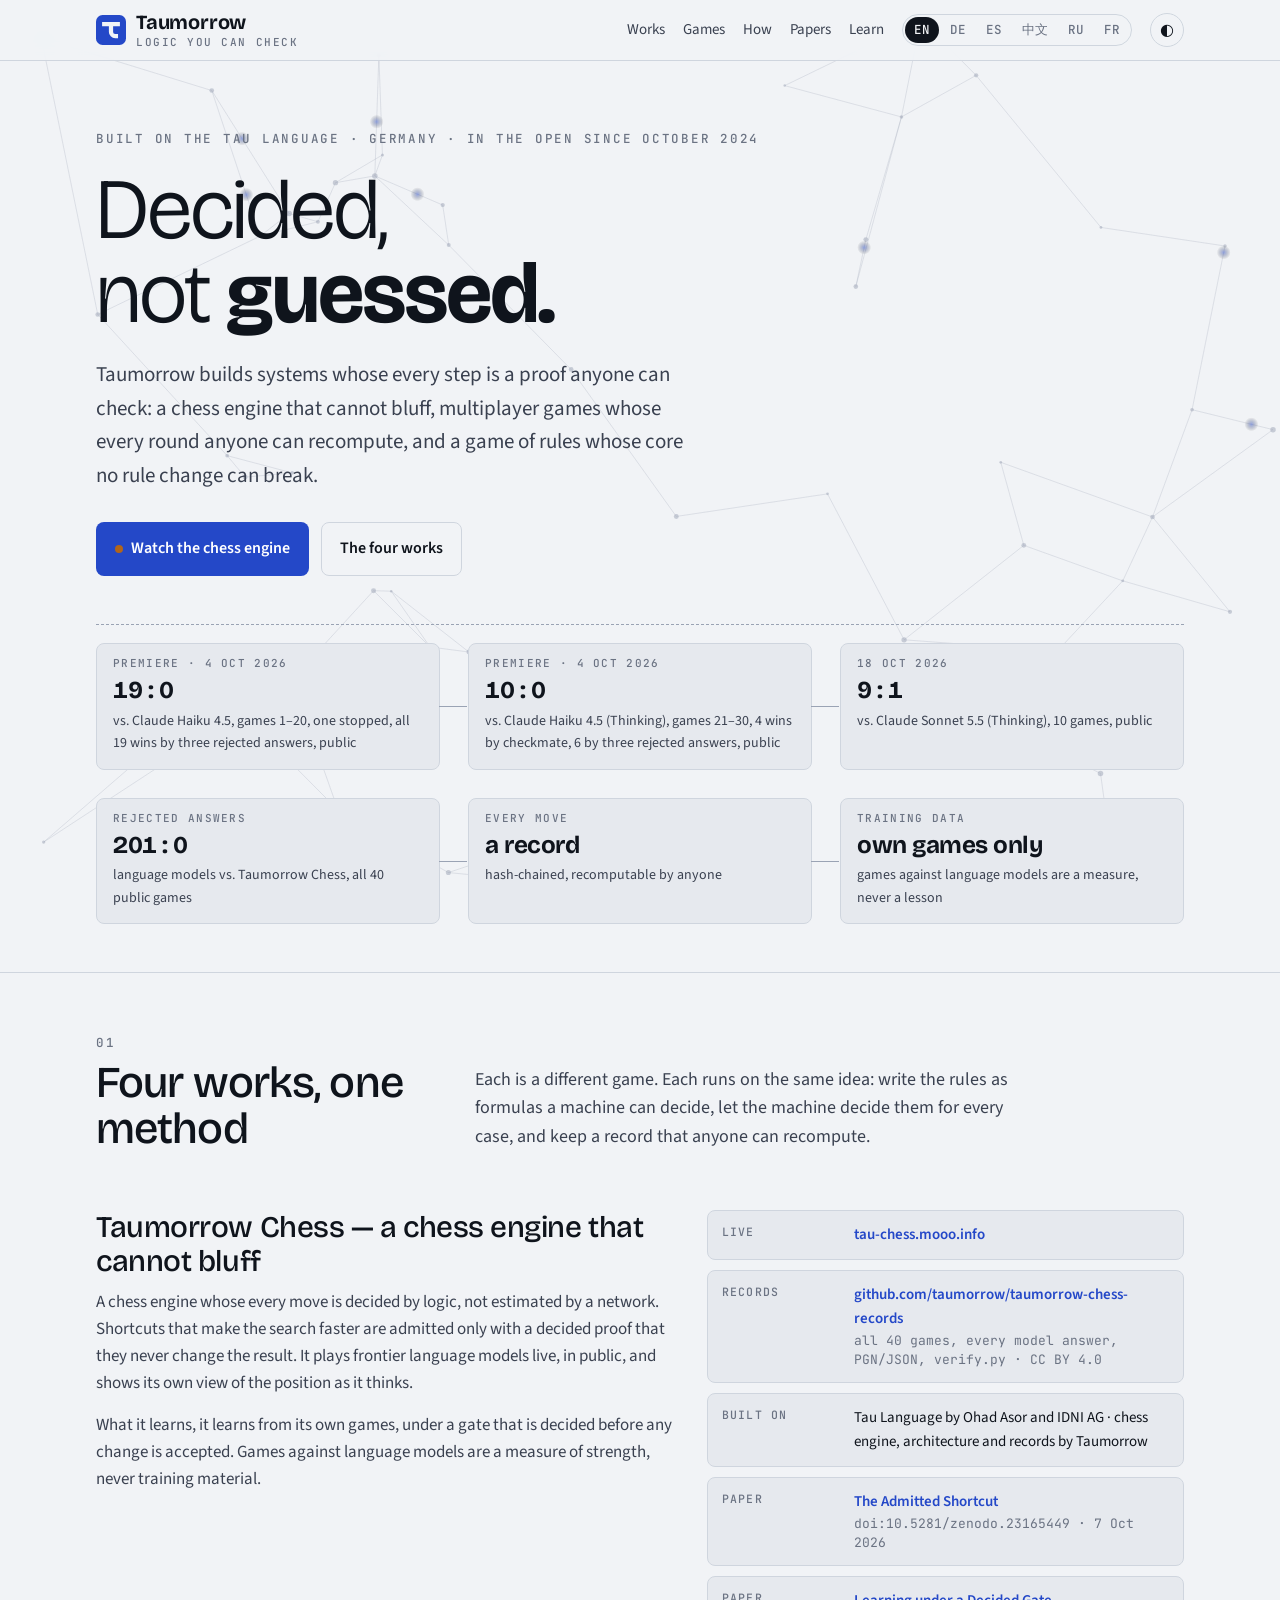
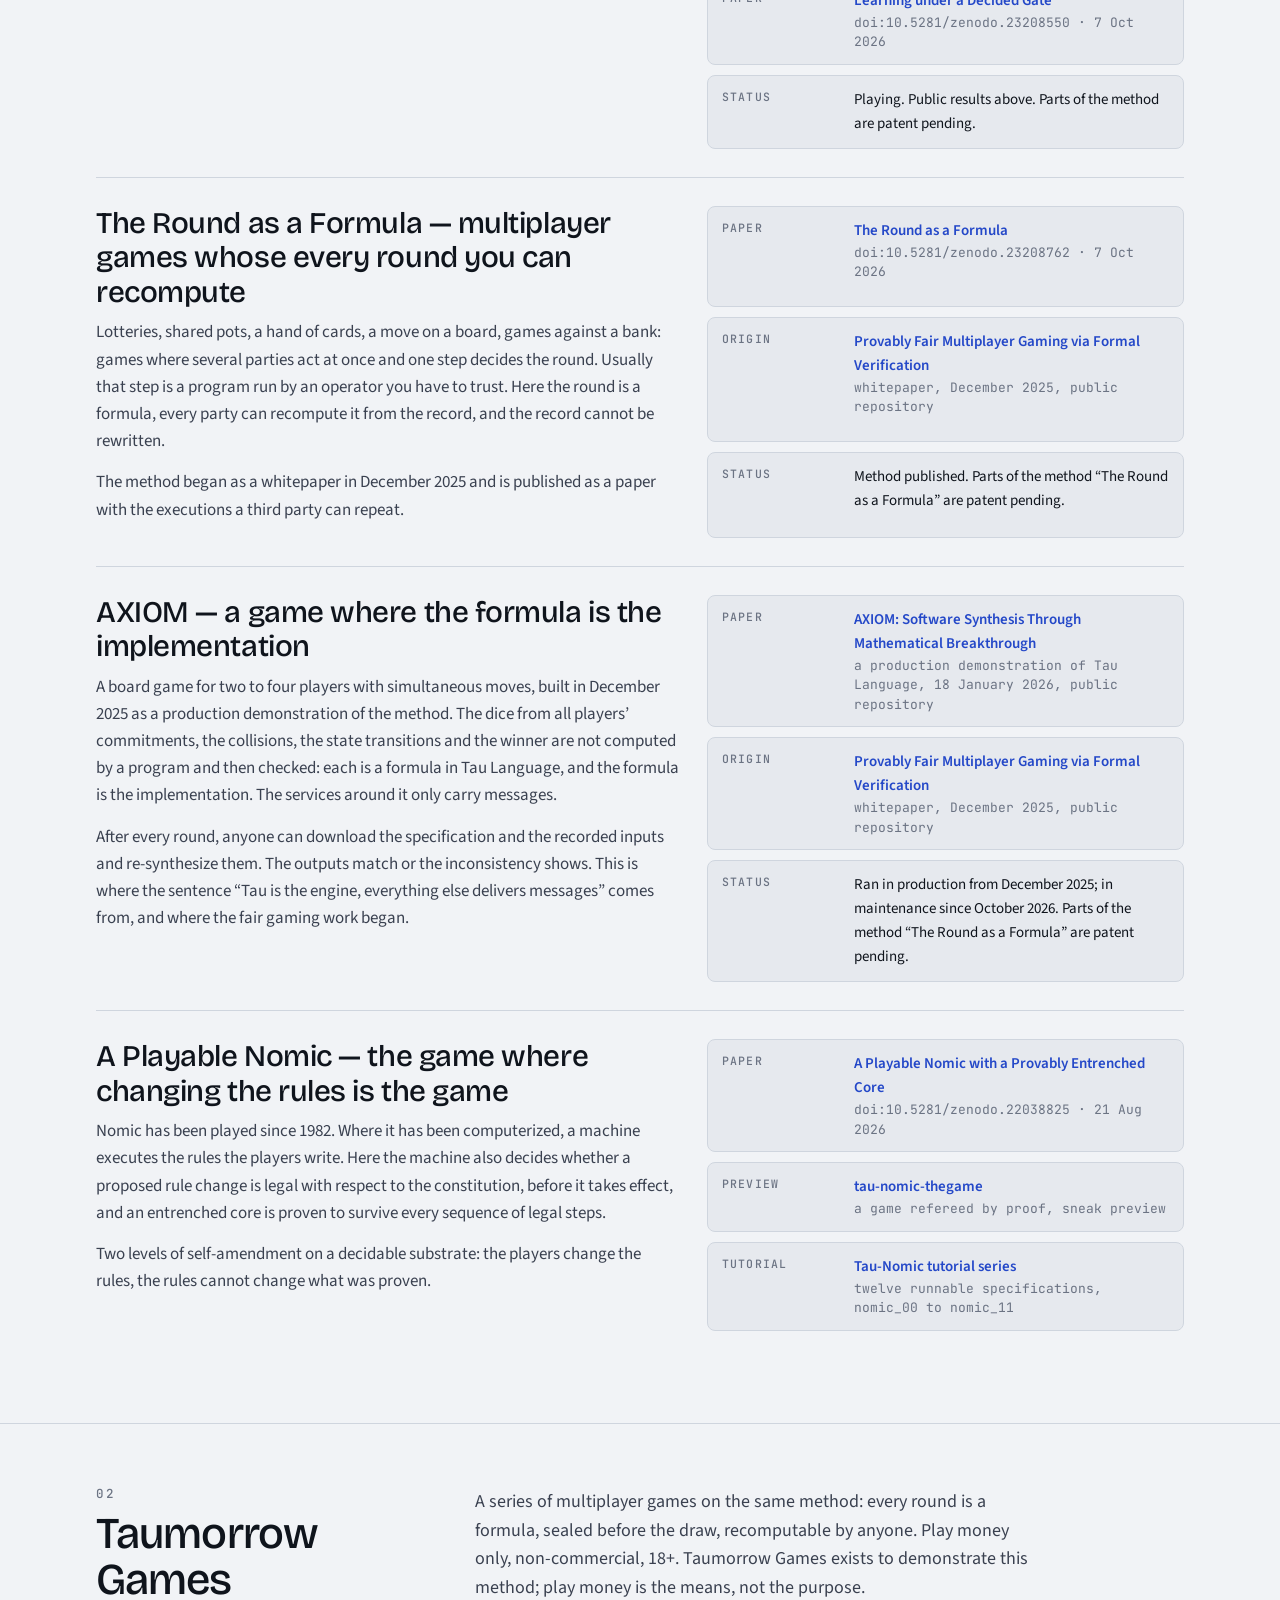
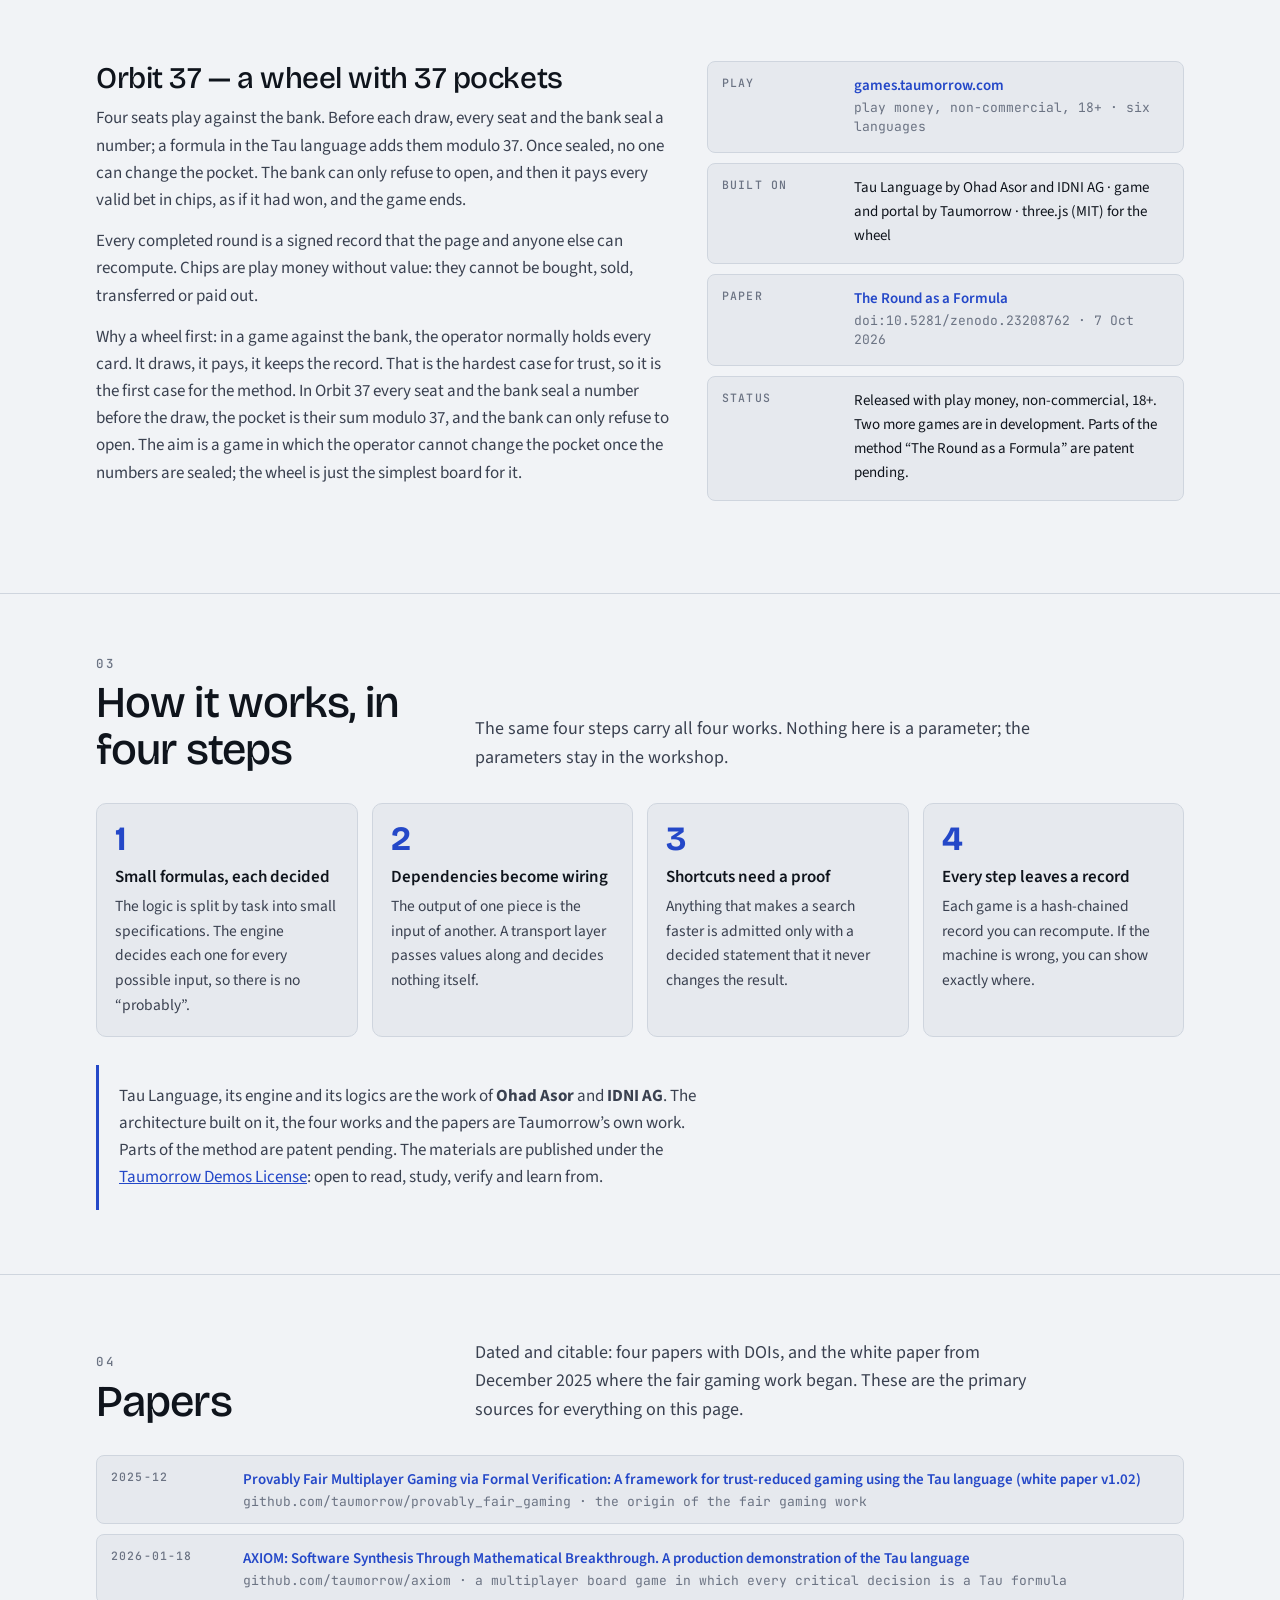
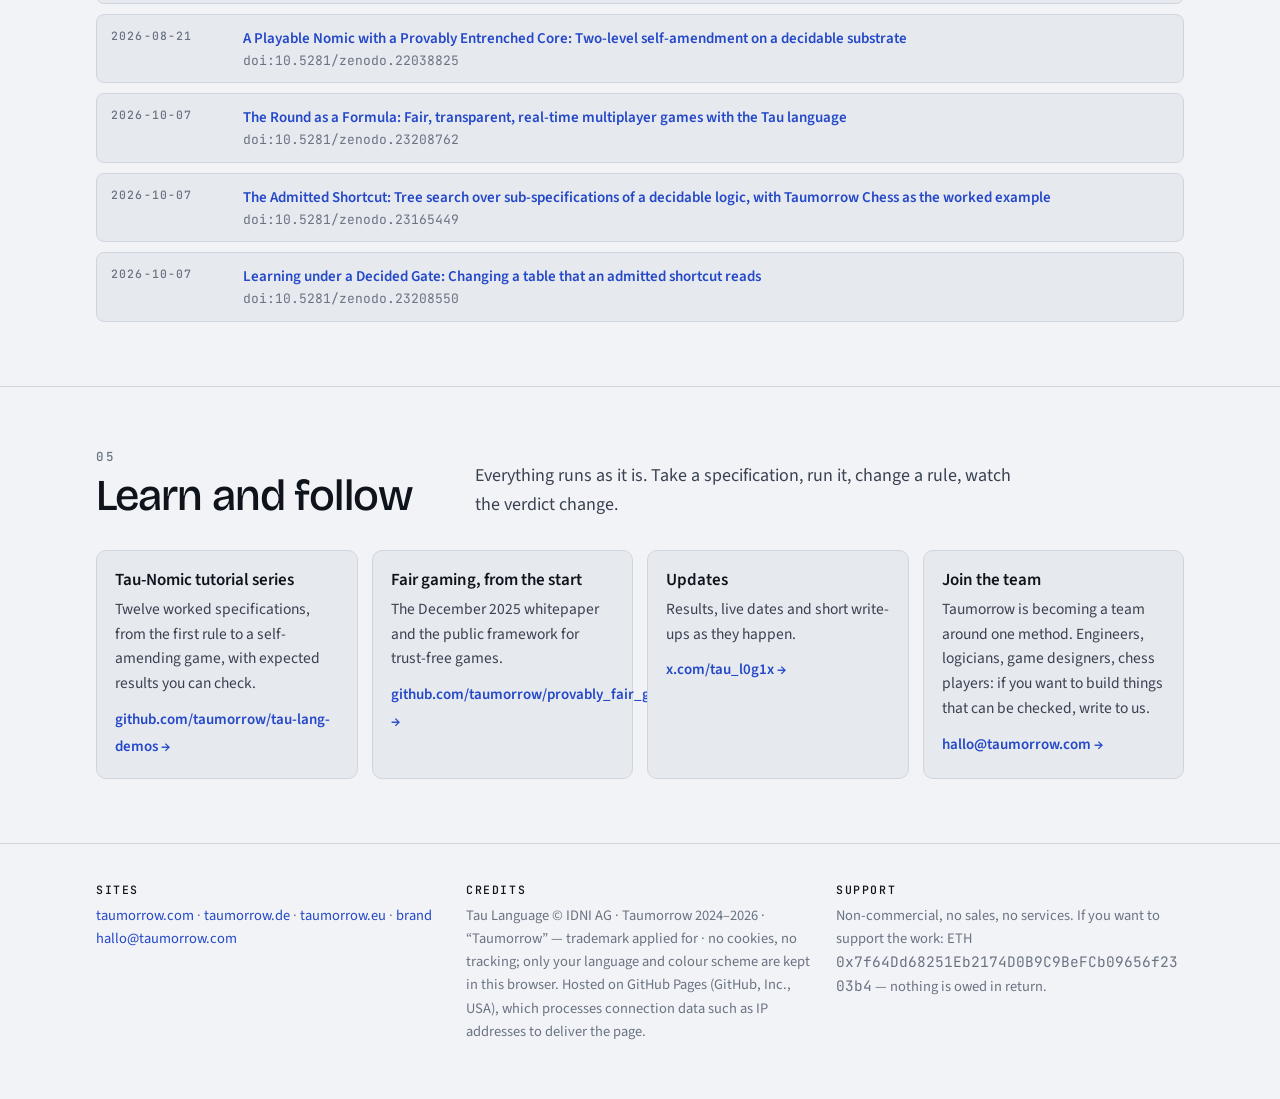
==== commit 219a4878: "Footer: support line (non-commercial, nothing owed in return) in six languages" ====
--- a/index.html
+++ b/index.html
@@ -293,6 +293,7 @@
   <div class="cols">
     <div><h5>Sites</h5><a href="https://taumorrow.com">taumorrow.com</a> · <a href="https://taumorrow.de">taumorrow.de</a> · <a href="https://taumorrow.eu">taumorrow.eu</a> · <a href="/brand/">brand</a><br><a href="mailto:hallo@taumorrow.com">hallo@taumorrow.com</a></div>
     <div><h5>Credits</h5><span>Tau Language © IDNI AG · Taumorrow 2024–2026 · “Taumorrow” — trademark applied for · no cookies, no tracking; only your language and colour scheme are kept in this browser. Hosted on GitHub Pages (GitHub, Inc., USA), which processes connection data such as IP addresses to deliver the page.</span></div>
+    <div><h5>Support</h5><span>Non-commercial, no sales, no services. If you want to support the work: ETH <code class="mono">0x7f64Dd68251Eb2174D0B9C9BeFCb09656f2303b4</code> — nothing is owed in return.</span></div>
   </div>
 </div></footer>
 
--- a/fonts/fonts.css
+++ b/fonts/fonts.css
@@ -25,3 +25,4 @@
 @font-face { font-family: "Noto Sans SC"; src: url("./noto-sans-sc-cjk117.woff2") format("woff2"); font-weight: 400 700; font-style: normal; font-display: swap; unicode-range: U+4e, U+201c-201d, U+3010-3011, U+4e07, U+4e1c, U+4e24, U+4e3e, U+4e48, U+4e50, U+4e5f, U+4e8b-4e8c, U+4ea4, U+4eab-4eac, U+4ecb, U+4ece, U+4ed6, U+4ee3, U+4ef6-4ef7, U+4efb, U+4f20, U+4f55, U+4f7f, U+4fdd, U+505a, U+5143, U+5149, U+514d, U+5171, U+5177, U+518c, U+51fb, U+521b, U+5229, U+522b, U+52a9, U+5305, U+5317, U+534e, U+5355, U+5357, U+535a, U+5373, U+539f, U+53bb, U+53ca, U+53cd, U+53d6, U+53e3, U+53f0, U+5458, U+5546, U+56db, U+573a, U+578b, U+57ce, U+58f0, U+590d, U+5934, U+5973, U+5b57, U+5b8c, U+5b98, U+5bb9, U+5bfc, U+5c06, U+5c11, U+5c31, U+5c55, U+5df2, U+5e03, U+5e38, U+5e76, U+5e94, U+5efa, U+5f71, U+5f97, U+5feb, U+6001, U+603b, U+60f3, U+611f, U+6216, U+624d, U+6253, U+6295, U+6301, U+6392, U+641c, U+652f, U+653e, U+6559, U+6599, U+661f, U+671f, U+672f, U+6761, U+67e5, U+6807, U+6837, U+683c, U+6848, U+6b22, U+6b64, U+6bd4, U+6c14, U+6c34, U+6c42, U+6ca1, U+6d41, U+6d77, U+6d88, U+6e05, U+6e38, U+6e90, U+7136, U+7231, U+7531, U+767e, U+76ee, U+76f4, U+771f, U+7801, U+793a, U+79cd, U+7a0b, U+7a7a, U+7acb, U+7ae0, U+7b2c, U+7b80, U+7ba1, U+7cbe, U+7d22, U+7ea7, U+7ed3, U+7ed9, U+7edf, U+7f16, U+7f6e, U+8001, U+800c, U+8272, U+8282, U+82b1, U+8350, U+88ab, U+88c5, U+897f, U+89c1, U+89c4, U+89e3, U+8a00, U+8ba1, U+8ba4, U+8bae-8bb0, U+8bbe, U+8bc1, U+8bc4, U+8bfb, U+8d28, U+8d39, U+8d77, U+8d85, U+8def, U+8eab, U+8f66, U+8f6c, U+8f7d, U+8fd0, U+9009, U+90ae, U+90fd, U+91cc-91cd, U+91cf, U+95fb, U+9650, U+96c6, U+9891, U+98ce, U+ff1f; }
 @font-face { font-family: "Noto Sans SC"; src: url("./noto-sans-sc-cjk118.woff2") format("woff2"); font-weight: 400 700; font-style: normal; font-display: swap; unicode-range: U+d, U+3e, U+5f, U+7c, U+a0, U+a9, U+4e09-4e0b, U+4e0d-4e0e, U+4e13, U+4e1a, U+4e2a, U+4e3a-4e3b, U+4e4b, U+4e86, U+4e8e, U+4ea7, U+4eba, U+4ee4-4ee5, U+4eec, U+4f1a, U+4f4d, U+4f53, U+4f5c, U+4f60, U+4fe1, U+5165, U+5168, U+516c, U+5173, U+5176, U+5185, U+51fa, U+5206, U+5230, U+5236, U+524d, U+529b, U+52a0-52a1, U+52a8, U+5316, U+533a, U+53cb, U+53d1, U+53ef, U+53f7-53f8, U+5408, U+540c-540e, U+544a, U+548c, U+54c1, U+56de, U+56fd-56fe, U+5728, U+5730, U+5907, U+5916, U+591a, U+5927, U+5929, U+597d, U+5982, U+5b50, U+5b66, U+5b89, U+5b9a, U+5b9e, U+5ba2, U+5bb6, U+5bf9, U+5c0f, U+5de5, U+5e02, U+5e73-5e74, U+5e7f, U+5ea6, U+5f00, U+5f0f, U+5f53, U+5f55, U+5fae, U+5fc3, U+6027, U+606f, U+60a8, U+60c5, U+610f, U+6210-6211, U+6237, U+6240, U+624b, U+6280, U+62a5, U+63a5, U+63a8, U+63d0, U+6536, U+6570, U+6587, U+65b9, U+65e0, U+65f6, U+660e, U+662d, U+662f, U+66f4, U+6700, U+670d, U+672c, U+673a, U+6743, U+6765, U+679c, U+682a, U+6b21, U+6b63, U+6cbb, U+6cd5, U+6ce8, U+6d3b, U+70ed, U+7247-7248, U+7269, U+7279, U+73b0, U+7406, U+751f, U+7528, U+7535, U+767b, U+76f8, U+770b, U+77e5, U+793e, U+79d1, U+7ad9, U+7b49, U+7c7b, U+7cfb, U+7ebf, U+7ecf, U+7f8e, U+8005, U+8054, U+80fd, U+81ea, U+85cf, U+884c, U+8868, U+8981, U+89c6, U+8bba, U+8bdd, U+8bf4, U+8bf7, U+8d44, U+8fc7, U+8fd8-8fd9, U+8fdb, U+901a, U+9053, U+90e8, U+91d1, U+957f, U+95e8, U+95ee, U+95f4, U+9762, U+9875, U+9898, U+9996, U+9ad8, U+ff01, U+ff08-ff09; }
 @font-face { font-family: "Noto Sans SC"; src: url("./noto-sans-sc-cjk119.woff2") format("woff2"); font-weight: 400 700; font-style: normal; font-display: swap; unicode-range: U+20-22, U+27-2a, U+2c-3b, U+3f, U+41-4d, U+4f-5d, U+61-7b, U+7d, U+ab, U+ae, U+b2, U+b7, U+bb, U+df-e5, U+e7-ea, U+ec-ed, U+f1-f4, U+f6, U+f9-fa, U+fc, U+101, U+103, U+113, U+12b, U+148, U+14d, U+16b, U+1ce, U+1d0, U+300-301, U+1ebf, U+1ec7, U+2013-2014, U+2022, U+2027, U+2039-203a, U+2122, U+3001-3002, U+3042, U+3044, U+3046, U+3048, U+304a-3055, U+3057, U+3059-305b, U+305d, U+305f-3061, U+3063-306b, U+306d-3073, U+3075-3076, U+3078-3079, U+307b, U+307e-307f, U+3081-308d, U+308f, U+3092-3093, U+30a1-30a4, U+30a6-30bb, U+30bd, U+30bf-30c1, U+30c3-30c4, U+30c6-30cb, U+30cd-30d7, U+30d9-30e1, U+30e3-30e7, U+30e9-30ed, U+30ef, U+30f3, U+30fb-30fc, U+3127, U+4e00, U+4e2d, U+65b0, U+65e5, U+6708-6709, U+70b9, U+7684, U+7f51, U+ff0c, U+ff0e, U+ff1a; }
+@font-face { font-family: "Noto Sans SC"; src: url("./noto-sans-sc-cjk100.woff2") format("woff2"); font-weight: 400 700; font-style: normal; font-display: swap; unicode-range: U+221a, U+2264, U+2464, U+25a0, U+3008, U+4e10, U+512a, U+5152, U+5201, U+5241, U+5340, U+5352, U+549a, U+54b2, U+54c6, U+54d7, U+54e1, U+5509, U+55c5, U+5618, U+5716, U+576f, U+5784, U+57a2, U+589f, U+5a20, U+5a25, U+5a29, U+5a34, U+5a7f, U+5ad6, U+5b09, U+5b5c, U+5bc7, U+5be6, U+5c27, U+5d2d, U+5dcd, U+5f1b, U+5f37, U+604d, U+6055, U+6073, U+60eb, U+61ff, U+62ce, U+62ed, U+6345, U+6390, U+63b0, U+63b7, U+64ae, U+64c2, U+64d2, U+6556, U+663c, U+667e, U+66d9, U+66f8, U+6756, U+6789, U+689d, U+68f1, U+695e, U+6975, U+6a1f, U+6b0a, U+6b61, U+6b87, U+6c5d, U+6c7e, U+6c92, U+6d31, U+6df9, U+6e0d, U+6e2d, U+6f31, U+6f3e, U+70b3, U+70bd, U+70ca, U+70e8, U+725f, U+733f, U+7396, U+739f, U+7459, U+74a7, U+75a1, U+75f0, U+76cf, U+76d4, U+7729, U+77aa, U+77b0, U+77e3, U+780c, U+78d5, U+7941, U+7977, U+797a, U+79c3, U+7a20, U+7a92, U+7b71, U+7bf1, U+7c9f, U+7eb6, U+7eca, U+7ef7, U+7f07, U+7f09, U+7f15, U+7f81, U+7fb9, U+8038, U+8098, U+80b4, U+8110, U+814b-814c, U+816e, U+818a, U+8205, U+8235, U+828b, U+82a5, U+82b7, U+82d4, U+82db, U+82df, U+8317, U+8338, U+8385-8386, U+83c1, U+83cf, U+8537, U+853b, U+854a, U+8715, U+8783, U+892a, U+8a71, U+8bb3, U+8d2e, U+8d58, U+8dbe, U+8f67, U+8fab, U+8fc4, U+8fe6, U+9023, U+9084, U+9091, U+916a, U+91c9, U+91dc, U+94b3, U+9502, U+9523, U+9551, U+956f, U+960e, U+962a, U+962e, U+9647, U+96f3, U+9739, U+97a0, U+97ed, U+983b, U+985e, U+988a, U+99ac, U+9a6f, U+9a87, U+9a8b, U+9ab7, U+9abc, U+9ac5, U+9e25, U+e608, U+e621, U+ff06, U+ff14-ff16; }
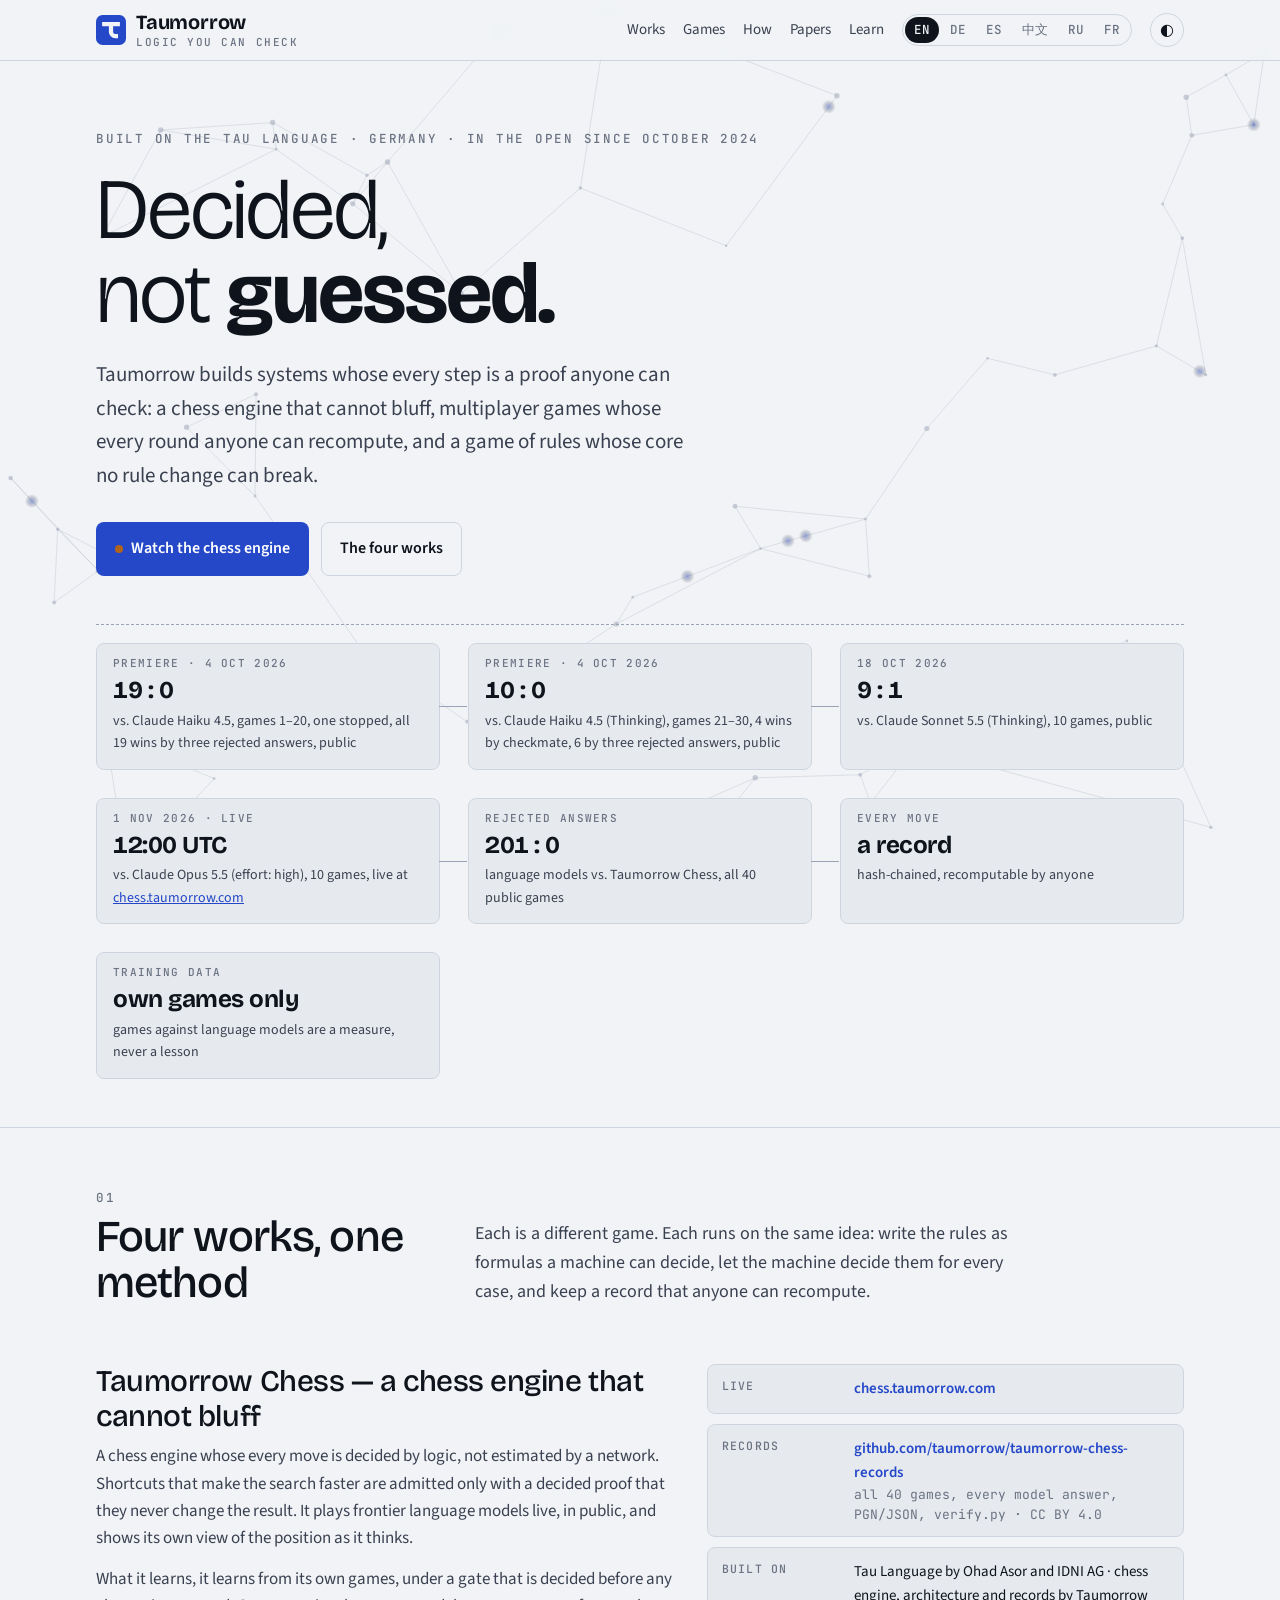
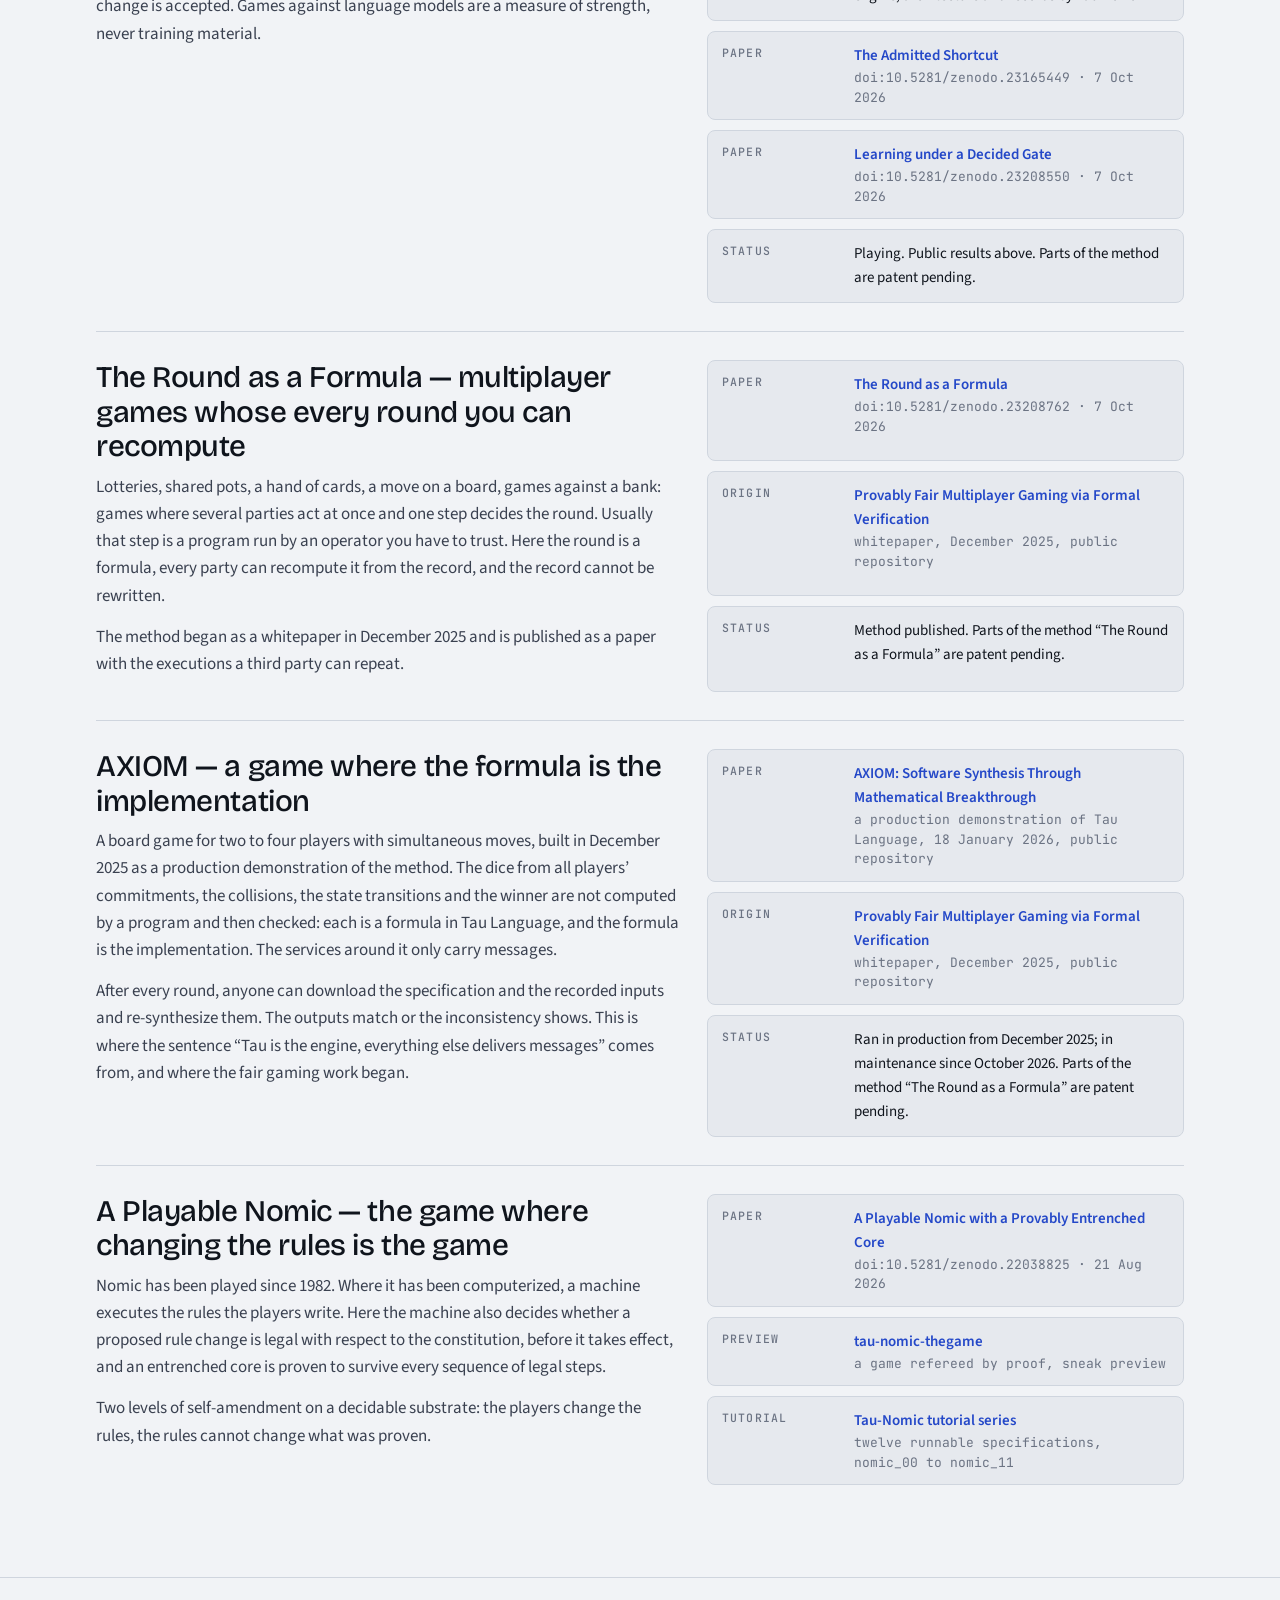
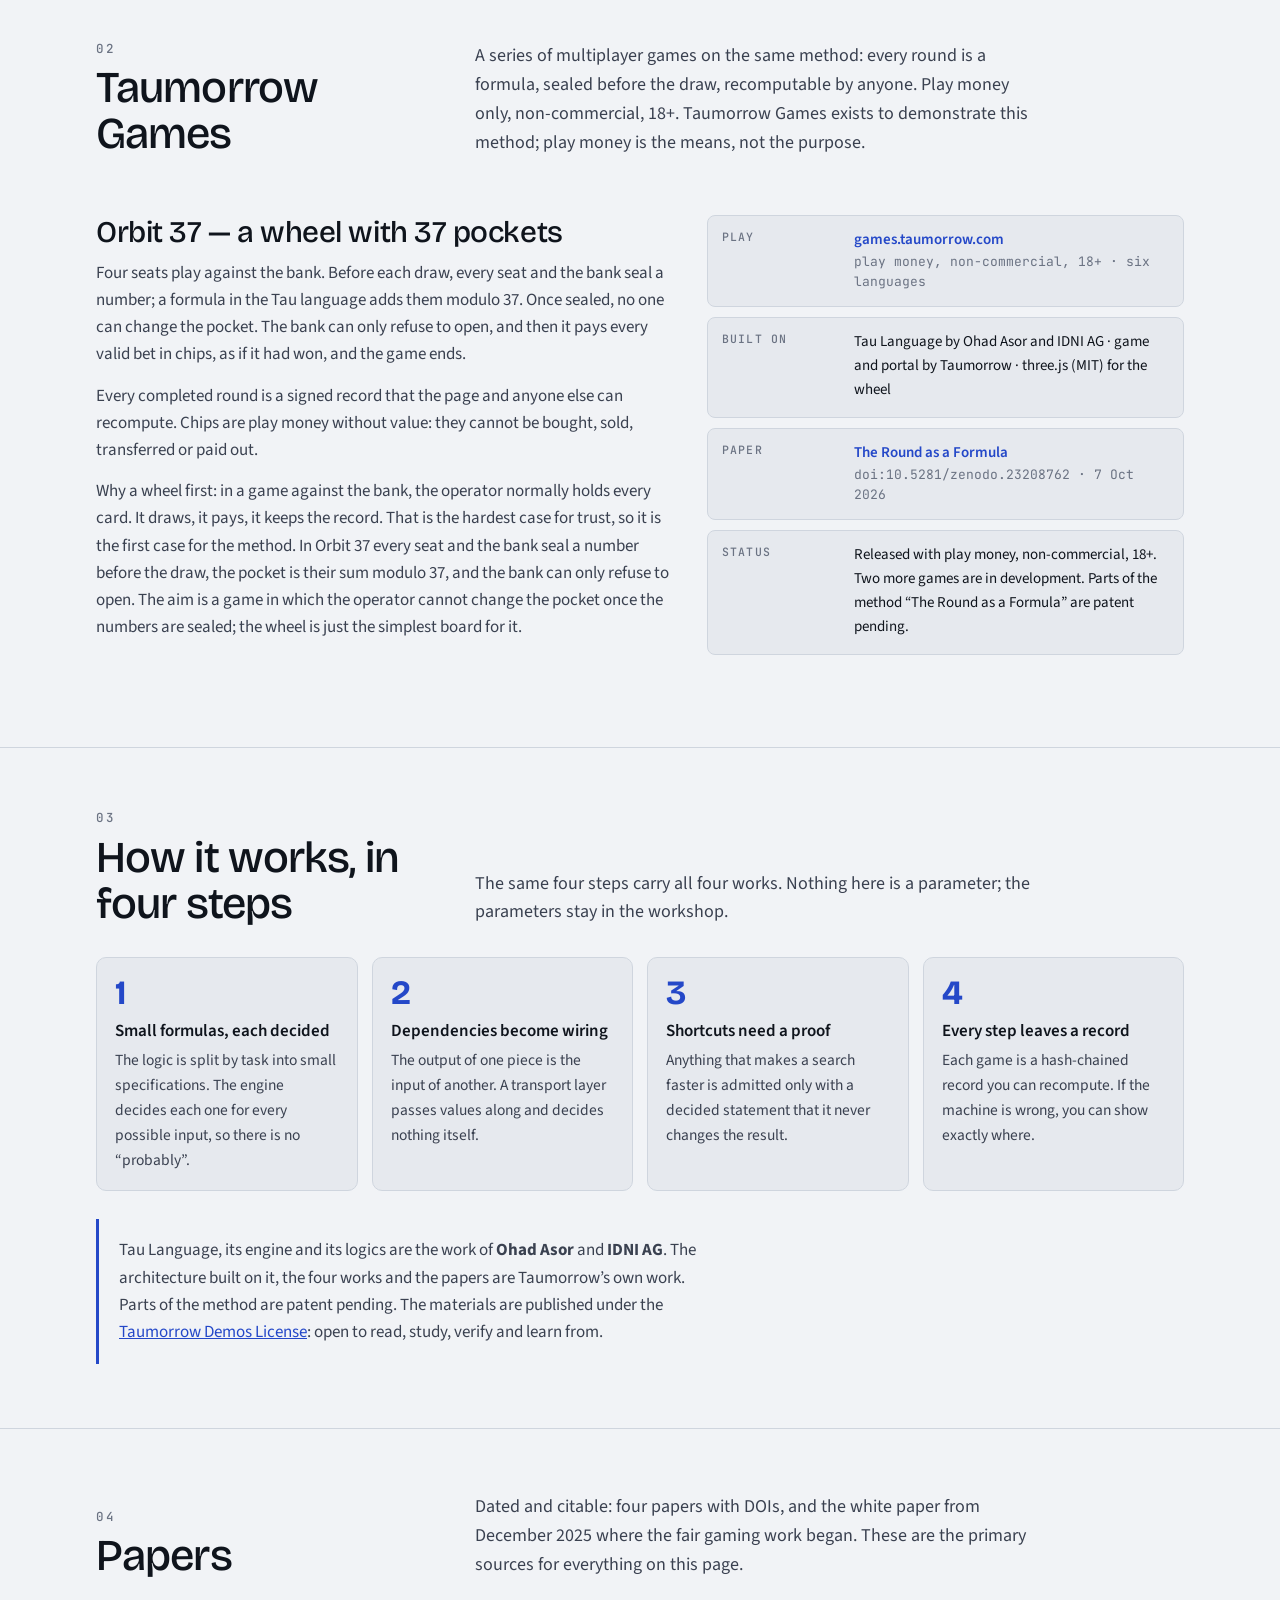
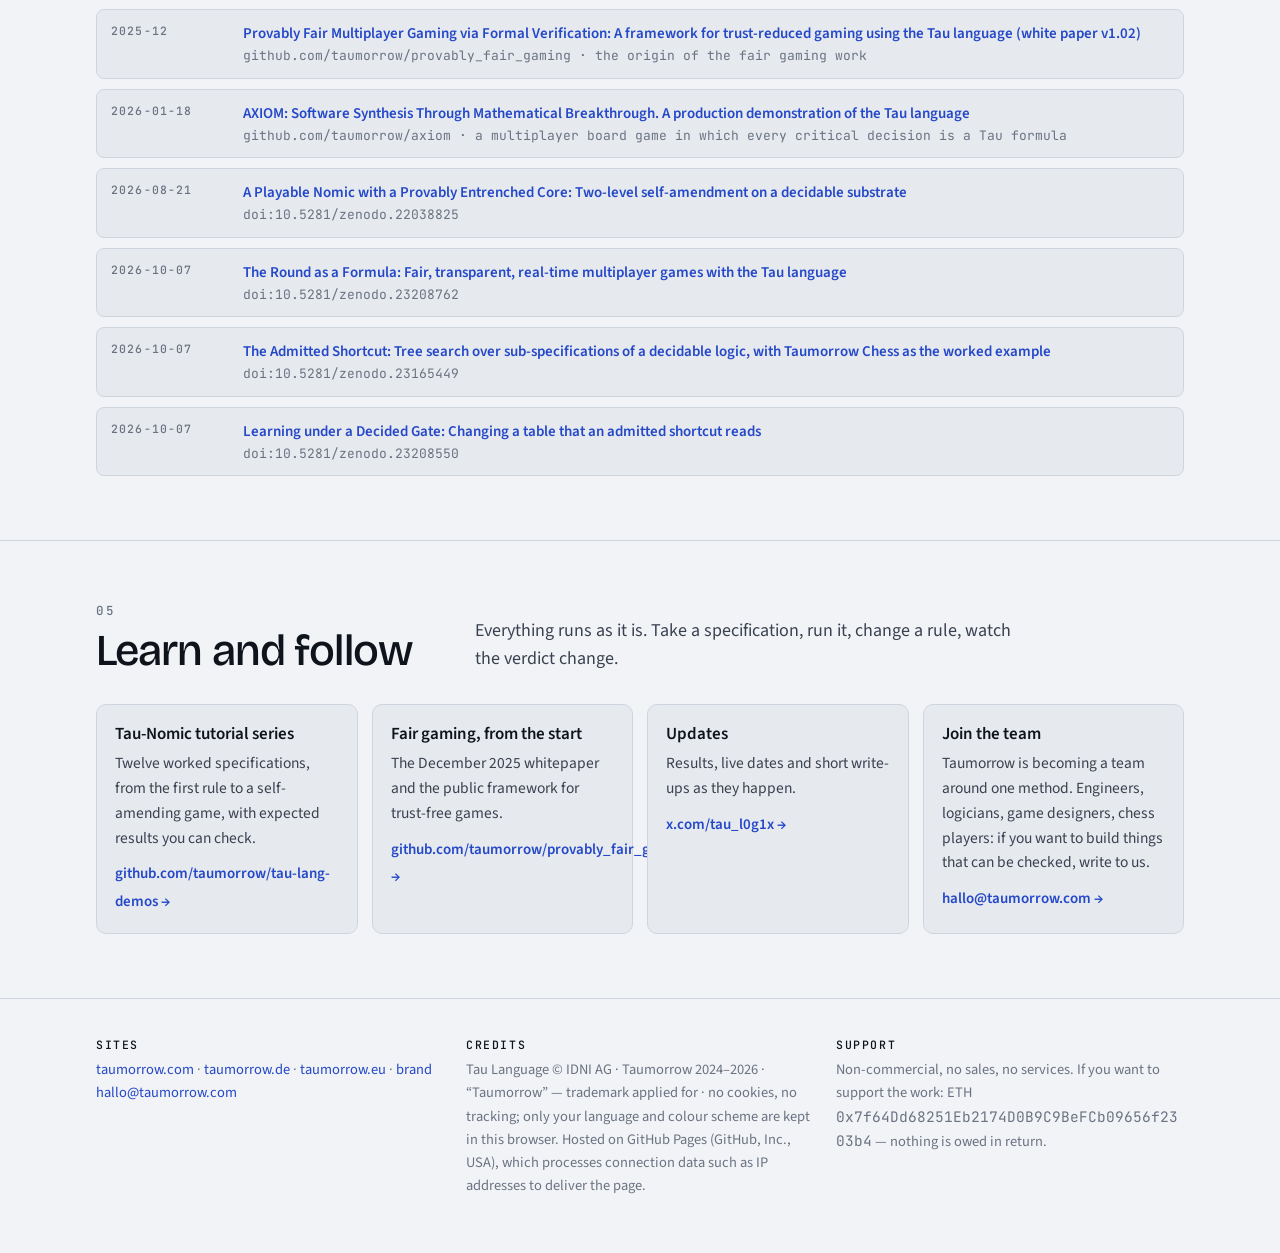
==== commit 8e26b1d5: "Chess link to chess.taumorrow.com; round 3 card (1 Nov 2026, draft) in six languages" ====
--- a/index.html
+++ b/index.html
@@ -172,7 +172,7 @@
   <h1>Decided,<br>not <b>guessed.</b></h1>
   <p class="sub">Taumorrow builds systems whose every step is a proof anyone can check: a chess engine that cannot bluff, multiplayer games whose every round anyone can recompute, and a game of rules whose core no rule change can break.</p>
   <div class="btns">
-    <a class="btn primary" href="https://tau-chess.mooo.info/"><span class="dot" aria-hidden="true"></span><span>Watch the chess engine</span></a>
+    <a class="btn primary" href="https://chess.taumorrow.com/"><span class="dot" aria-hidden="true"></span><span>Watch the chess engine</span></a>
     <a class="btn ghost" href="#works">The four works</a>
   </div>
   <div class="chain" aria-label="Record">
@@ -180,6 +180,7 @@
       <div class="link"><p class="k">Premiere · 4 Oct 2026</p><p class="v">19 : 0</p><p class="d">vs. Claude Haiku 4.5, games 1–20, one stopped, all 19 wins by three rejected answers, public</p></div>
       <div class="link"><p class="k">Premiere · 4 Oct 2026</p><p class="v">10 : 0</p><p class="d">vs. Claude Haiku 4.5 (Thinking), games 21–30, 4 wins by checkmate, 6 by three rejected answers, public</p></div>
       <div class="link"><p class="k">18 Oct 2026</p><p class="v">9 : 1</p><p class="d">vs. Claude Sonnet 5.5 (Thinking), 10 games, public</p></div>
+      <div class="link"><p class="k">1 Nov 2026 · live</p><p class="v">12:00 UTC</p><p class="d">vs. Claude Opus 5.5 (effort: high), 10 games, live at <a href="https://chess.taumorrow.com/">chess.taumorrow.com</a></p></div>
       <div class="link"><p class="k">Rejected answers</p><p class="v">201 : 0</p><p class="d">language models vs. Taumorrow Chess, all 40 public games</p></div>
       <div class="link"><p class="k">Every move</p><p class="v">a record</p><p class="d">hash-chained, recomputable by anyone</p></div>
       <div class="link"><p class="k">Training data</p><p class="v">own games only</p><p class="d">games against language models are a measure, never a lesson</p></div>
@@ -195,7 +196,7 @@
       <p>A chess engine whose every move is decided by logic, not estimated by a network. Shortcuts that make the search faster are admitted only with a decided proof that they never change the result. It plays frontier language models live, in public, and shows its own view of the position as it thinks.</p>
       <p>What it learns, it learns from its own games, under a gate that is decided before any change is accepted. Games against language models are a measure of strength, never training material.</p></div>
     <ul class="facts">
-      <li><span class="k">Live</span><span class="v"><a href="https://tau-chess.mooo.info/">tau-chess.mooo.info</a></span></li>
+      <li><span class="k">Live</span><span class="v"><a href="https://chess.taumorrow.com/">chess.taumorrow.com</a></span></li>
       <li><span class="k">Records</span><span class="v"><a href="https://github.com/taumorrow/taumorrow-chess-records">github.com/taumorrow/taumorrow-chess-records</a><span class="doi">all 40 games, every model answer, PGN/JSON, verify.py · CC BY 4.0</span></span></li>
       <li><span class="k">Built on</span><span class="v">Tau Language by Ohad Asor and IDNI AG · chess engine, architecture and records by Taumorrow</span></li>
       <li><span class="k">Paper</span><span class="v"><a href="https://doi.org/10.5281/zenodo.23165449">The Admitted Shortcut</a><span class="doi">doi:10.5281/zenodo.23165449 · 7 Oct 2026</span></span></li>
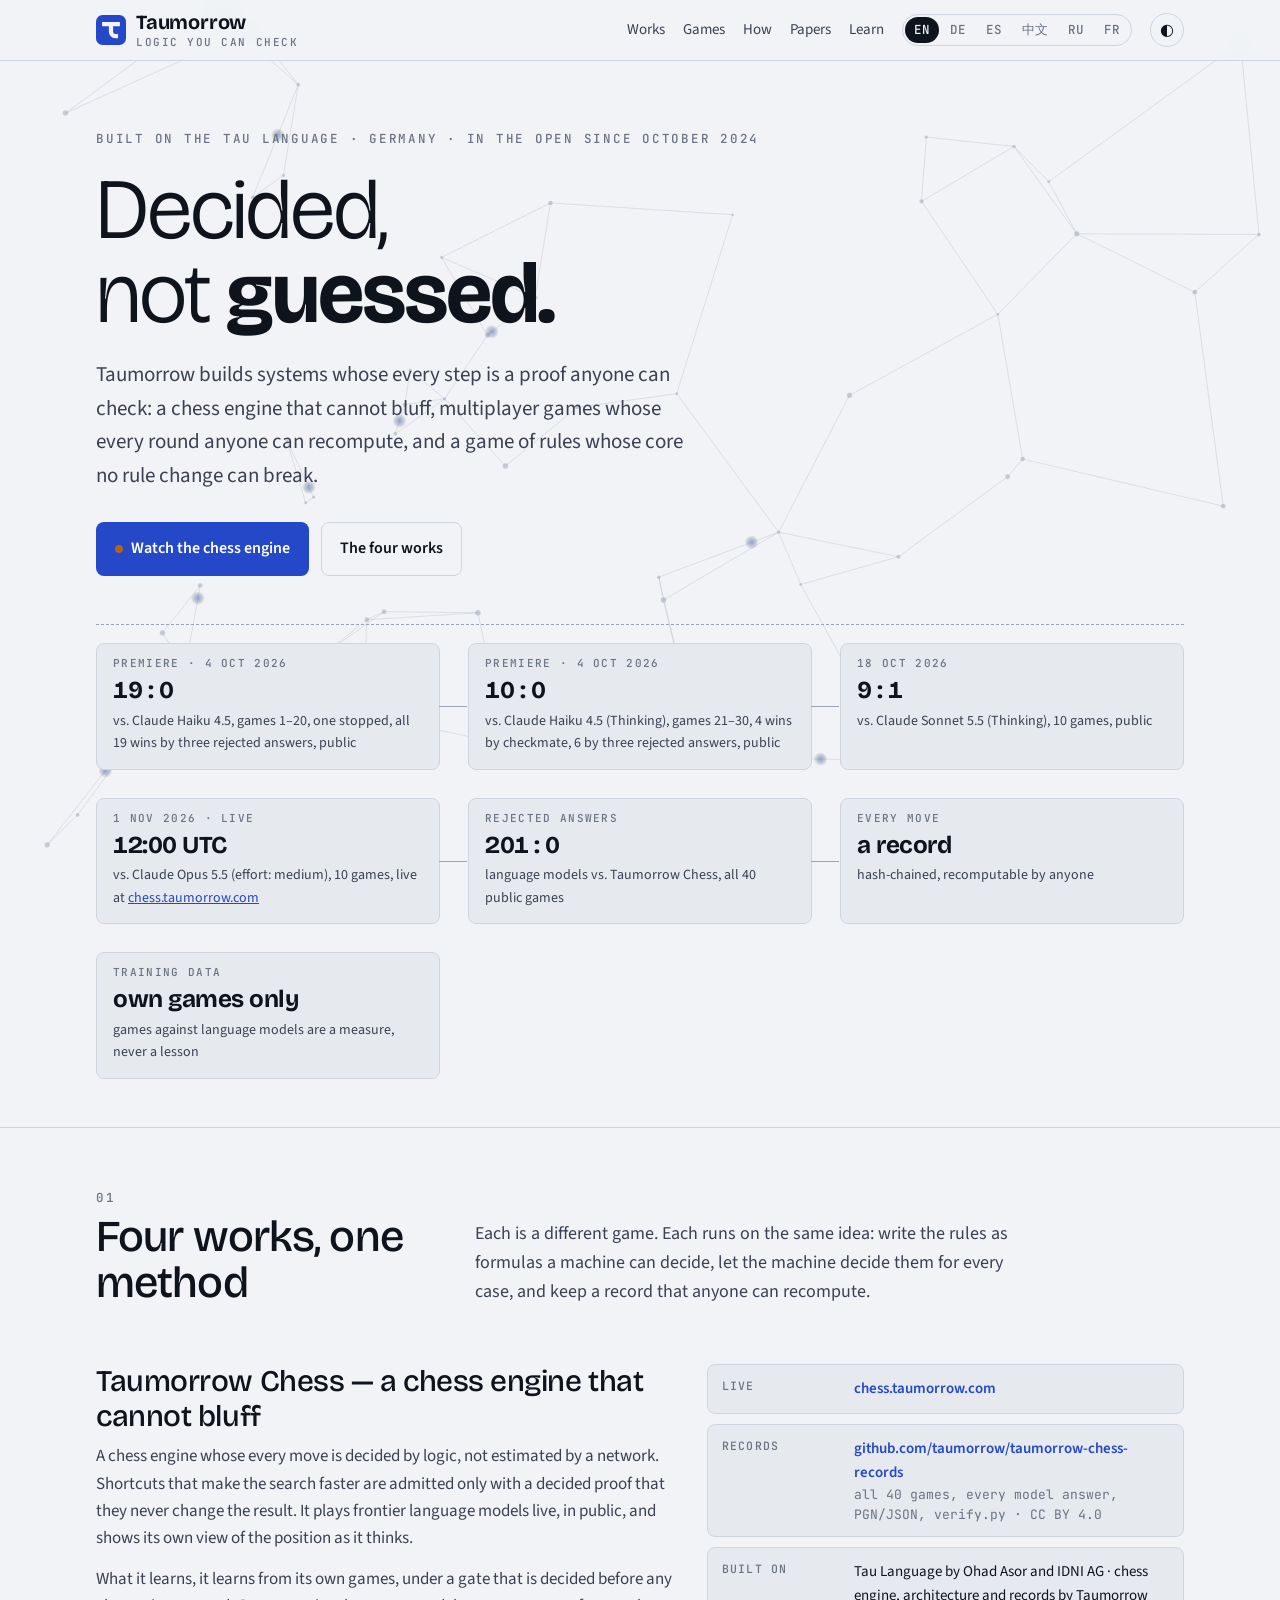
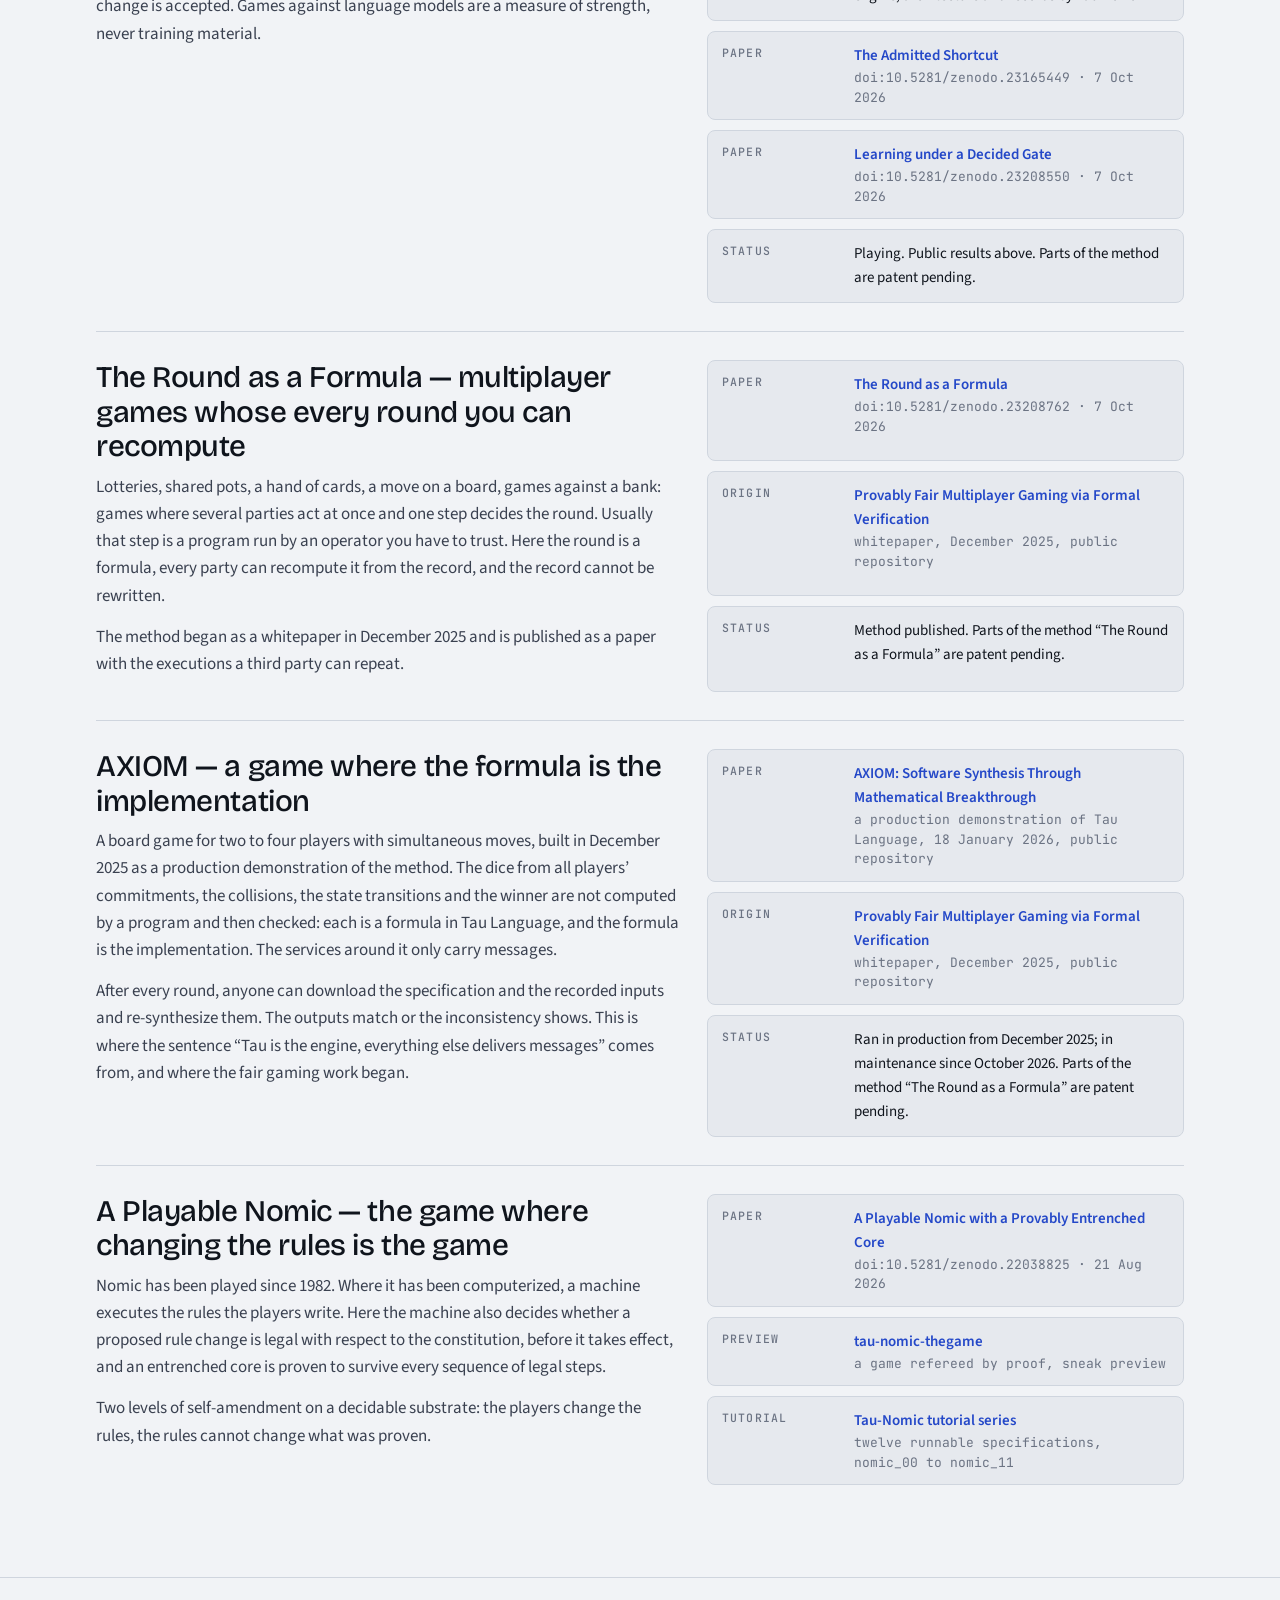
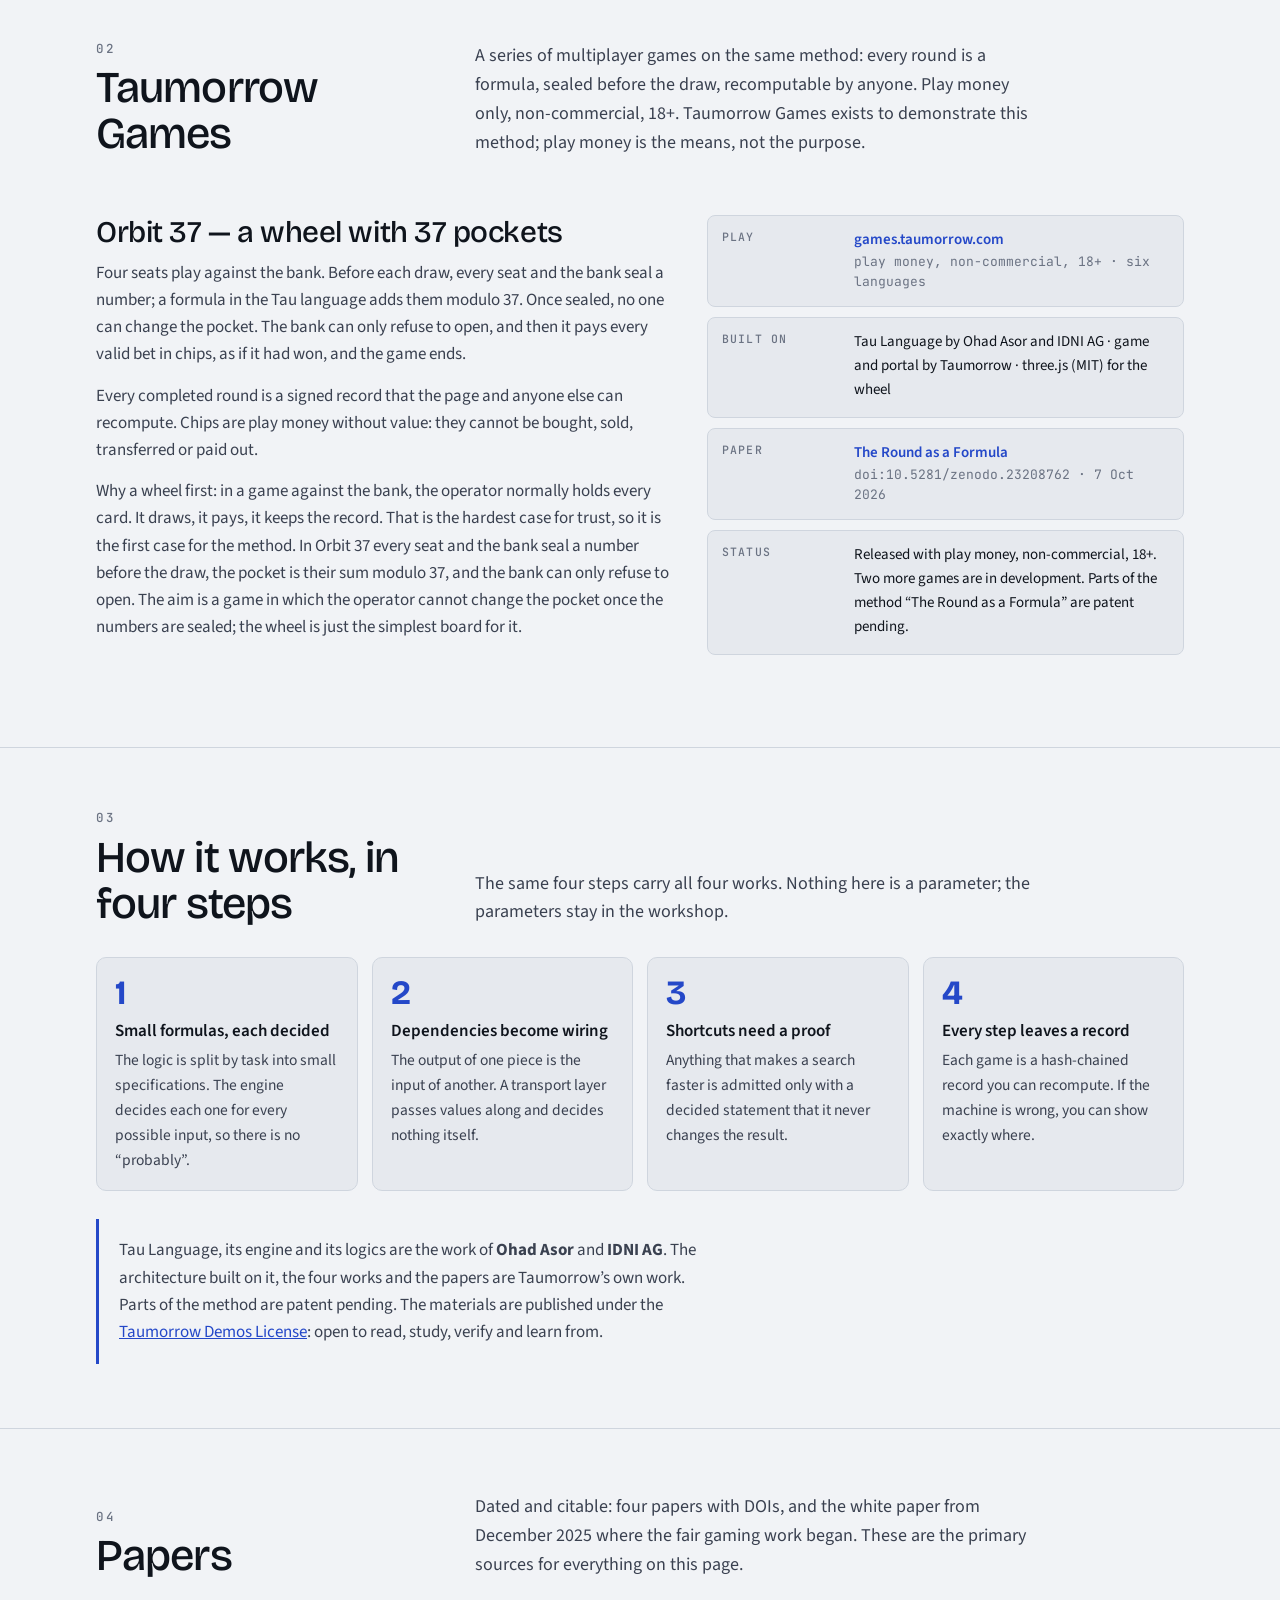
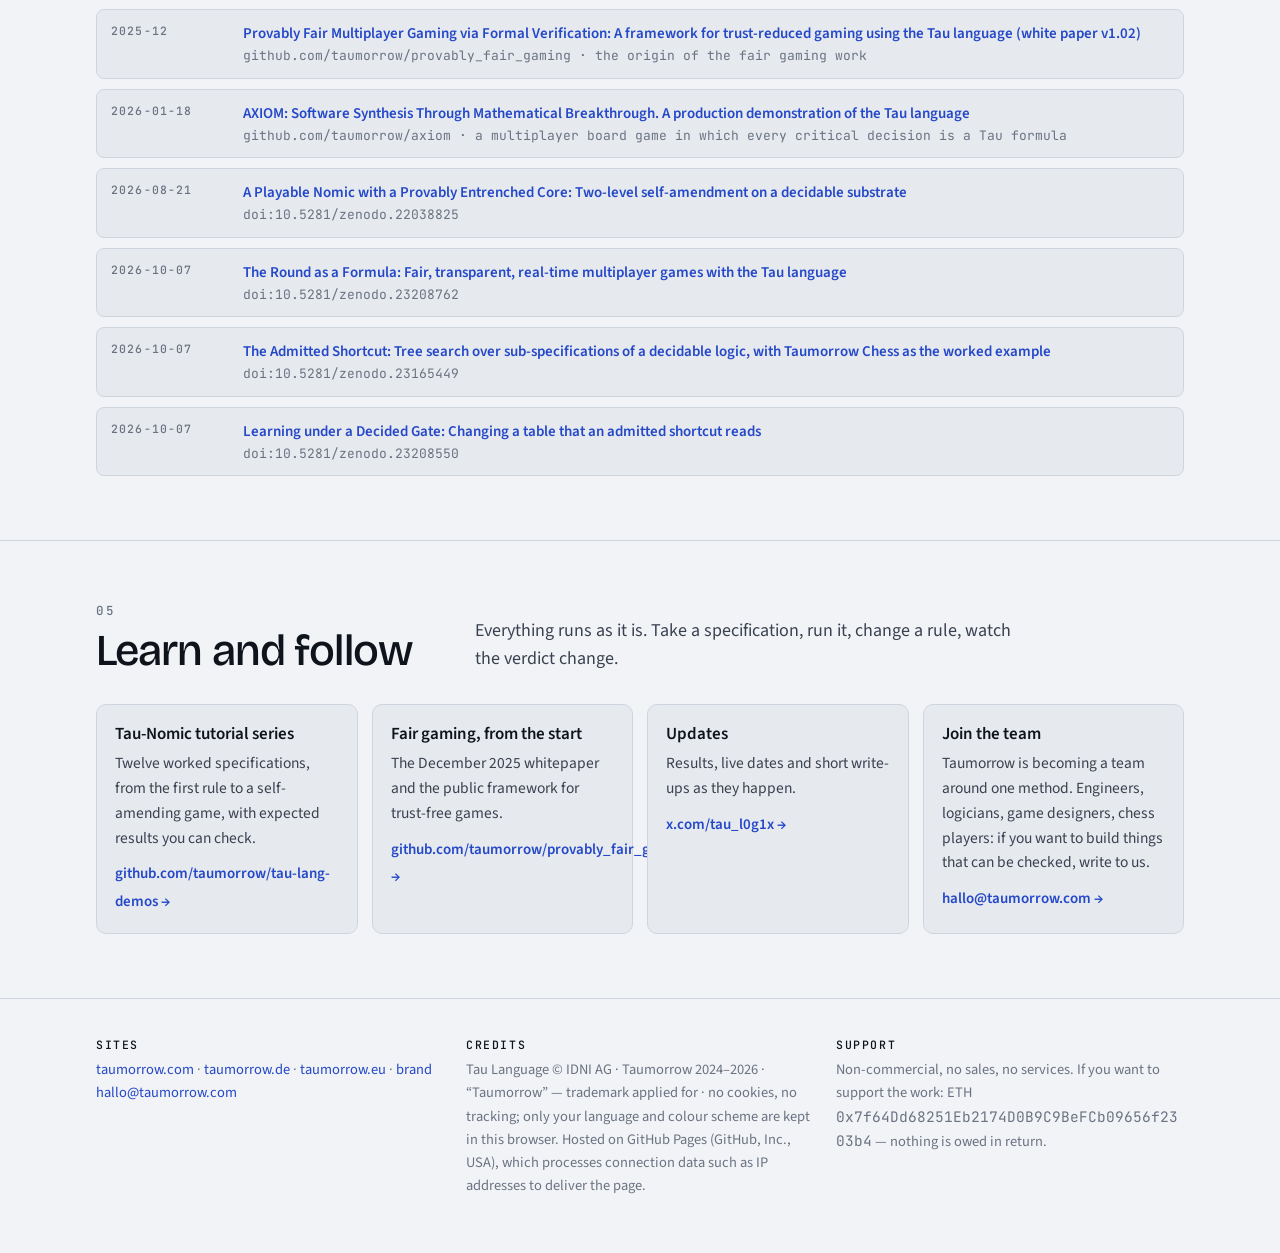
==== commit 1a2c6685: "Runde 3 Karte: effort medium" ====
--- a/index.html
+++ b/index.html
@@ -180,7 +180,7 @@
       <div class="link"><p class="k">Premiere · 4 Oct 2026</p><p class="v">19 : 0</p><p class="d">vs. Claude Haiku 4.5, games 1–20, one stopped, all 19 wins by three rejected answers, public</p></div>
       <div class="link"><p class="k">Premiere · 4 Oct 2026</p><p class="v">10 : 0</p><p class="d">vs. Claude Haiku 4.5 (Thinking), games 21–30, 4 wins by checkmate, 6 by three rejected answers, public</p></div>
       <div class="link"><p class="k">18 Oct 2026</p><p class="v">9 : 1</p><p class="d">vs. Claude Sonnet 5.5 (Thinking), 10 games, public</p></div>
-      <div class="link"><p class="k">1 Nov 2026 · live</p><p class="v">12:00 UTC</p><p class="d">vs. Claude Opus 5.5 (effort: high), 10 games, live at <a href="https://chess.taumorrow.com/">chess.taumorrow.com</a></p></div>
+      <div class="link"><p class="k">1 Nov 2026 · live</p><p class="v">12:00 UTC</p><p class="d">vs. Claude Opus 5.5 (effort: medium), 10 games, live at <a href="https://chess.taumorrow.com/">chess.taumorrow.com</a></p></div>
       <div class="link"><p class="k">Rejected answers</p><p class="v">201 : 0</p><p class="d">language models vs. Taumorrow Chess, all 40 public games</p></div>
       <div class="link"><p class="k">Every move</p><p class="v">a record</p><p class="d">hash-chained, recomputable by anyone</p></div>
       <div class="link"><p class="k">Training data</p><p class="v">own games only</p><p class="d">games against language models are a measure, never a lesson</p></div>
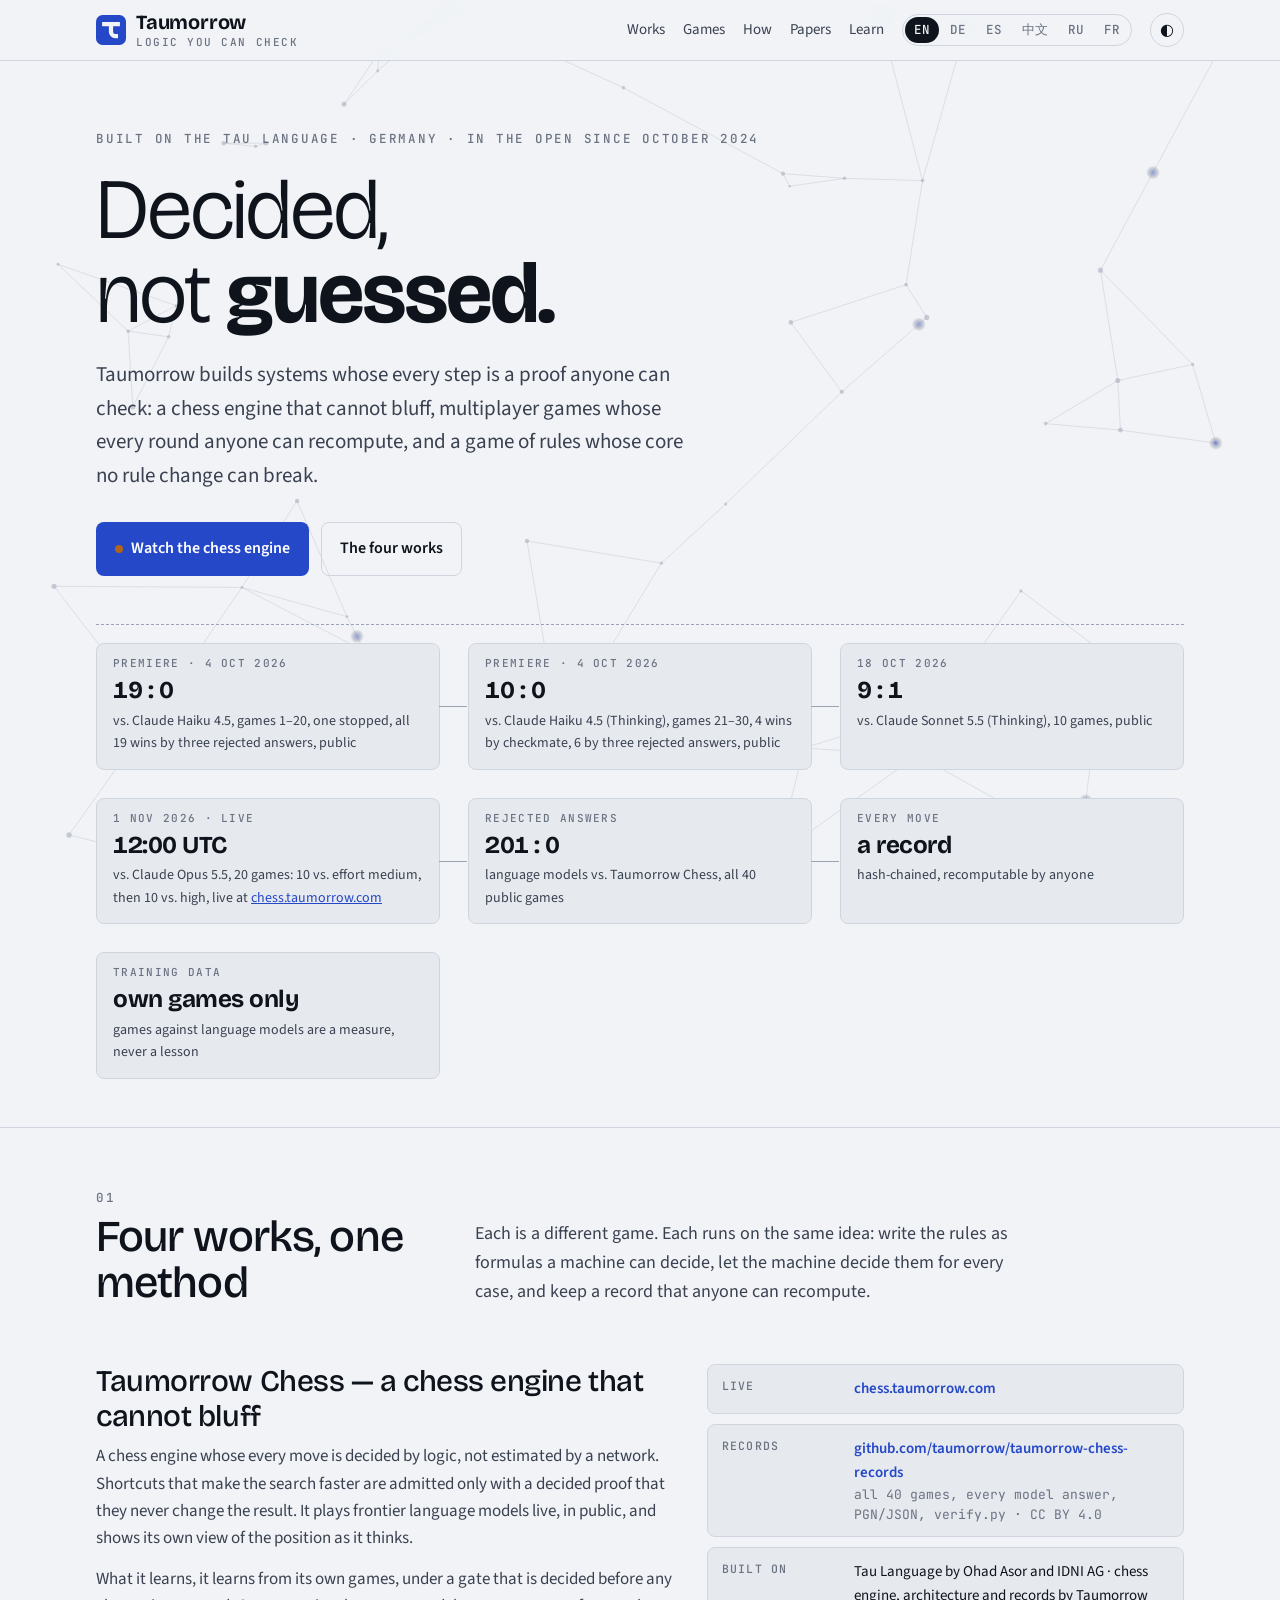
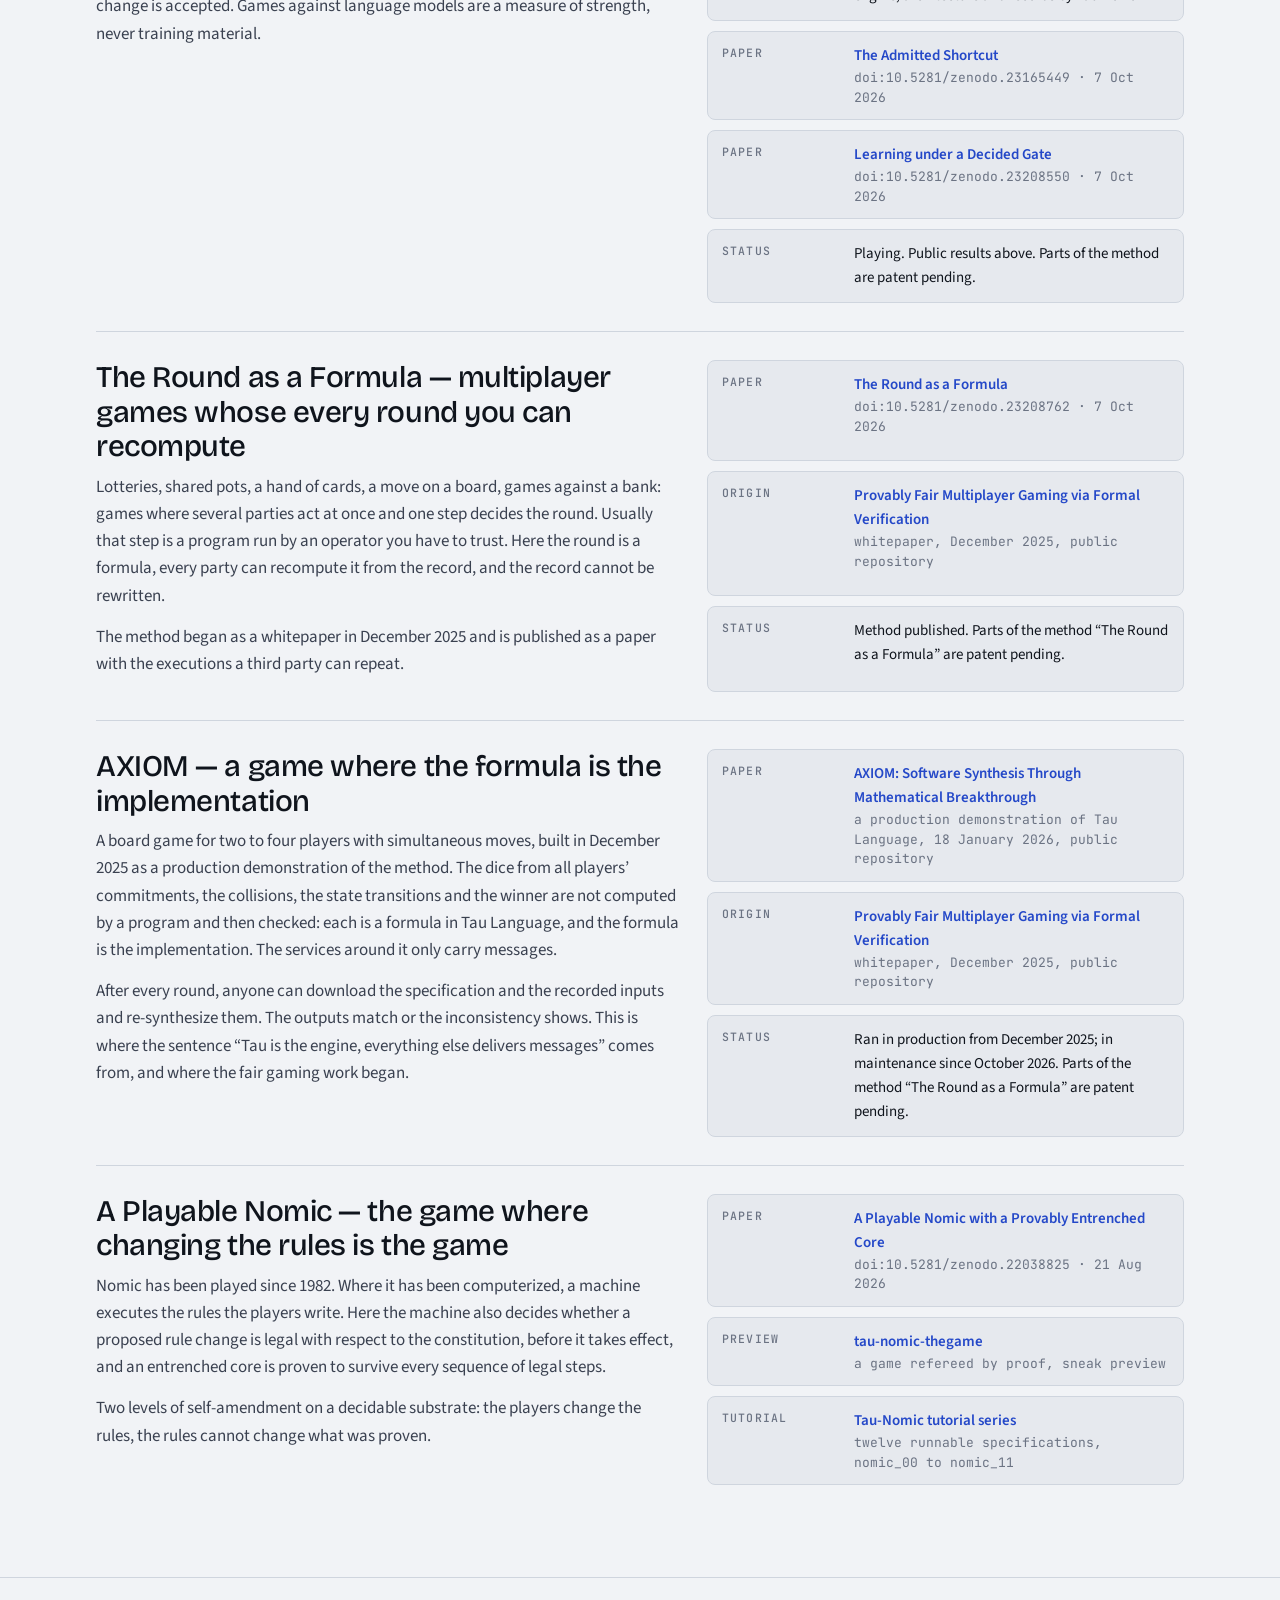
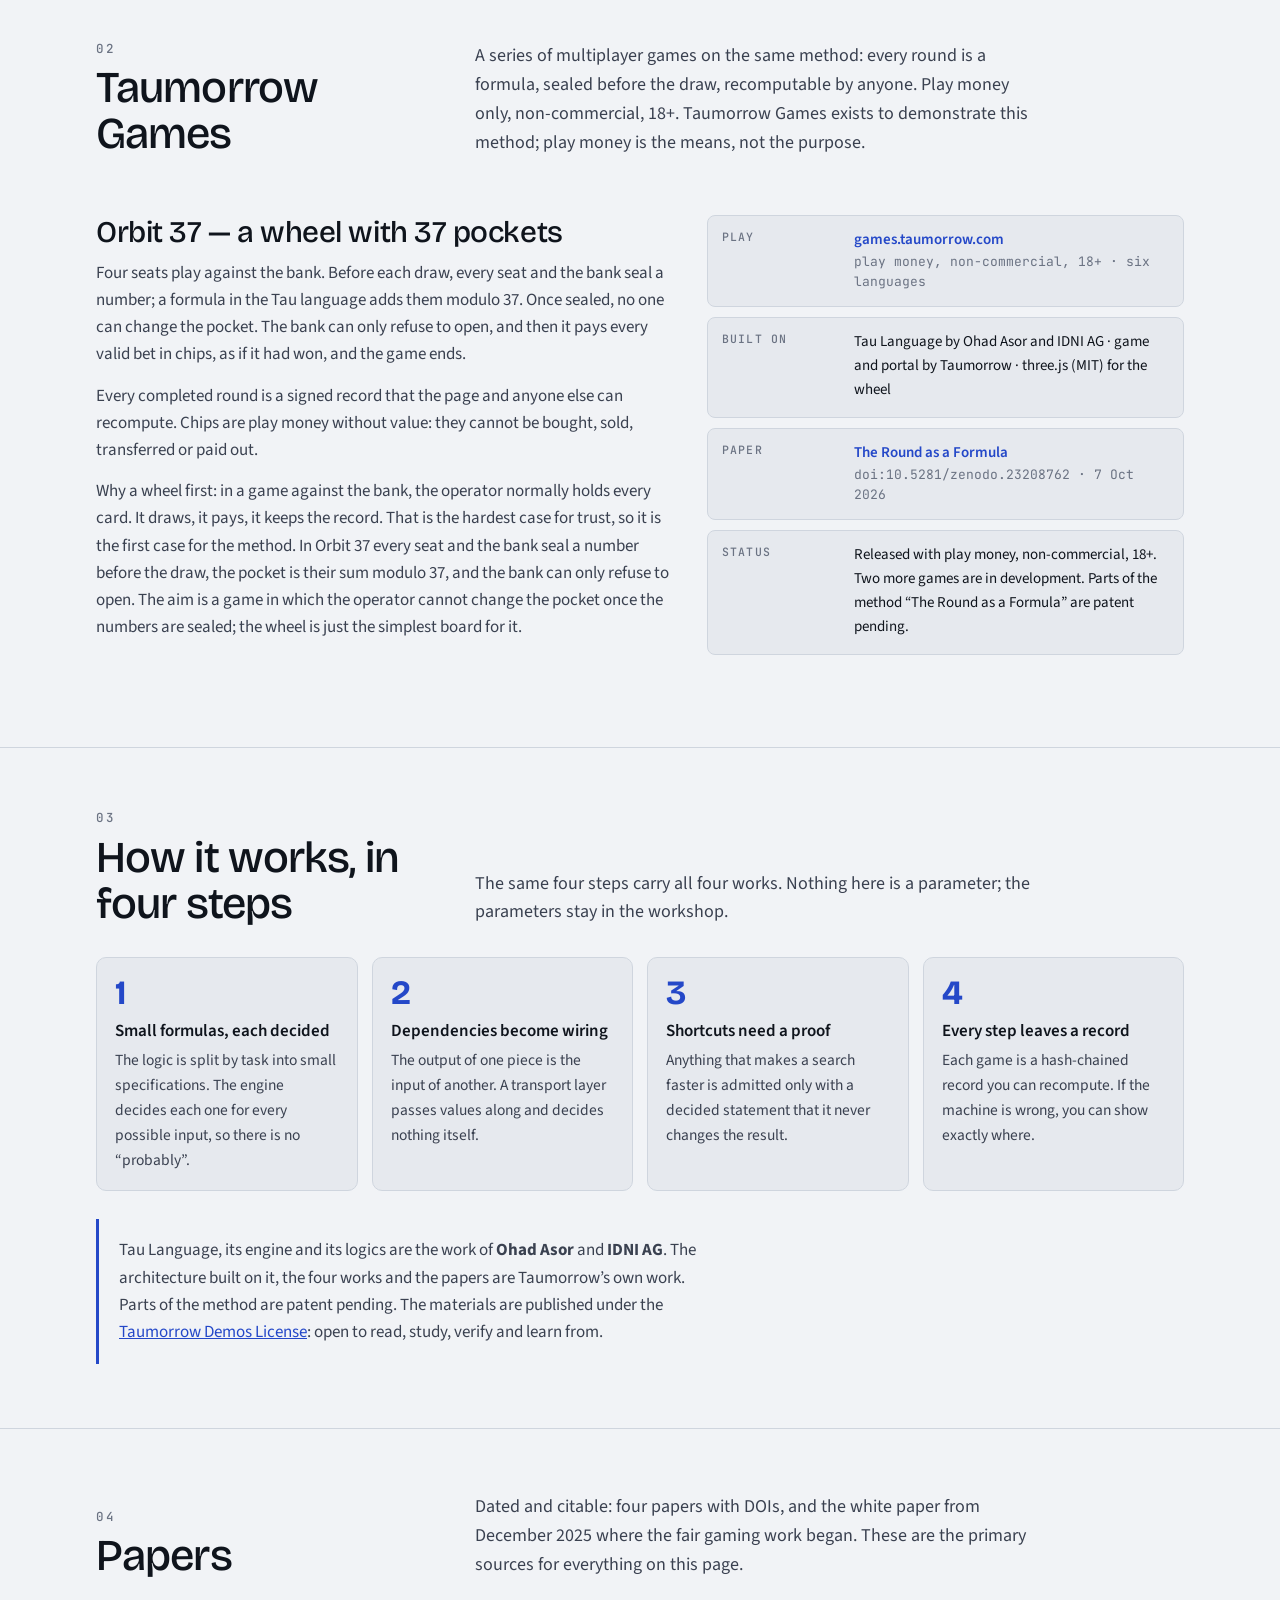
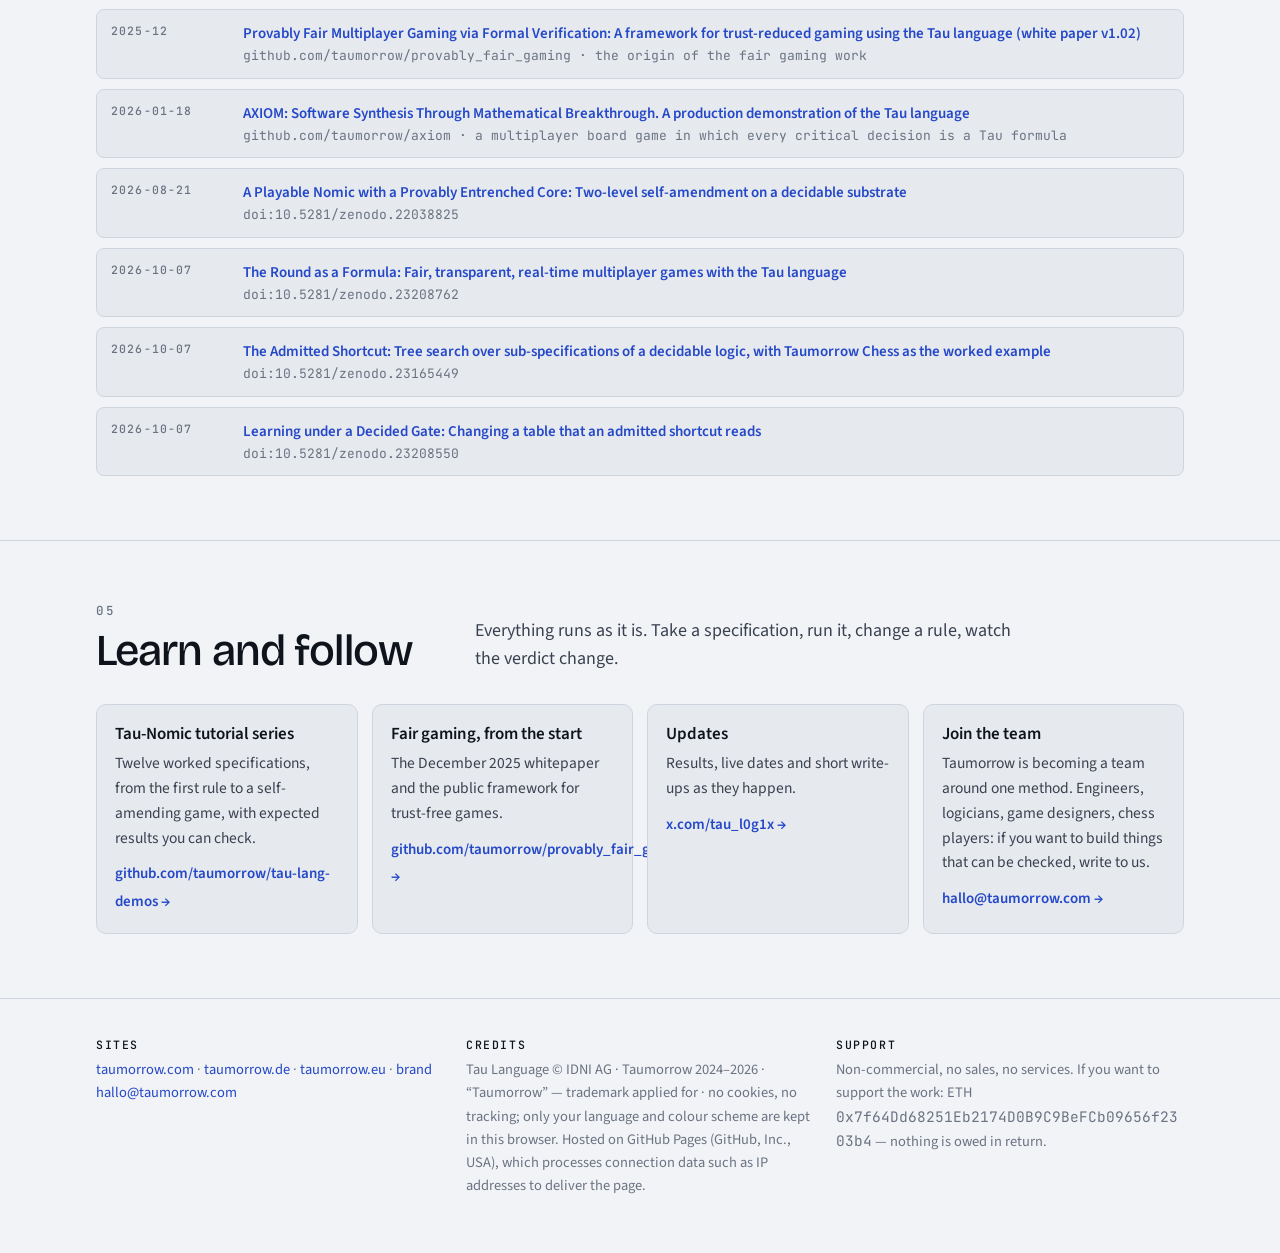
==== commit aa06f7c3: "Runde 3 Karte: 20 Partien, 10 gegen effort medium, dann 10 gegen high - chain.d6 in en/de/es/zh/ru/t" ====
--- a/index.html
+++ b/index.html
@@ -180,7 +180,7 @@
       <div class="link"><p class="k">Premiere · 4 Oct 2026</p><p class="v">19 : 0</p><p class="d">vs. Claude Haiku 4.5, games 1–20, one stopped, all 19 wins by three rejected answers, public</p></div>
       <div class="link"><p class="k">Premiere · 4 Oct 2026</p><p class="v">10 : 0</p><p class="d">vs. Claude Haiku 4.5 (Thinking), games 21–30, 4 wins by checkmate, 6 by three rejected answers, public</p></div>
       <div class="link"><p class="k">18 Oct 2026</p><p class="v">9 : 1</p><p class="d">vs. Claude Sonnet 5.5 (Thinking), 10 games, public</p></div>
-      <div class="link"><p class="k">1 Nov 2026 · live</p><p class="v">12:00 UTC</p><p class="d">vs. Claude Opus 5.5 (effort: medium), 10 games, live at <a href="https://chess.taumorrow.com/">chess.taumorrow.com</a></p></div>
+      <div class="link"><p class="k">1 Nov 2026 · live</p><p class="v">12:00 UTC</p><p class="d">vs. Claude Opus 5.5, 20 games: 10 vs. effort medium, then 10 vs. high, live at <a href="https://chess.taumorrow.com/">chess.taumorrow.com</a></p></div>
       <div class="link"><p class="k">Rejected answers</p><p class="v">201 : 0</p><p class="d">language models vs. Taumorrow Chess, all 40 public games</p></div>
       <div class="link"><p class="k">Every move</p><p class="v">a record</p><p class="d">hash-chained, recomputable by anyone</p></div>
       <div class="link"><p class="k">Training data</p><p class="v">own games only</p><p class="d">games against language models are a measure, never a lesson</p></div>
